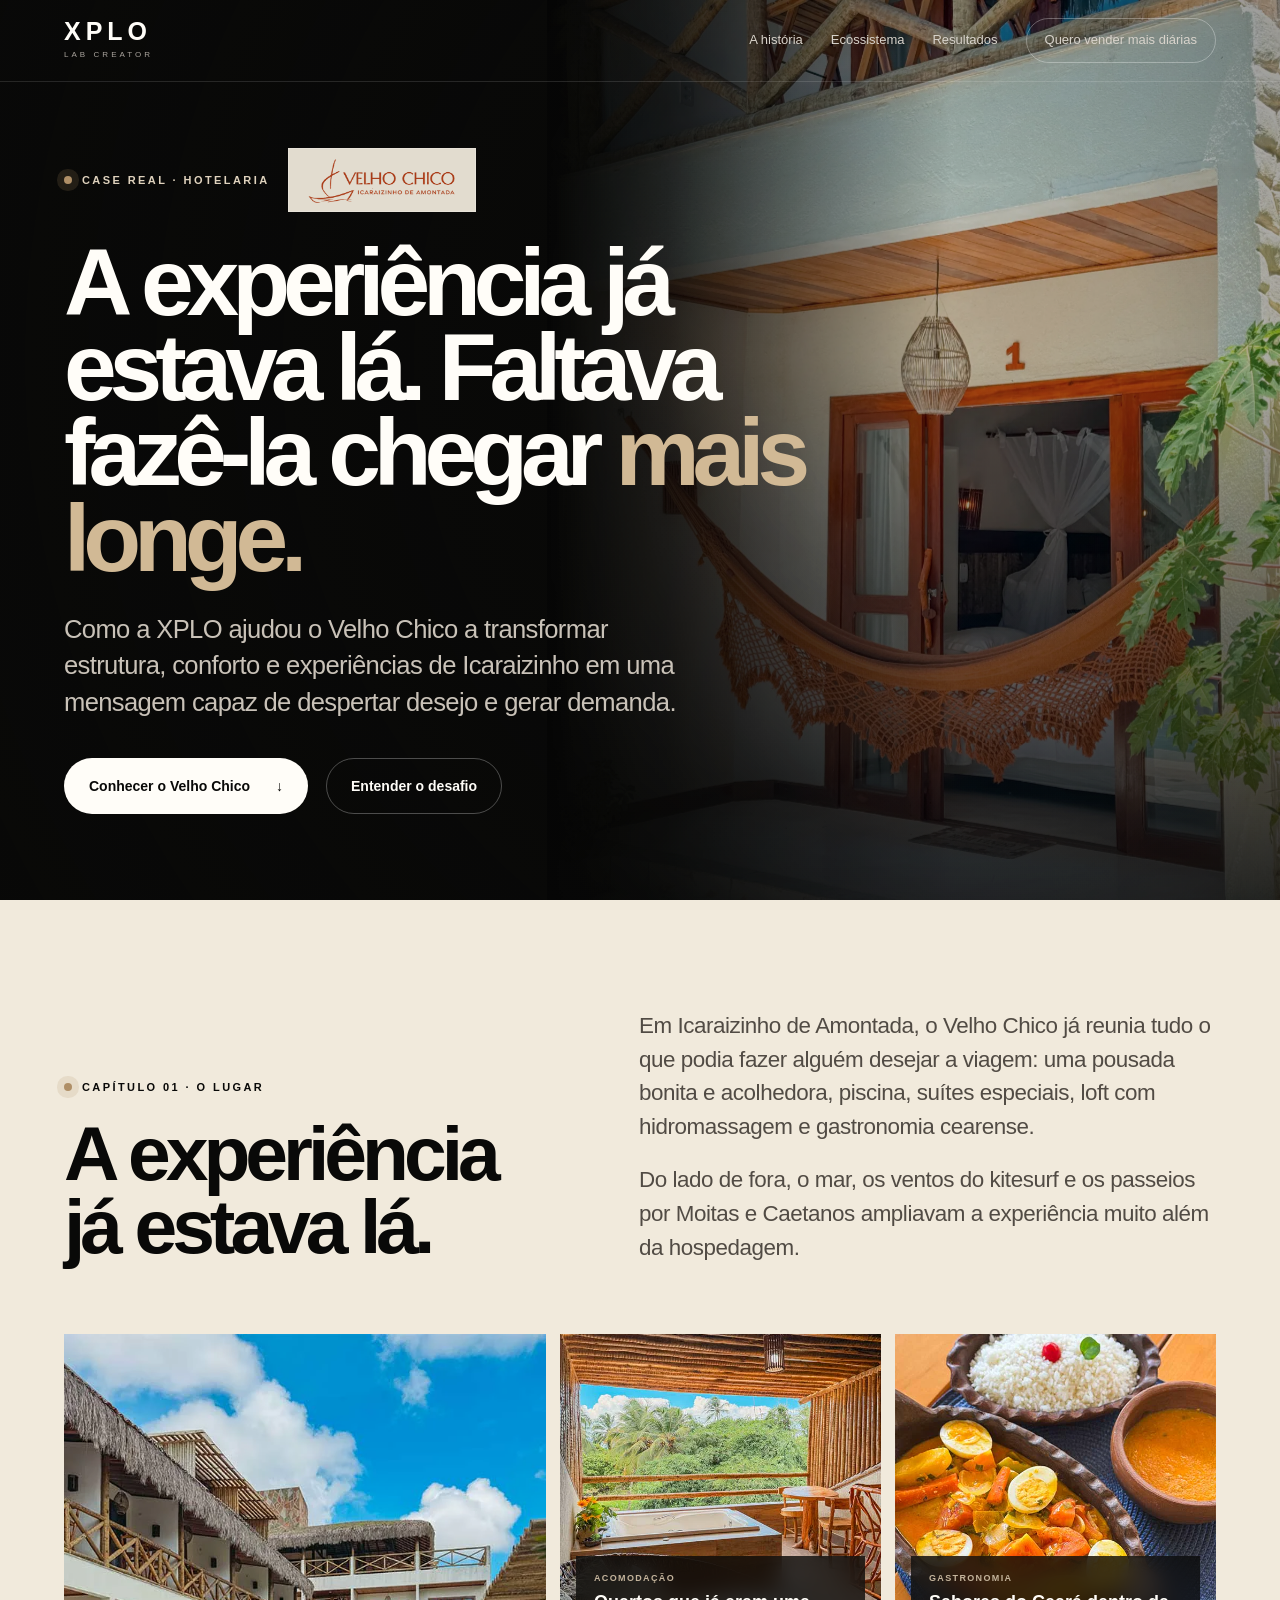
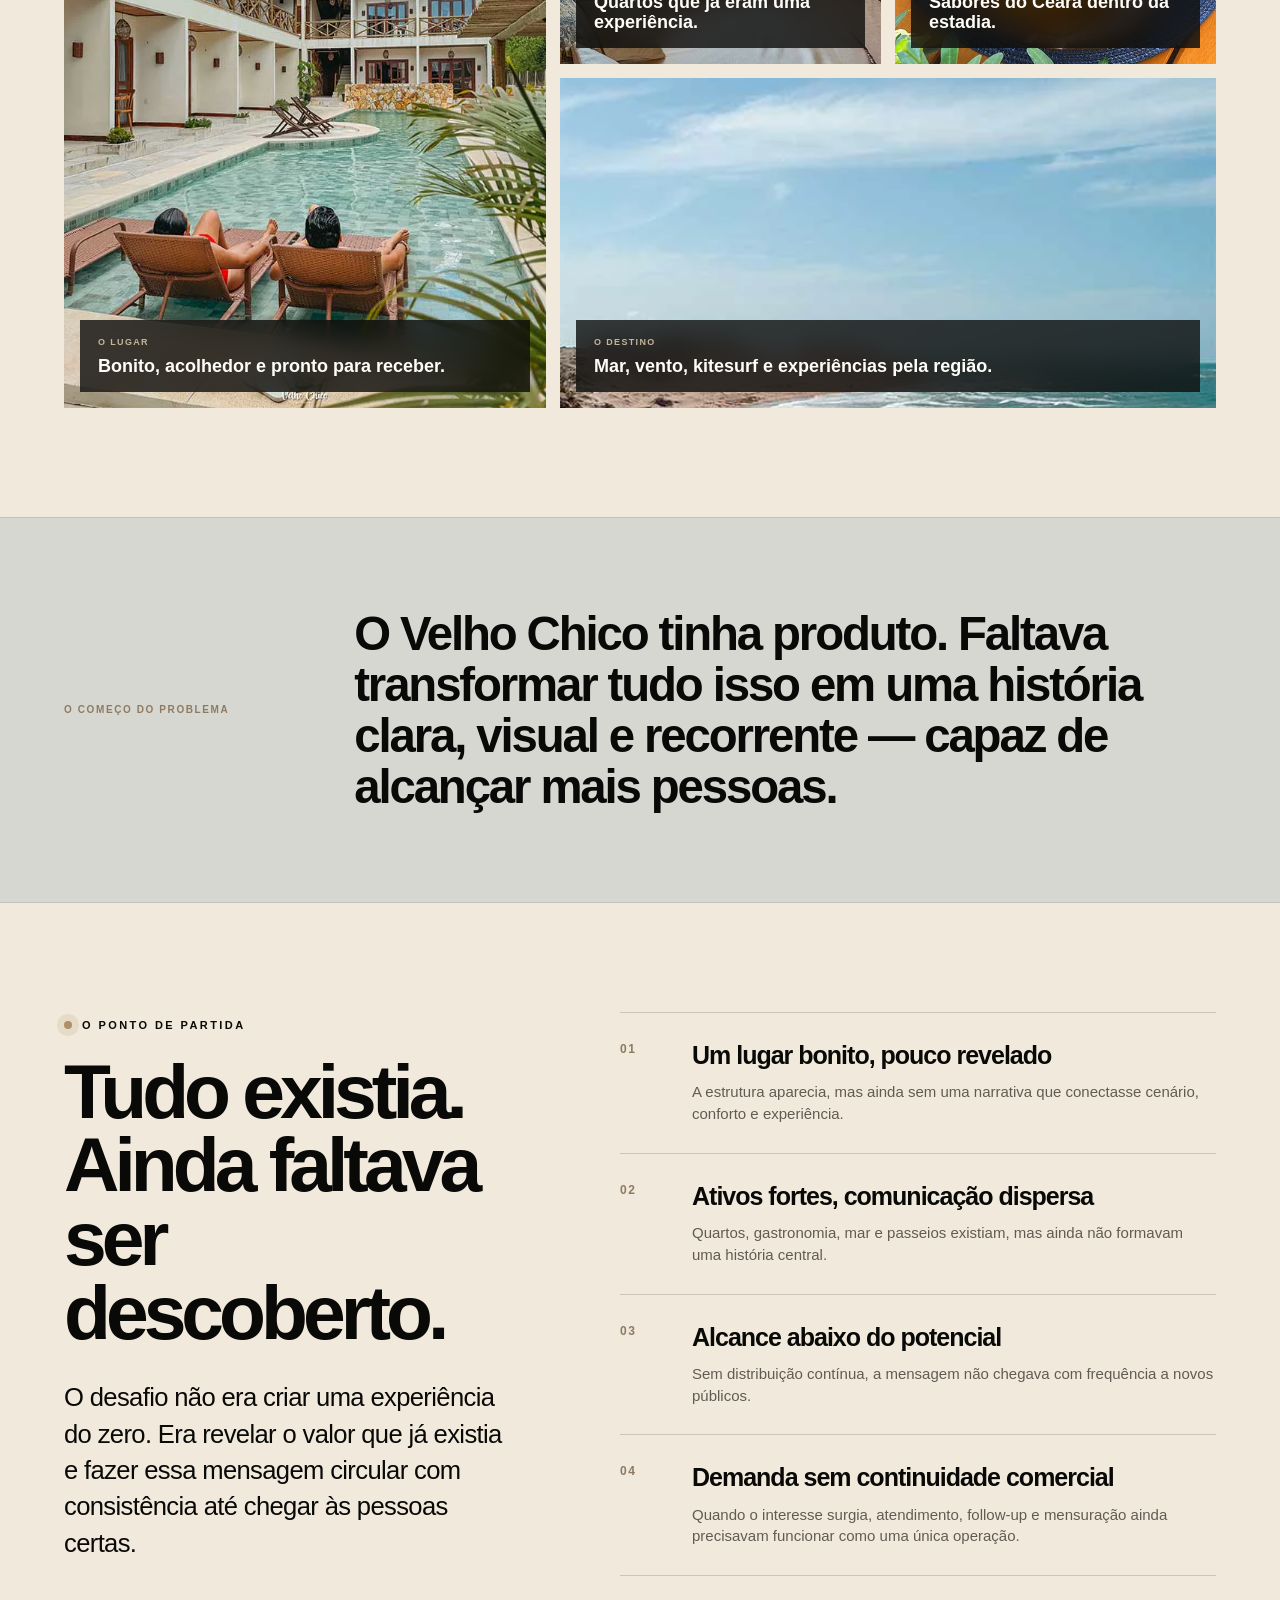
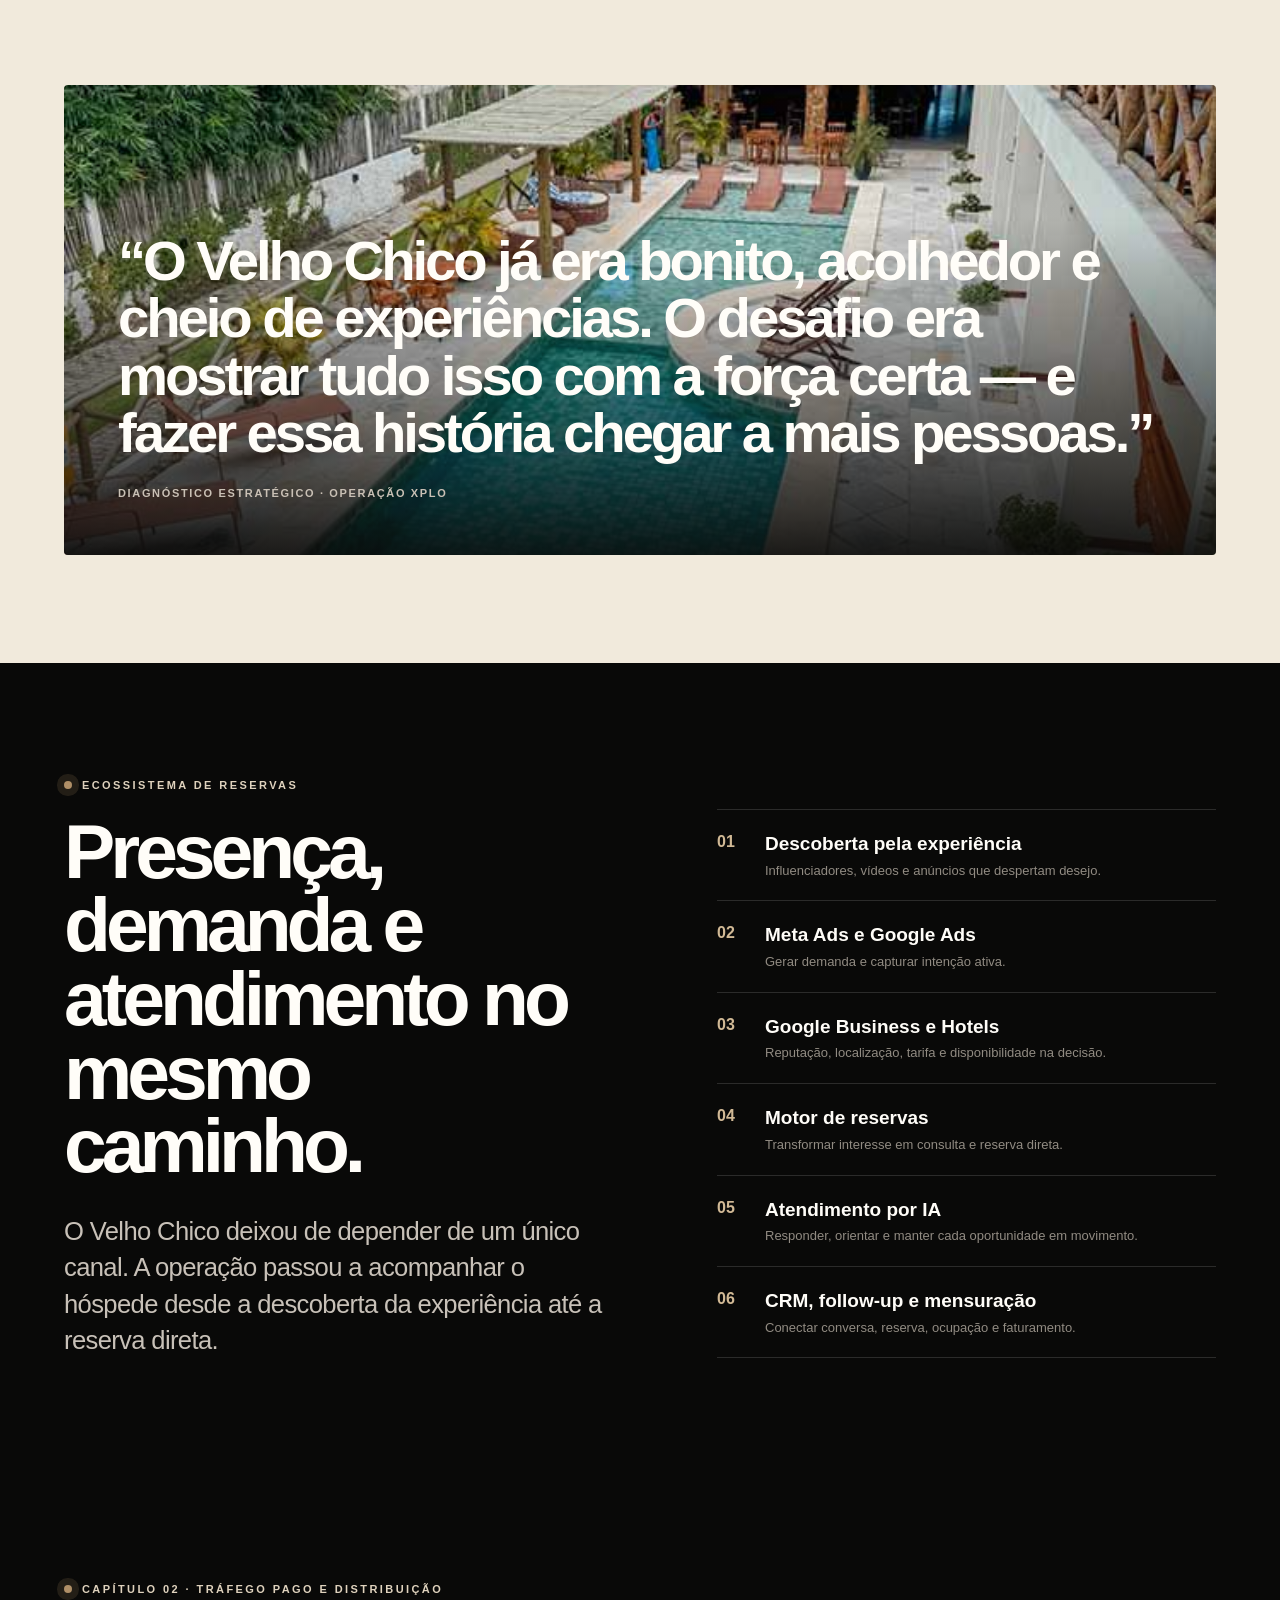
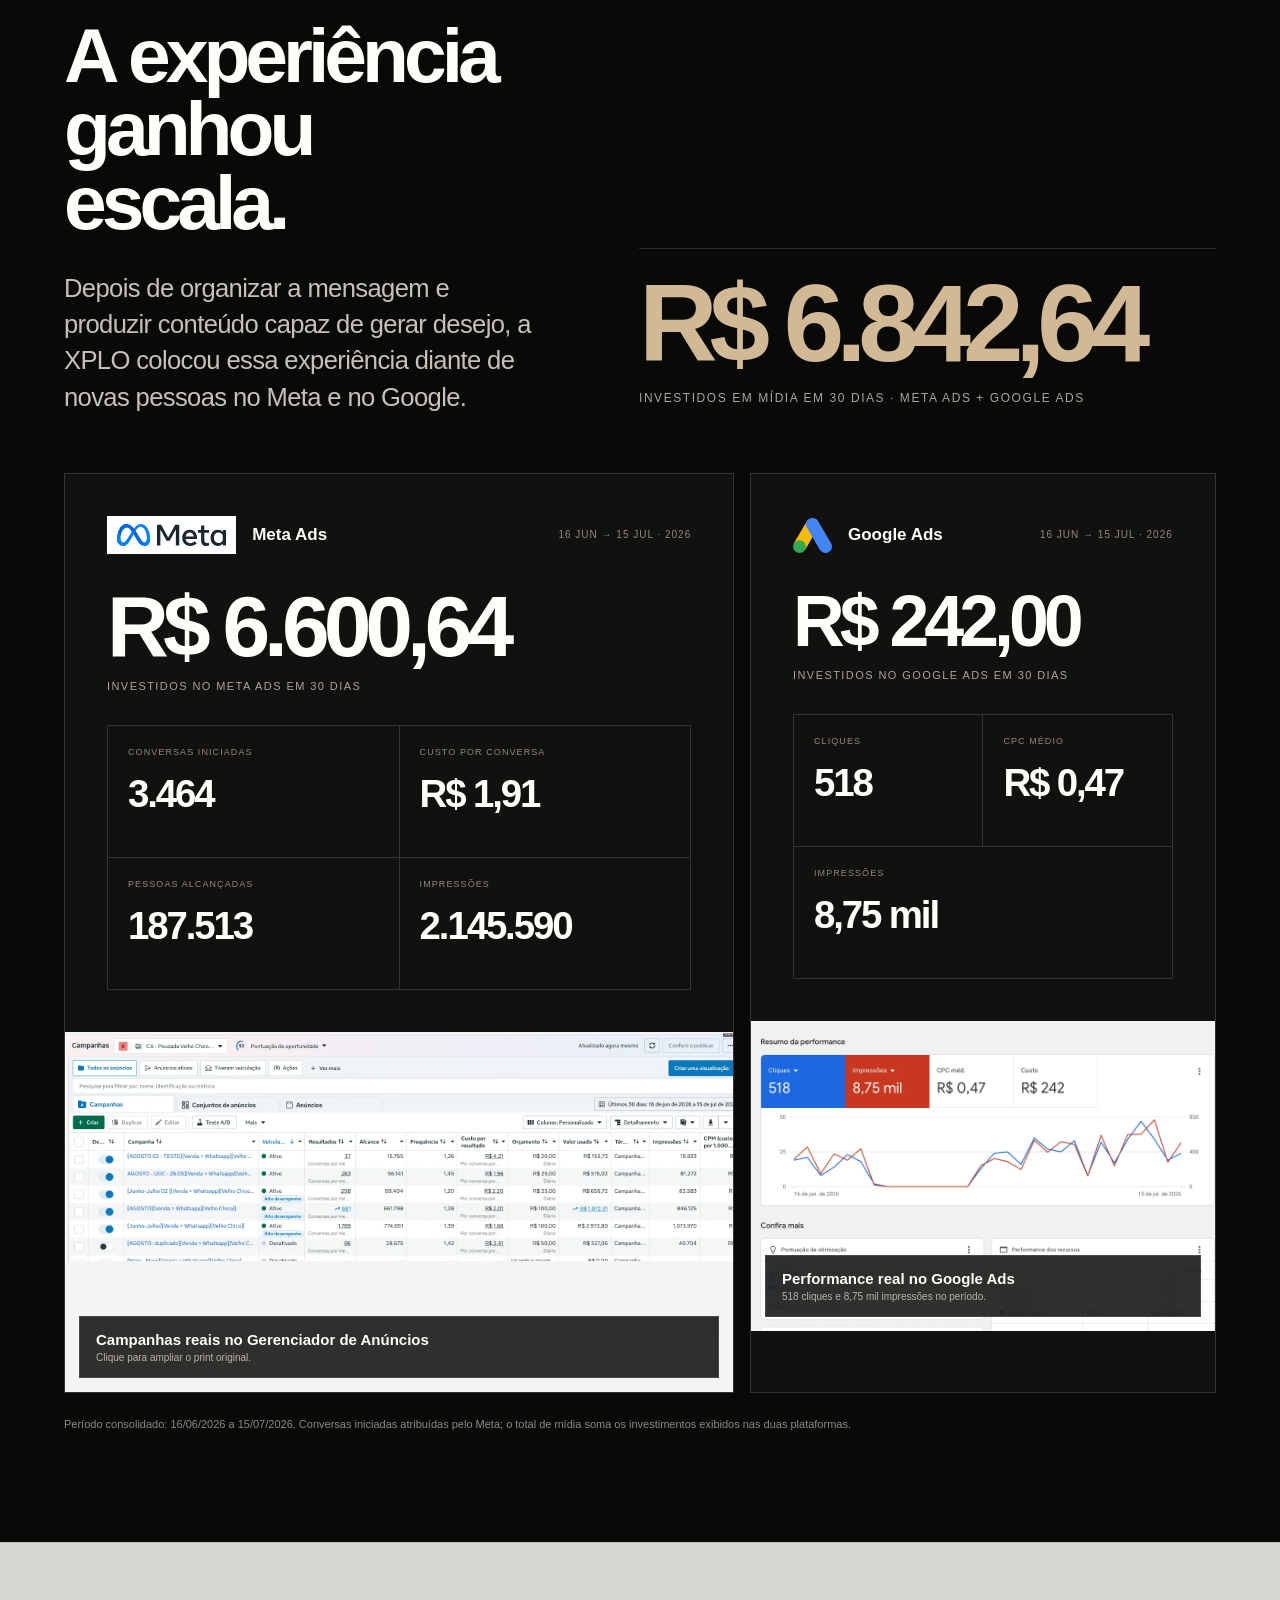
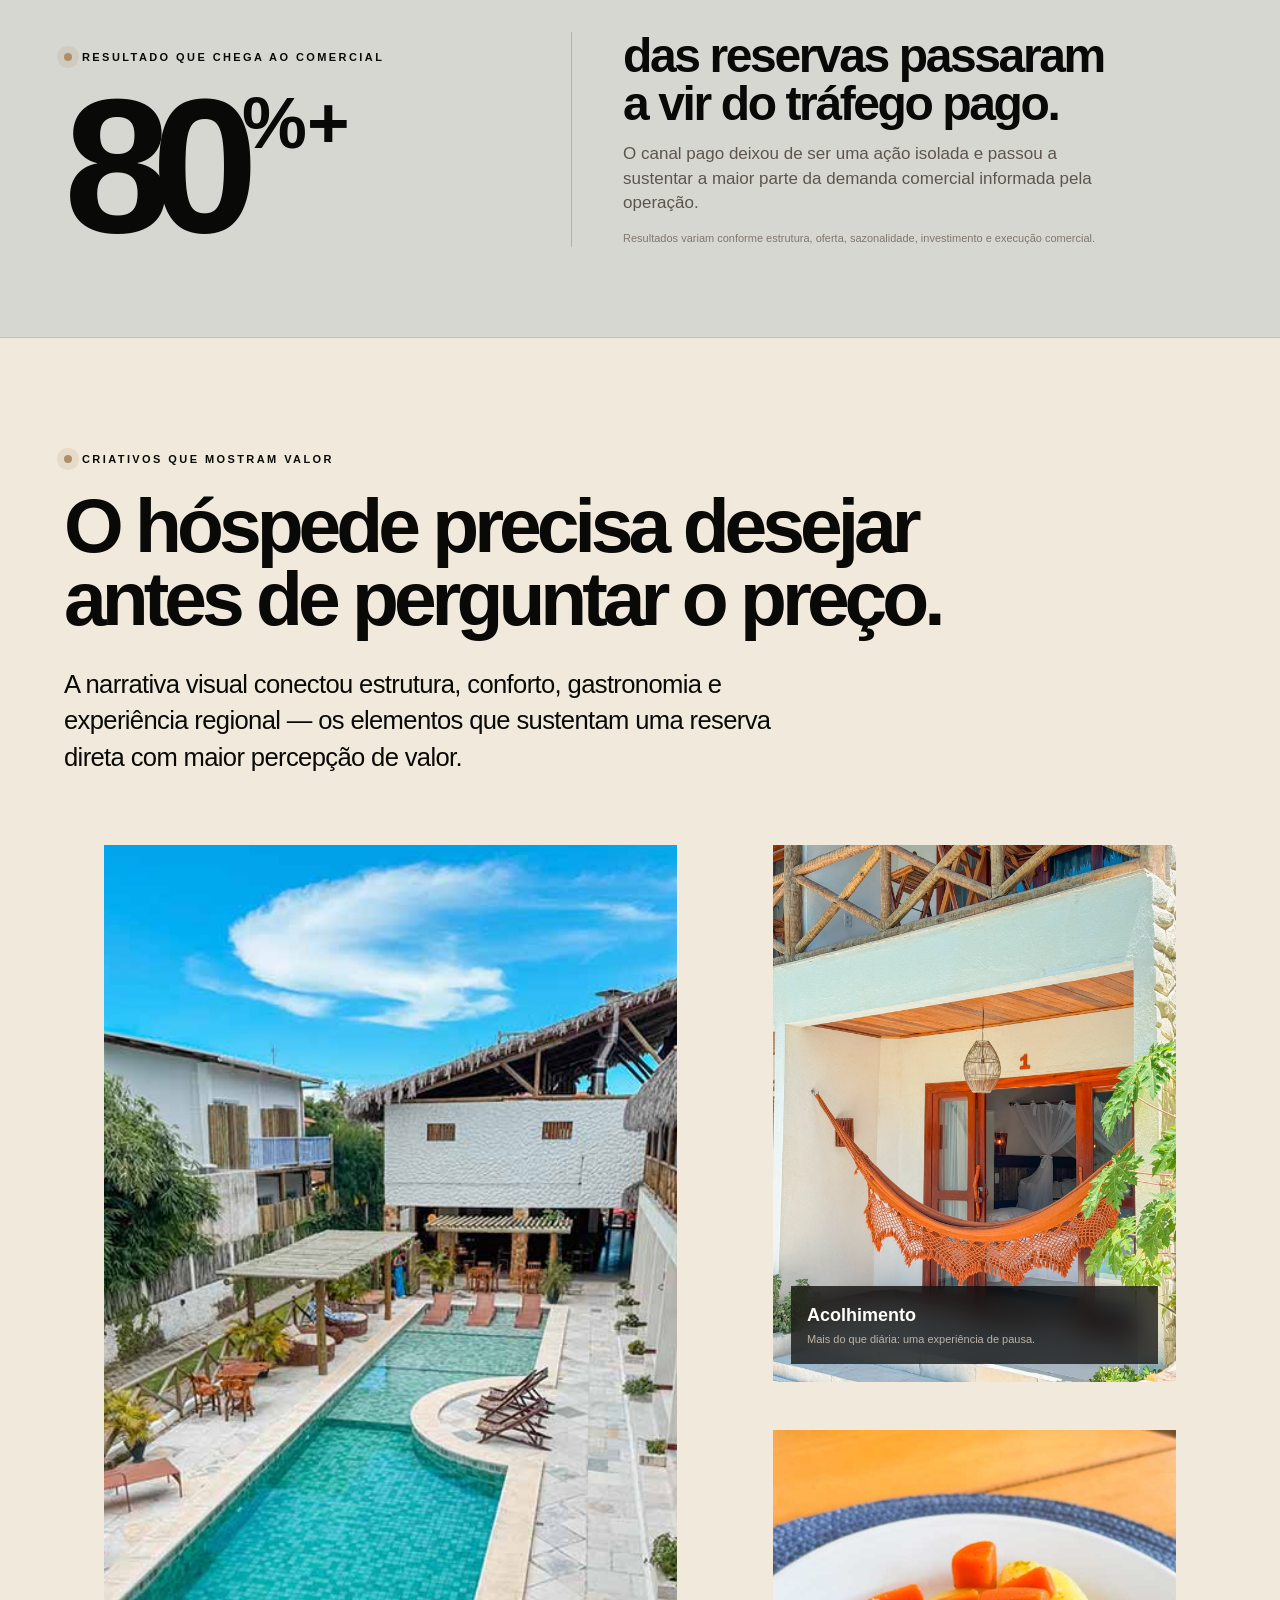
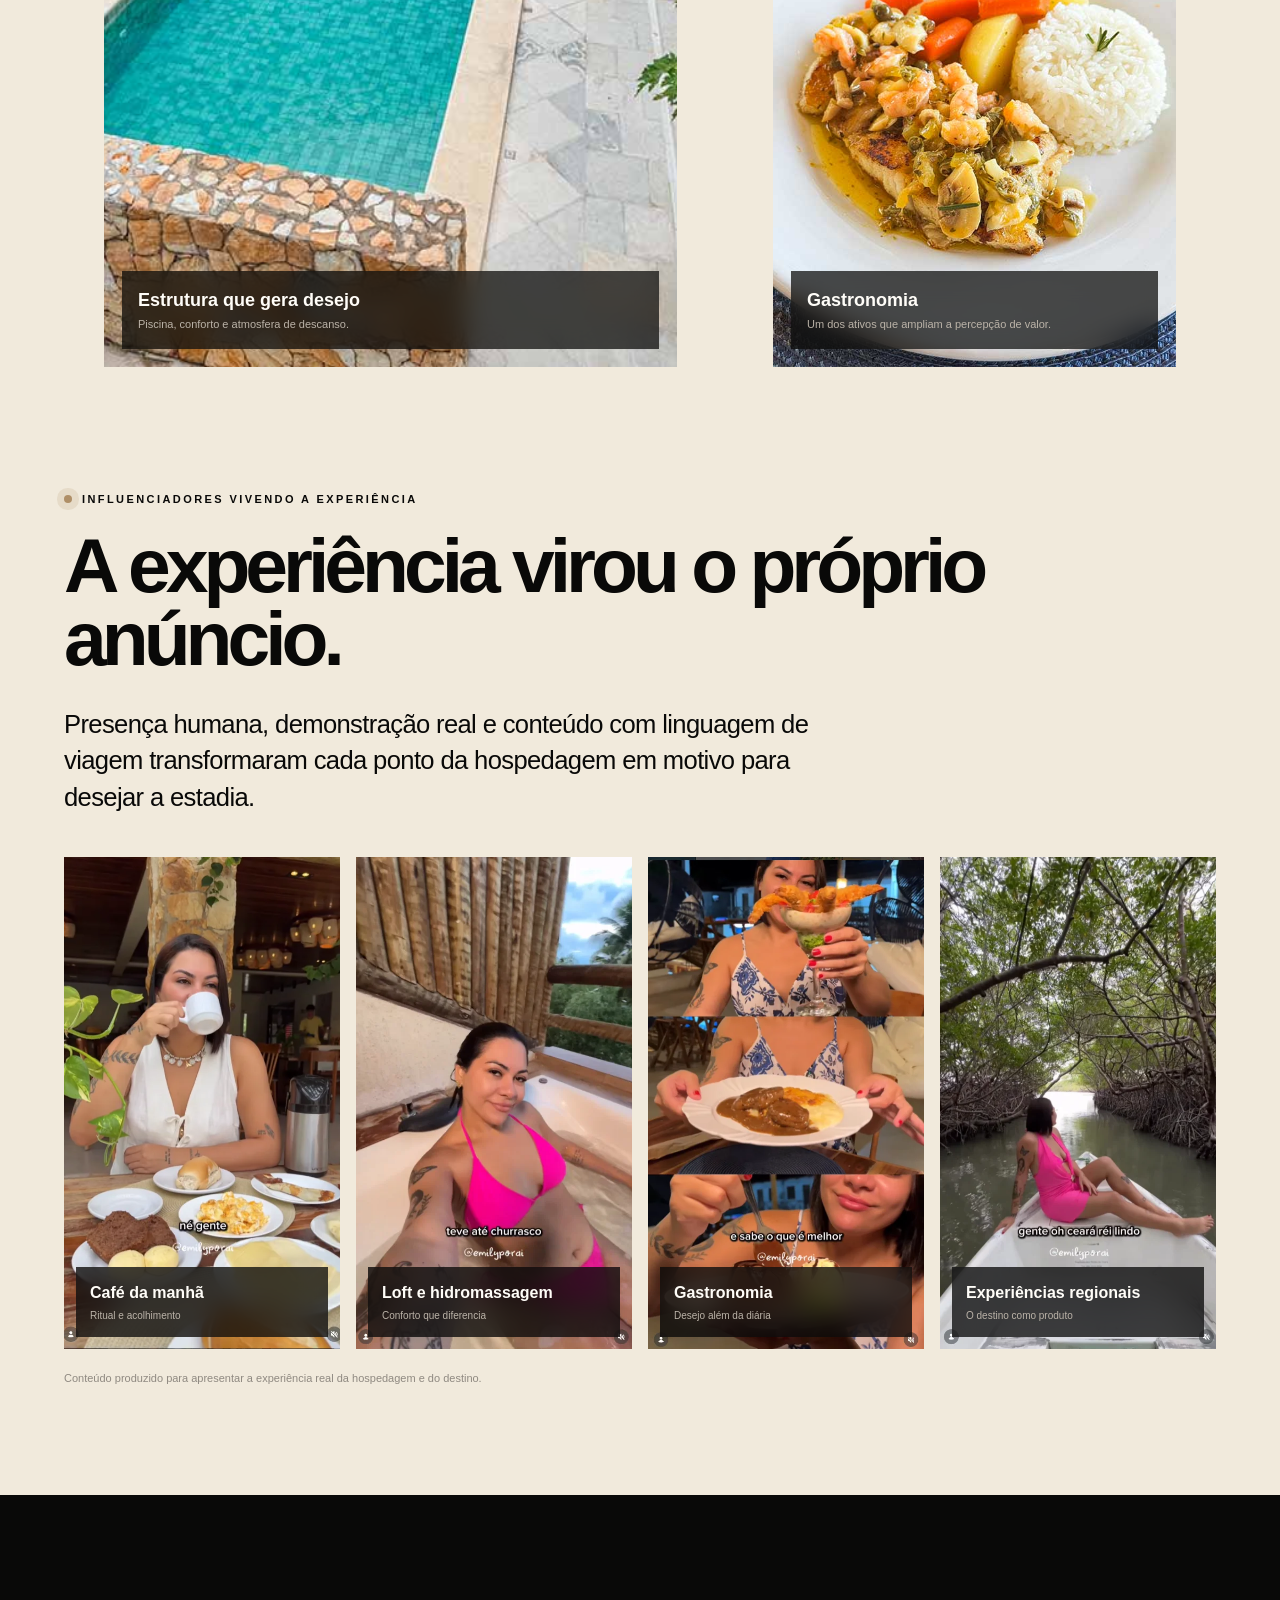
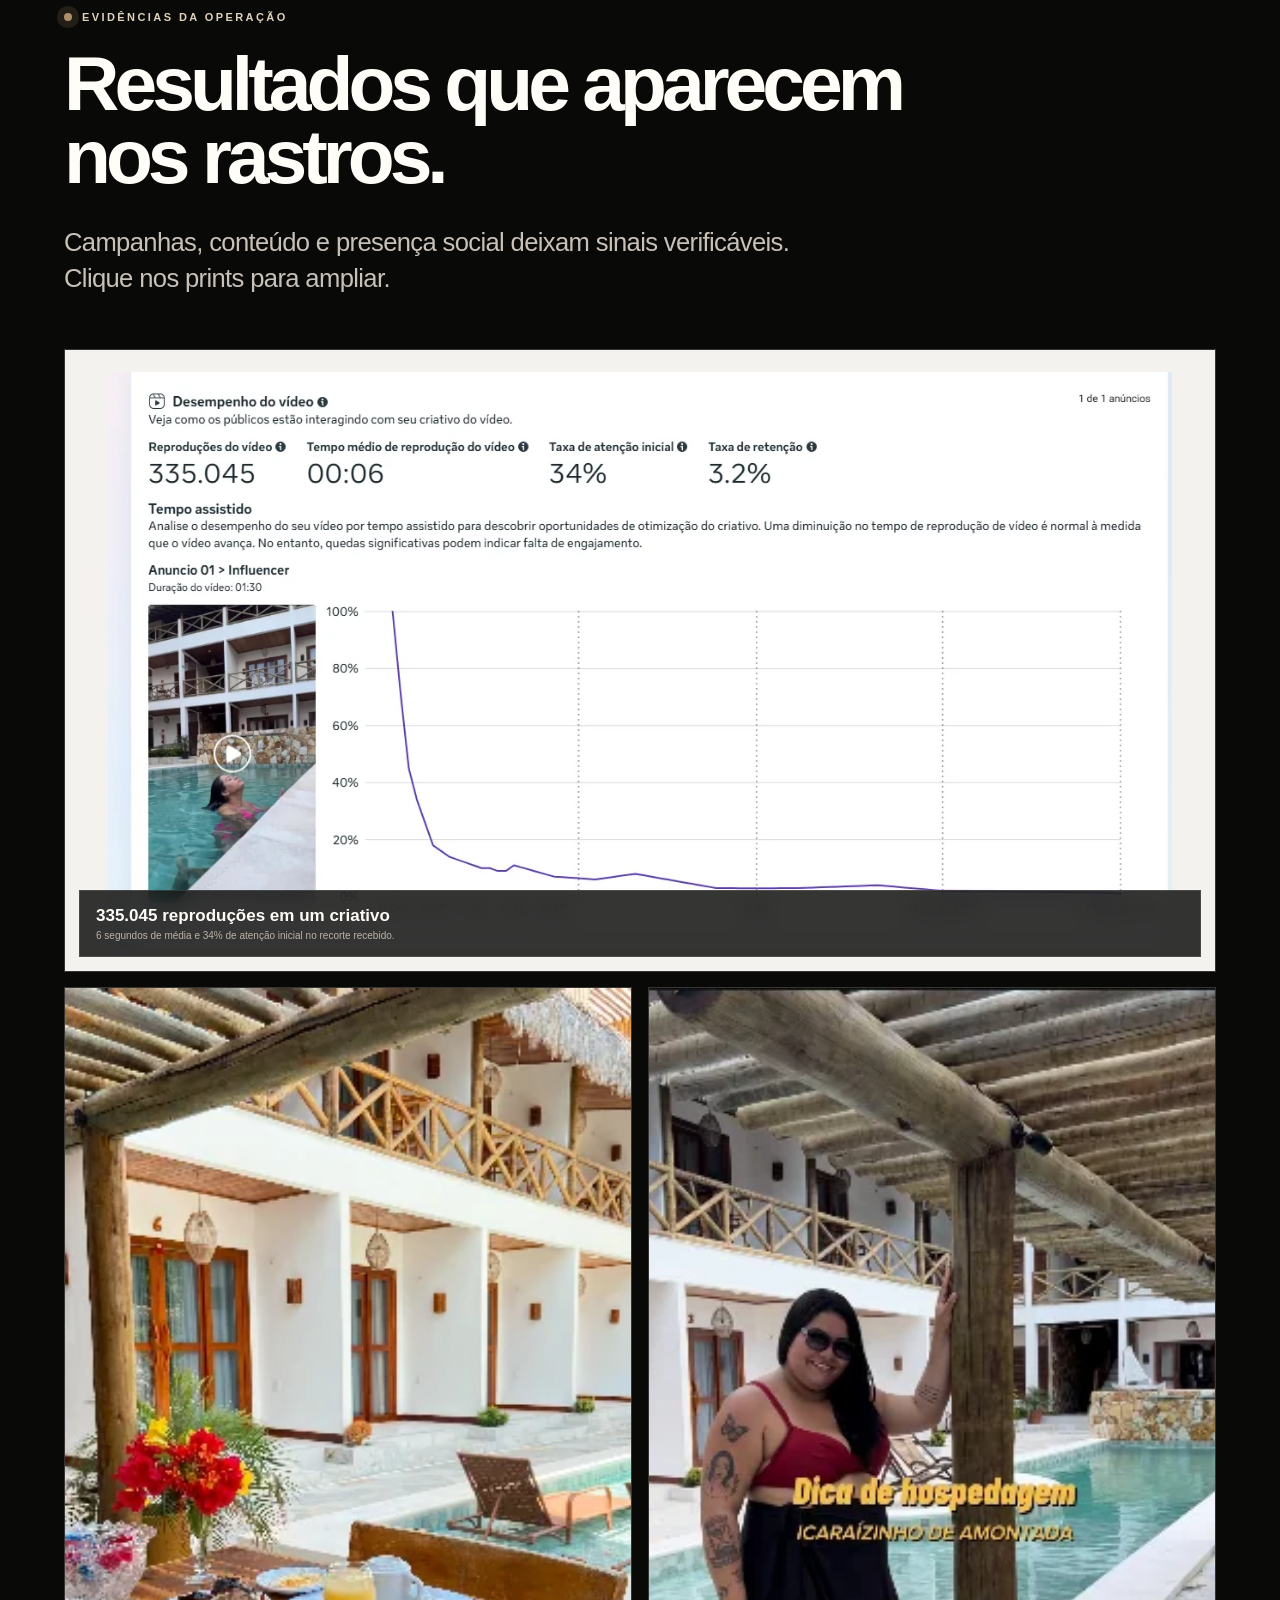
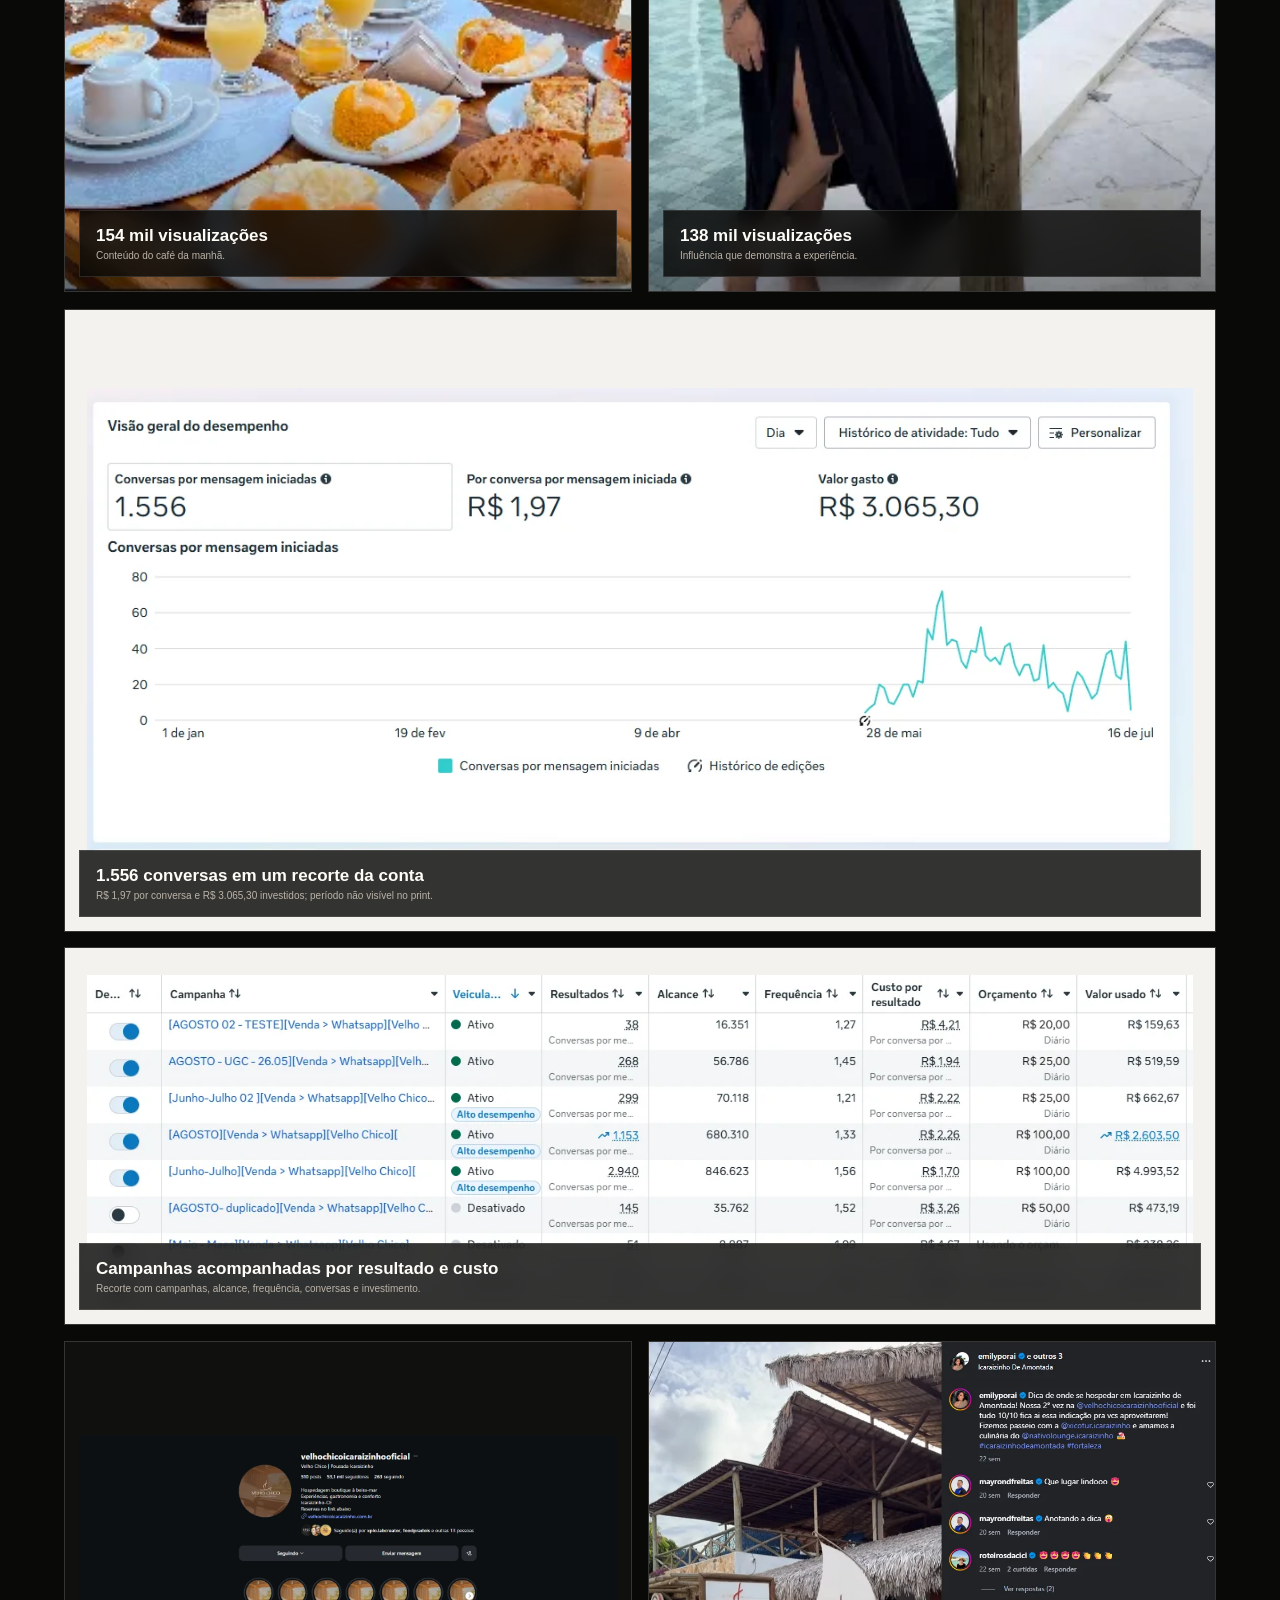
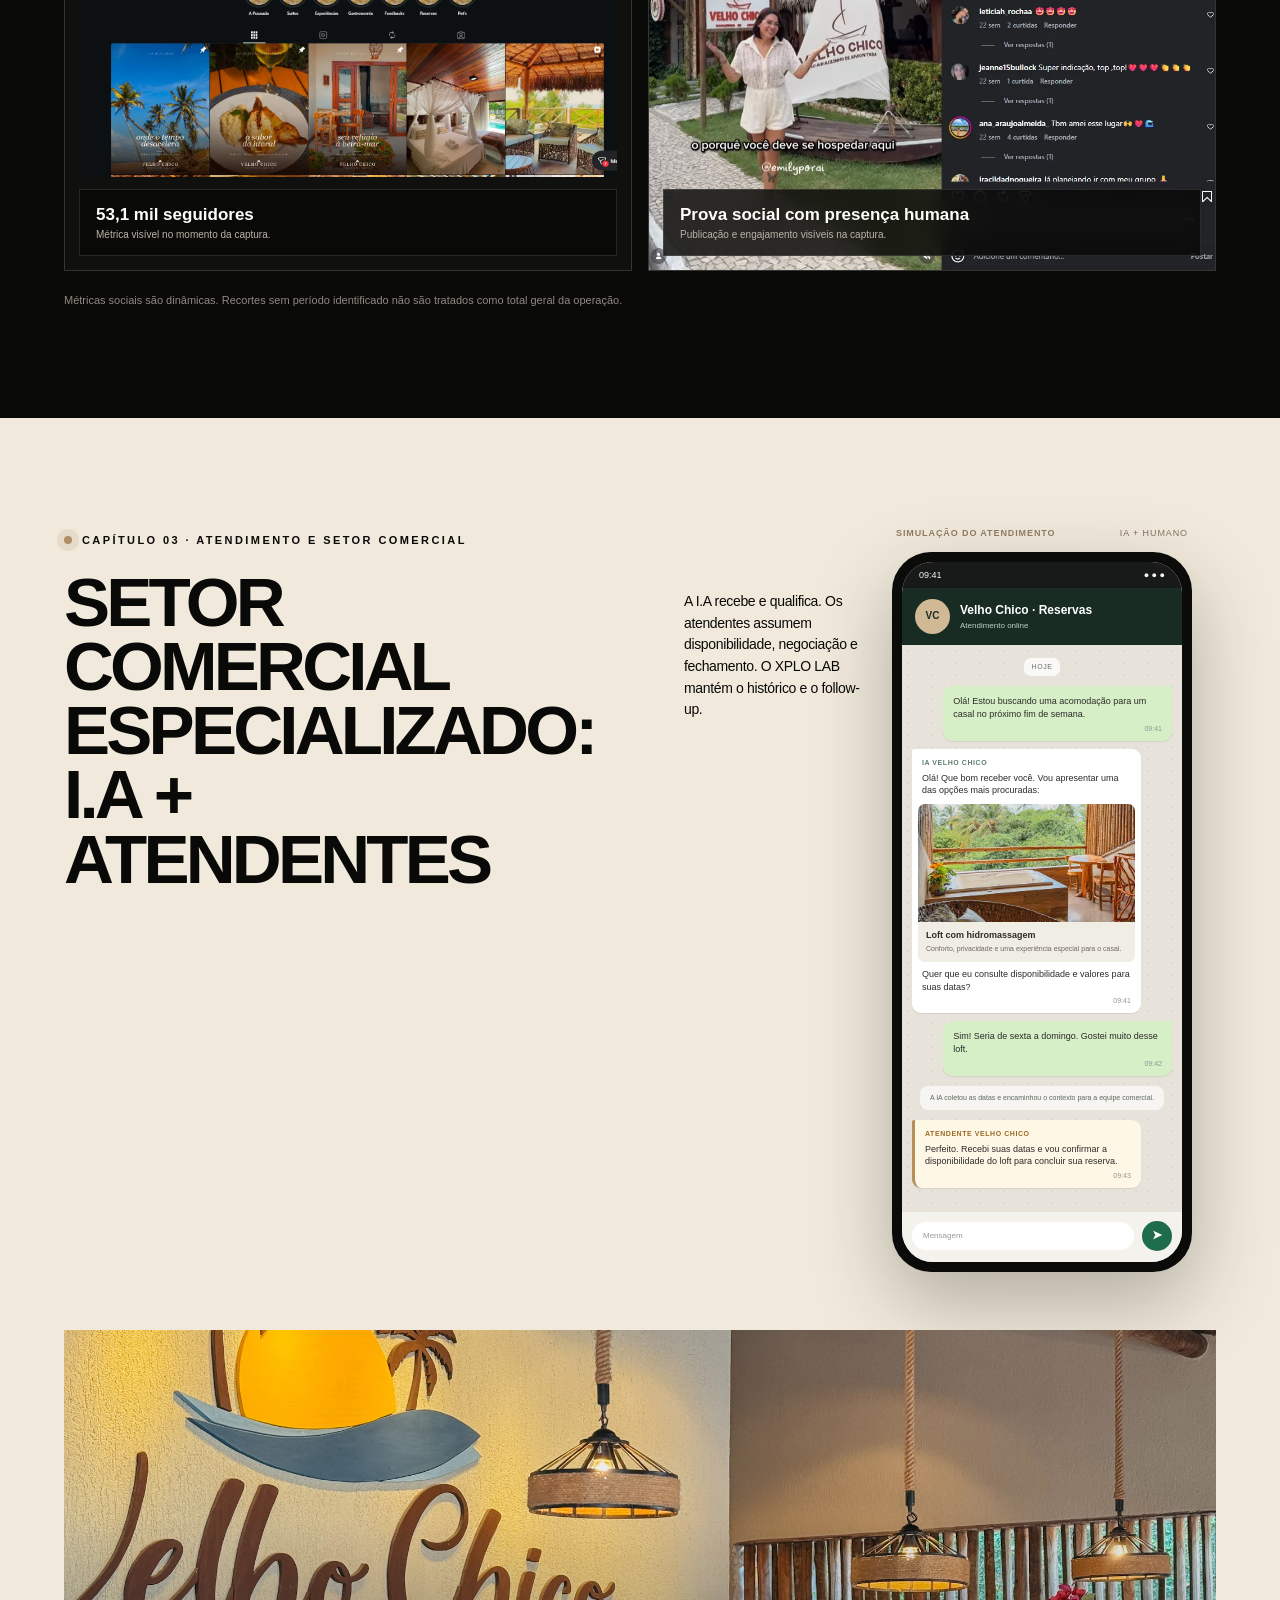
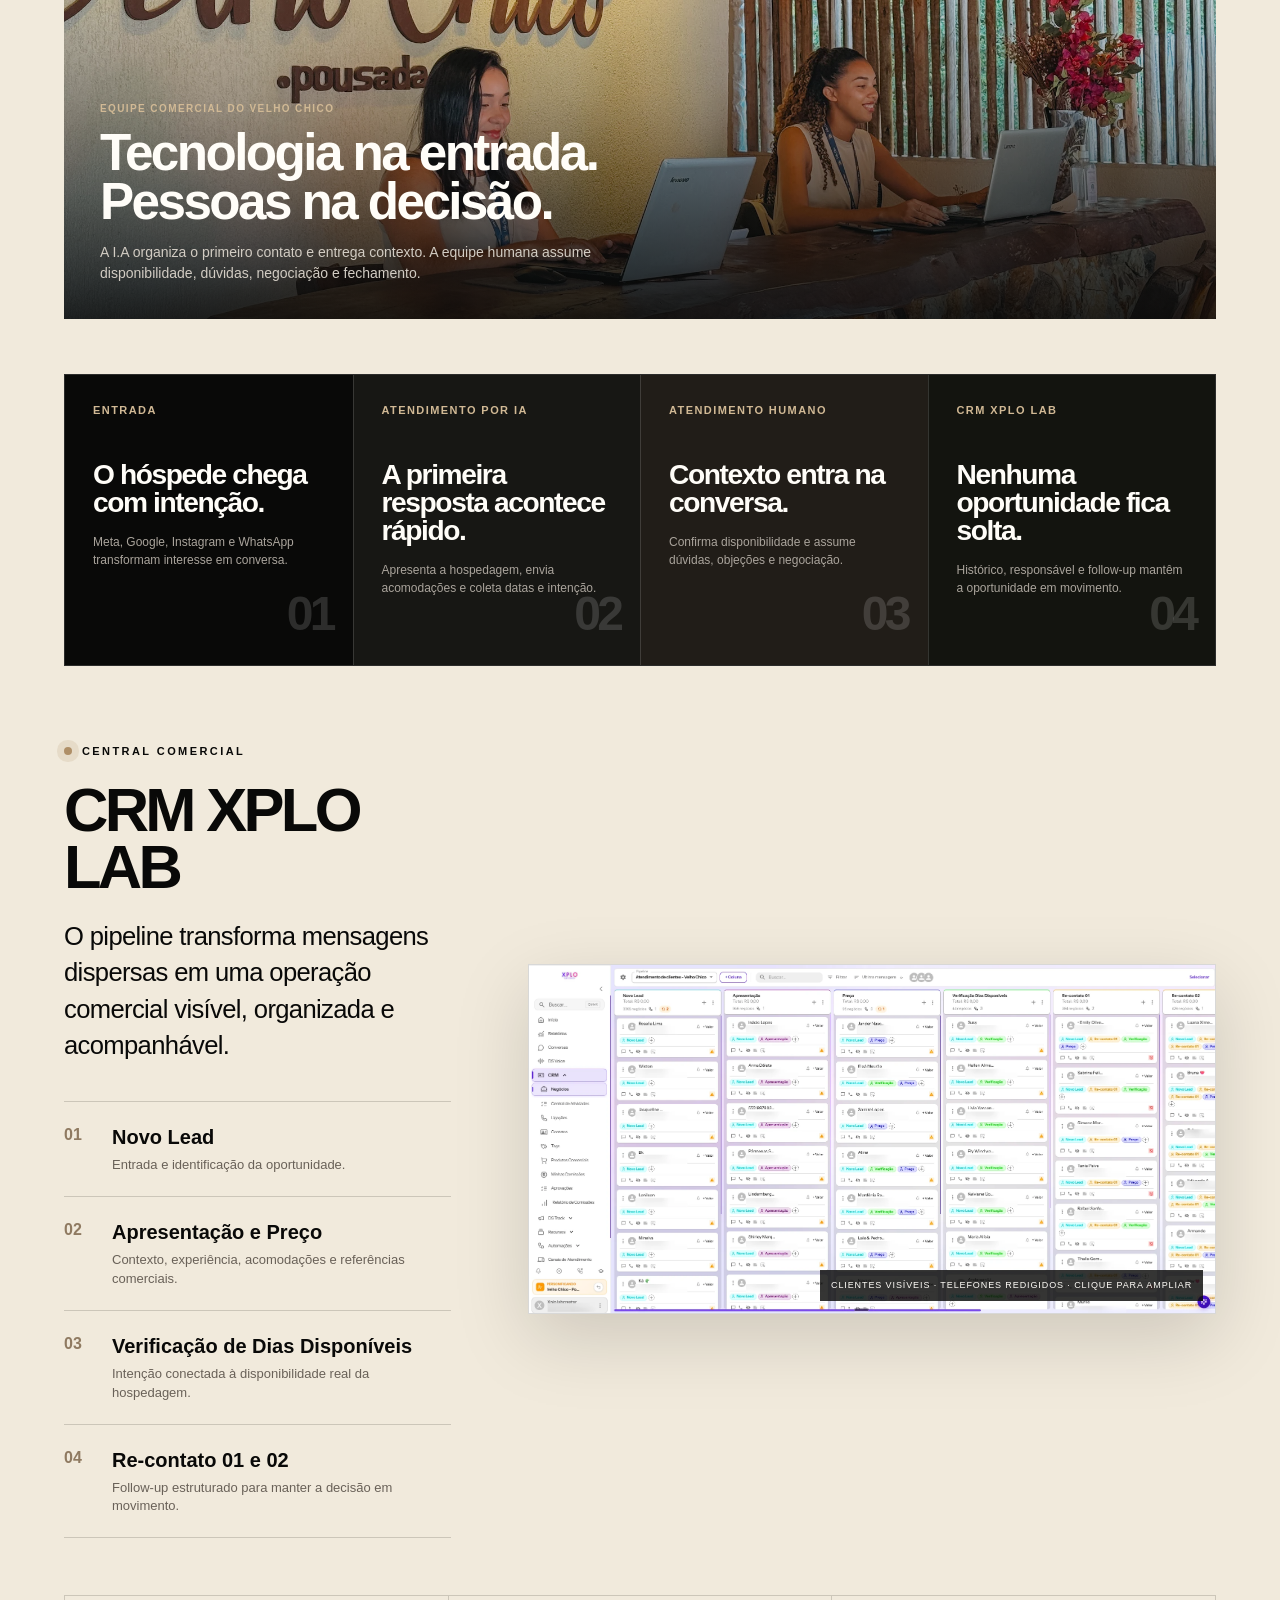
==== cases/velho-chico/index.html @ fc4ff834 "refine Velho Chico problem transition" ====
<!doctype html>
<html lang="pt-BR">
<head>
  <meta charset="utf-8" />
  <meta name="viewport" content="width=device-width, initial-scale=1" />
  <meta name="description" content="Case XPLO e Pousada Velho Chico: como uma experiência que já existia ganhou narrativa, alcance e uma operação de reservas diretas." />
  <link rel="canonical" href="https://www.xplo.com.br/cases/velho-chico/" />
  <meta property="og:type" content="website" />
  <meta property="og:title" content="Case Pousada Velho Chico — XPLO" />
  <meta property="og:description" content="O Velho Chico já tinha estrutura, conforto e experiências. A XPLO ajudou essa história a alcançar mais pessoas e gerar demanda." />
  <meta property="og:url" content="https://www.xplo.com.br/cases/velho-chico/" />
  <meta property="og:image" content="https://www.xplo.com.br/cases/velho-chico/assets/velho-chico-case.webp" />
  <meta name="xplo-release" content="velho-chico-case-2026-07-16-v4" />
  <title>Case Pousada Velho Chico — XPLO</title>
  <script>document.documentElement.classList.add('motion-ready')</script>
  <style>
    :root {
      --ink: #090908;
      --ink-2: #14120f;
      --cream: #f1eadc;
      --sand: #d1b995;
      --sand-2: #af8f67;
      --white: #fffdf8;
      --muted: #9d968b;
      --line-dark: rgba(255,255,255,.14);
      --line-light: rgba(18,15,11,.16);
      --success: #b8d7a6;
      --max: 1220px;
      --pad: clamp(22px, 5vw, 70px);
    }

    * { box-sizing: border-box; }
    html { scroll-behavior: smooth; }
    body {
      margin: 0;
      color: var(--ink);
      background: var(--cream);
      font-family: Inter, ui-sans-serif, -apple-system, BlinkMacSystemFont, "Segoe UI", sans-serif;
      line-height: 1.45;
      text-rendering: optimizeLegibility;
    }
    img { display: block; max-width: 100%; }
    a { color: inherit; }
    button, a { -webkit-tap-highlight-color: transparent; }
    ::selection { color: var(--ink); background: var(--sand); }

    .shell { width: min(var(--max), calc(100% - (var(--pad) * 2))); margin: 0 auto; }
    .dark { color: var(--white); background: var(--ink); }
    .cream { color: var(--ink); background: var(--cream); }
    .sand { color: var(--ink); background: var(--sand); }
    .section { padding: clamp(74px, 8.5vw, 122px) 0; }
    .eyebrow {
      display: inline-flex;
      align-items: center;
      gap: 10px;
      margin: 0 0 24px;
      font-size: 11px;
      line-height: 1;
      font-weight: 760;
      letter-spacing: .22em;
      text-transform: uppercase;
    }
    .eyebrow::before {
      content: "";
      width: 8px;
      height: 8px;
      border-radius: 50%;
      background: var(--sand-2);
      box-shadow: 0 0 0 7px rgba(175,143,103,.16);
    }
    .dark .eyebrow { color: #dfd2bd; }
    .muted { color: var(--muted); }
    .display {
      margin: 0;
      font-size: clamp(49px, 7.4vw, 106px);
      line-height: .9;
      letter-spacing: -.075em;
      font-weight: 760;
    }
    .section-title {
      margin: 0;
      max-width: 960px;
      font-size: clamp(40px, 6vw, 82px);
      line-height: .96;
      letter-spacing: -.065em;
      font-weight: 740;
    }
    .lead {
      margin: 30px 0 0;
      max-width: 760px;
      font-size: clamp(19px, 2vw, 26px);
      line-height: 1.42;
      letter-spacing: -.025em;
    }
    .dark .lead { color: #c8c1b8; }


    header {
      position: absolute;
      inset: 0 0 auto;
      z-index: 20;
      height: 82px;
      color: var(--white);
      border-bottom: 1px solid rgba(255,255,255,.12);
    }
    .nav { height: 100%; display: flex; align-items: center; justify-content: space-between; gap: 22px; }
    .brand { text-decoration: none; }
    .brand strong { display: block; font-size: 25px; line-height: .9; letter-spacing: .2em; }
    .brand span { display: block; margin-top: 6px; font-size: 8px; letter-spacing: .38em; color: #aaa49d; }
    .nav-links { display: flex; align-items: center; gap: 28px; font-size: 13px; }
    .nav-links a { text-decoration: none; color: #d8d3cb; }
    .nav-links a:hover { color: #fff; }
    .nav-cta {
      padding: 12px 18px;
      border: 1px solid rgba(255,255,255,.3);
      border-radius: 999px;
    }

    .hero {
      position: relative;
      min-height: 100svh;
      overflow: hidden;
      color: var(--white);
      background: var(--ink);
    }
    .hero-photo {
      position: absolute;
      inset: 0 0 0 44%;
      background:
        linear-gradient(90deg, var(--ink) 0%, rgba(9,9,8,.85) 16%, rgba(9,9,8,.23) 54%, rgba(9,9,8,.28) 100%),
        linear-gradient(0deg, rgba(9,9,8,.75), transparent 60%),
        url("assets/velho-chico-case.webp") center 46% / cover no-repeat;
      filter: saturate(.82) contrast(1.03);
    }
    .hero::after {
      content: "";
      position: absolute;
      inset: 0;
      pointer-events: none;
      background: radial-gradient(circle at 76% 40%, transparent 0 16%, rgba(9,9,8,.2) 48%, rgba(9,9,8,.7) 100%);
    }
    .hero-inner {
      position: relative;
      z-index: 2;
      display: grid;
      align-content: center;
      min-height: 100svh;
      padding: 140px 0 78px;
    }
    .hero-copy { width: min(790px, 70%); }
    .hero .display em { color: var(--sand); font-style: normal; }
    .hero .lead { max-width: 650px; color: #c9c2b8; }
    .hero-client {
      display: flex;
      align-items: center;
      gap: 18px;
      margin-bottom: 28px;
    }
    .hero-client-label {
      display: inline-flex;
      align-items: center;
      gap: 10px;
      color: #dfd2bd;
      font-size: 11px;
      line-height: 1;
      font-weight: 760;
      letter-spacing: .22em;
      text-transform: uppercase;
    }
    .hero-client-label::before {
      content: "";
      width: 8px;
      height: 8px;
      border-radius: 50%;
      background: var(--sand-2);
      box-shadow: 0 0 0 7px rgba(175,143,103,.16);
    }
    .hero-client-logo {
      display: grid;
      place-items: center;
      width: 188px;
      height: 64px;
      padding: 8px 16px;
      border: 1px solid rgba(255,255,255,.18);
      background: rgba(241,234,220,.94);
    }
    .hero-client-logo img { width: 154px; height: 48px; object-fit: contain; }
    .hero-actions { display: flex; align-items: center; flex-wrap: wrap; gap: 18px; margin-top: 38px; }
    .button {
      display: inline-flex;
      align-items: center;
      justify-content: center;
      gap: 26px;
      min-height: 56px;
      padding: 0 24px;
      border: 1px solid transparent;
      border-radius: 999px;
      text-decoration: none;
      font-size: 14px;
      font-weight: 760;
      transition: transform .2s ease, background .2s ease, color .2s ease;
    }
    .button:hover { transform: translateY(-2px); }
    .button-light { color: var(--ink); background: var(--white); }
    .button-ghost { color: var(--white); border-color: rgba(255,255,255,.28); }
    .button-dark { color: var(--white); background: var(--ink); }
    .story-opening { padding: clamp(80px, 8.5vw, 124px) 0; }
    .story-opening-head {
      display: grid;
      grid-template-columns: .9fr 1.1fr;
      gap: clamp(44px, 8vw, 120px);
      align-items: end;
    }
    .story-opening-copy { max-width: 650px; }
    .story-opening-copy p { margin: 0; color: #514b44; font-size: clamp(18px, 1.75vw, 23px); line-height: 1.5; letter-spacing: -.02em; }
    .story-opening-copy p + p { margin-top: 20px; }
    .story-showcase {
      display: grid;
      grid-template-columns: 1.2fr .8fr .8fr;
      grid-template-rows: 330px 330px;
      gap: 14px;
      margin-top: clamp(48px, 5.5vw, 72px);
    }
    .story-feature { position: relative; overflow: hidden; margin: 0; background: #2b241c; }
    .story-feature.main { grid-row: 1 / -1; }
    .story-feature.wide { grid-column: 2 / -1; }
    .story-feature img { width: 100%; height: 100%; object-fit: cover; transition: transform .7s cubic-bezier(.2,.7,.2,1); }
    .story-feature:hover img { transform: scale(1.035); }
    .story-feature figcaption {
      position: absolute;
      inset: auto 16px 16px;
      padding: 16px 18px;
      color: var(--white);
      background: rgba(9,9,8,.78);
      backdrop-filter: blur(12px);
    }
    .story-feature figcaption span { display: block; color: #c4b49c; font-size: 9px; font-weight: 760; letter-spacing: .15em; text-transform: uppercase; }
    .story-feature figcaption strong { display: block; margin-top: 7px; font-size: 18px; line-height: 1.12; }
    .story-turn {
      display: grid;
      grid-template-columns: .45fr 1.55fr;
      gap: 40px;
      align-items: start;
      margin-top: 42px;
      padding-top: 30px;
      border-top: 1px solid var(--line-light);
    }
    .story-turn span { color: #8f7a61; font-size: 10px; font-weight: 760; letter-spacing: .16em; text-transform: uppercase; }
    .story-turn p { margin: -7px 0 0; max-width: 840px; font-size: clamp(25px, 3.1vw, 42px); line-height: 1.08; letter-spacing: -.045em; font-weight: 680; }
    .problem-transition { padding: clamp(62px, 7vw, 96px) 0; background: #d7d7d2; border-top: 1px solid rgba(9,9,8,.1); border-bottom: 1px solid rgba(9,9,8,.1); }
    .problem-transition .story-turn { align-items: center; margin-top: 0; padding-top: 0; border-top: 0; }
    .problem-transition .story-turn p { margin: 0; max-width: 900px; font-size: clamp(30px, 3.7vw, 52px); }

    .split-intro { display: grid; grid-template-columns: .85fr 1.15fr; gap: clamp(50px, 9vw, 140px); align-items: start; }
    .problem-list { border-top: 1px solid var(--line-light); }
    .problem-item {
      display: grid;
      grid-template-columns: 56px 1fr;
      gap: 16px;
      padding: 28px 0;
      border-bottom: 1px solid var(--line-light);
    }
    .problem-item .num { color: #8f7a61; font-size: 12px; font-weight: 760; letter-spacing: .14em; }
    .problem-item h3 { margin: -4px 0 8px; font-size: 25px; letter-spacing: -.04em; }
    .problem-item p { margin: 0; color: #615b53; font-size: 15px; }

    .quote-block {
      position: relative;
      overflow: hidden;
      min-height: 470px;
      display: grid;
      align-items: end;
      border-radius: 4px;
      background: #272019 url("assets/pousada-01.jpg") center / cover no-repeat;
    }
    .quote-block::before { content: ""; position: absolute; inset: 0; background: linear-gradient(0deg, rgba(9,9,8,.92), rgba(9,9,8,.02) 72%); }
    .quote { position: relative; z-index: 1; margin: 0; padding: clamp(28px, 5vw, 54px); color: var(--white); font-size: clamp(30px, 4.4vw, 58px); line-height: 1.02; letter-spacing: -.055em; font-weight: 680; }
    .quote small { display: block; margin-top: 24px; color: #c9c0b5; font-size: 11px; line-height: 1.4; letter-spacing: .15em; text-transform: uppercase; }

    .steps { margin-top: 58px; border-top: 1px solid var(--line-dark); }
    .step {
      display: grid;
      grid-template-columns: 90px minmax(180px, .75fr) minmax(280px, 1.25fr);
      gap: 30px;
      padding: 28px 0;
      border-bottom: 1px solid var(--line-dark);
    }
    .step-num { color: var(--sand); font-size: 12px; font-weight: 760; letter-spacing: .18em; }
    .step h3 { margin: -6px 0 0; font-size: clamp(25px, 3vw, 40px); line-height: 1; letter-spacing: -.045em; }
    .step p { margin: 0; color: #aaa49c; font-size: 16px; }
    .tags { display: flex; flex-wrap: wrap; gap: 8px; margin-top: 16px; }
    .tag { padding: 7px 10px; border: 1px solid rgba(255,255,255,.17); border-radius: 999px; color: #cfc8be; font-size: 10px; letter-spacing: .07em; text-transform: uppercase; }

    .distribution-head { display: grid; grid-template-columns: .9fr 1.1fr; gap: clamp(50px, 8vw, 120px); align-items: end; }
    .distribution-total { padding: 30px 0 8px; border-top: 1px solid var(--line-dark); }
    .distribution-total strong { display: block; color: var(--sand); font-size: clamp(65px, 8.5vw, 126px); line-height: .82; letter-spacing: -.075em; }
    [data-count] { font-variant-numeric: tabular-nums; }
    .distribution-total span { display: block; margin-top: 22px; color: #aaa49c; font-size: 12px; letter-spacing: .13em; text-transform: uppercase; }
    .channel-grid { display: grid; grid-template-columns: 1.18fr .82fr; gap: 16px; margin-top: 58px; }
    .channel-card { min-width: 0; overflow: hidden; border: 1px solid var(--line-dark); background: #12110f; }
    .channel-card-head { padding: clamp(26px, 4vw, 42px); }
    .channel-brand { display: flex; align-items: center; justify-content: space-between; gap: 24px; }
    .channel-brand-label { display: flex; align-items: center; gap: 16px; }
    .channel-brand img { width: auto; height: 34px; max-width: 150px; object-fit: contain; }
    .channel-card.meta .channel-brand img { height: 38px; padding: 8px 10px; background: #fff; }
    .channel-card.google .channel-brand img { height: 39px; width: 39px; }
    .channel-brand b { font-size: 17px; }
    .channel-period { color: #8f8981; font-size: 10px; letter-spacing: .1em; text-align: right; text-transform: uppercase; }
    .channel-spend { margin-top: 36px; }
    .channel-spend strong { display: block; color: var(--white); font-size: clamp(54px, 6.7vw, 96px); line-height: .86; letter-spacing: -.07em; }
    .channel-card.google .channel-spend strong { font-size: clamp(54px, 5.6vw, 80px); }
    .channel-spend span { display: block; margin-top: 15px; color: #aaa49c; font-size: 11px; letter-spacing: .13em; text-transform: uppercase; }
    .channel-metrics { display: grid; grid-template-columns: repeat(2, minmax(0, 1fr)); margin-top: 30px; border-top: 1px solid var(--line-dark); border-left: 1px solid var(--line-dark); }
    .channel-metric { min-height: 132px; padding: 20px; border-right: 1px solid var(--line-dark); border-bottom: 1px solid var(--line-dark); }
    .channel-metric:last-child:nth-child(odd) { grid-column: 1 / -1; }
    .channel-metric span { display: block; color: #8f8981; font-size: 9px; letter-spacing: .12em; text-transform: uppercase; }
    .channel-metric strong { display: block; margin-top: 18px; color: var(--white); font-size: clamp(27px, 3vw, 42px); line-height: .9; letter-spacing: -.055em; }
    .channel-proof { position: relative; min-height: 310px; overflow: hidden; margin: 0; border-top: 1px solid var(--line-dark); background: #eceff2; }
    .channel-card.meta .channel-proof { min-height: 360px; }
    .channel-proof .evidence-trigger { position: absolute; inset: 0; }
    .channel-proof img { width: 100%; height: 100%; object-fit: cover; object-position: top left; }
    .channel-card.meta .channel-proof img { object-fit: contain; background: #f4f4f4; }
    .channel-proof figcaption { position: absolute; inset: auto 14px 14px; max-width: calc(100% - 28px); padding: 14px 16px; color: var(--white); background: rgba(9,9,8,.84); border: 1px solid rgba(255,255,255,.12); backdrop-filter: blur(12px); }
    .channel-proof figcaption strong { display: block; font-size: 15px; }
    .channel-proof figcaption span { display: block; margin-top: 4px; color: #bbb3a8; font-size: 10px; }
    .distribution-note { margin: 24px 0 0; color: #8f8981; font-size: 11px; }

    .transition-band { padding: clamp(62px, 7vw, 96px) 0; background: #d7d7d2; border-top: 1px solid rgba(9,9,8,.1); border-bottom: 1px solid rgba(9,9,8,.1); }
    .transition-band .shell { max-width: 1160px; }
    .result-hero { display: grid; grid-template-columns: .8fr 1.2fr; gap: clamp(36px, 6vw, 84px); align-items: center; }
    .result-stat .eyebrow { margin-bottom: 34px; }
    .big-result { margin: 0; font-size: clamp(100px, 15vw, 205px); line-height: .72; letter-spacing: -.1em; font-weight: 780; }
    .big-result span { display: inline-block; margin-left: .04em; font-size: .38em; vertical-align: top; letter-spacing: 0; }
    .result-caption { max-width: 540px; padding-left: clamp(28px, 4vw, 56px); border-left: 1px solid rgba(9,9,8,.18); }
    .result-caption h3 { margin: 0 0 14px; font-size: clamp(28px, 4vw, 48px); line-height: 1; letter-spacing: -.05em; }
    .result-caption p { margin: 0; color: #5c554d; font-size: 17px; }
    .result-caption small { display: block; margin-top: 15px; color: #80776d; font-size: 11px; }


    .visual-grid { display: grid; grid-template-columns: 1.15fr .85fr; gap: 16px; margin-top: 54px; }
    .visual-card { position: relative; min-height: 520px; overflow: hidden; background: #bba17f; }
    .visual-card img { width: 100%; height: 100%; object-fit: cover; transition: transform .7s cubic-bezier(.2,.7,.2,1); }
    .visual-card:hover img { transform: scale(1.035); }
    .visual-card.small { min-height: 360px; }
    .visual-card .caption { position: absolute; inset: auto 18px 18px; padding: 16px; color: var(--white); background: rgba(9,9,8,.72); backdrop-filter: blur(12px); }
    .visual-card .caption strong { display: block; font-size: 18px; }
    .visual-card .caption span { display: block; margin-top: 4px; color: #bbb3a8; font-size: 11px; }
    .visual-stack { display: grid; gap: 16px; }

    .story-intro { margin-top: clamp(72px, 8vw, 104px); }
    .story-grid { display: grid; grid-template-columns: repeat(4, minmax(0, 1fr)); gap: 16px; margin-top: 42px; }
    .story-card { position: relative; min-width: 0; min-height: 470px; overflow: hidden; margin: 0; background: #2b241c; }
    .story-card img { width: 100%; height: 100%; object-fit: cover; }
    .story-card figcaption { position: absolute; inset: auto 12px 12px; padding: 14px; color: var(--white); background: rgba(9,9,8,.76); backdrop-filter: blur(12px); }
    .story-card figcaption strong { display: block; font-size: 16px; }
    .story-card figcaption span { display: block; margin-top: 4px; color: #bbb3a8; font-size: 10px; }

    .evidence-grid { display: grid; grid-template-columns: repeat(12, minmax(0, 1fr)); gap: 16px; margin-top: 52px; }
    .evidence-card { position: relative; min-width: 0; min-height: 360px; overflow: hidden; margin: 0; border: 1px solid var(--line-dark); background: #151411; }
    .evidence-card.full { grid-column: 1 / -1; }
    .evidence-card.half { grid-column: span 6; min-height: 530px; }
    .evidence-card.landscape { min-height: 0; aspect-ratio: 1.85 / 1; }
    .evidence-card.table { min-height: 0; aspect-ratio: 3.05 / 1; }
    .evidence-card img { width: 100%; height: 100%; object-fit: cover; }
    .evidence-card.screen img { object-fit: contain; padding: 22px; background: #f3f2ee; }
    .evidence-card.dark-screen img { object-fit: contain; padding: 14px; background: #10100f; }
    .evidence-card figcaption { position: absolute; inset: auto 14px 14px; max-width: calc(100% - 28px); padding: 15px 16px; color: var(--white); background: rgba(9,9,8,.82); border: 1px solid rgba(255,255,255,.12); backdrop-filter: blur(12px); }
    .evidence-card figcaption strong { display: block; font-size: 17px; }
    .evidence-card figcaption span { display: block; margin-top: 4px; color: #bbb3a8; font-size: 10px; }
    .evidence-trigger { width: 100%; min-width: 0; height: 100%; padding: 0; border: 0; color: inherit; background: transparent; cursor: zoom-in; text-align: left; }
    .evidence-trigger:focus-visible { outline: 2px solid var(--sand); outline-offset: -3px; }
    .evidence-note { margin: 22px 0 0; color: #8f8981; font-size: 11px; }

    .commercial-chapter-head { display: grid; grid-template-columns: .82fr 1.18fr; gap: clamp(50px, 7vw, 100px); align-items: start; }
    .commercial-chapter-head .section-title { max-width: 620px; font-size: clamp(46px, 5.4vw, 78px); line-height: .93; letter-spacing: -.055em; }
    .commercial-intro-side { display: grid; grid-template-columns: minmax(180px, .72fr) minmax(300px, 1fr); gap: 28px; align-items: end; }
    .commercial-intro-side .lead { align-self: start; margin-top: 64px; font-size: 14px; line-height: 1.55; }
    .ai-phone-wrap { width: 100%; max-width: 355px; justify-self: end; }
    .ai-phone-label { display: flex; align-items: center; justify-content: space-between; gap: 12px; margin: 0 4px 12px; color: #7b6f61; font-size: 9px; letter-spacing: .1em; text-transform: uppercase; }
    .ai-phone-label b { color: #8f7a61; }
    .ai-phone { padding: 9px; border: 1px solid rgba(9,9,8,.24); border-radius: 39px; background: #0b0b0a; box-shadow: 0 30px 80px rgba(9,9,8,.28); }
    .ai-phone-screen { overflow: hidden; border-radius: 31px; background: #e7e3da; }
    .phone-status { display: flex; align-items: center; justify-content: space-between; height: 26px; padding: 0 17px; color: #f8f6ef; background: #171a18; font-size: 9px; }
    .phone-header { display: flex; align-items: center; gap: 10px; padding: 11px 13px; color: #fff; background: #182c24; }
    .phone-avatar { display: grid; width: 35px; height: 35px; border-radius: 50%; place-items: center; color: #182c24; background: var(--sand); font-size: 10px; font-weight: 800; }
    .phone-header strong { display: block; font-size: 12px; }
    .phone-header span { display: block; margin-top: 1px; color: #bad0c5; font-size: 8px; }
    .phone-chat { min-height: 500px; padding: 13px 10px 16px; background-color: #e7e3da; background-image: radial-gradient(rgba(24,44,36,.055) .8px, transparent .8px); background-size: 12px 12px; }
    .chat-day { width: max-content; margin: 0 auto 10px; padding: 4px 8px; border-radius: 7px; color: #657168; background: rgba(255,255,255,.78); font-size: 7px; letter-spacing: .08em; text-transform: uppercase; }
    .chat-message { position: relative; max-width: 88%; margin-bottom: 8px; padding: 9px 10px 7px; border-radius: 9px; color: #2b2b28; background: #fff; box-shadow: 0 1px 1px rgba(0,0,0,.08); font-size: 9px; line-height: 1.42; }
    .chat-message.ai { margin-right: auto; border-top-left-radius: 2px; }
    .chat-message.guest { margin-left: auto; border-top-right-radius: 2px; background: #d6efc7; }
    .chat-message.agent { margin-right: auto; border-left: 3px solid #b58f58; border-top-left-radius: 2px; background: #fff7e6; }
    .chat-role { display: block; margin-bottom: 4px; color: #5c806d; font-size: 7px; font-weight: 800; letter-spacing: .08em; text-transform: uppercase; }
    .chat-message.agent .chat-role { color: #9b6a27; }
    .chat-time { display: block; margin-top: 3px; color: #91968f; font-size: 7px; text-align: right; }
    .chat-room { overflow: hidden; margin: 7px -4px 6px; border-radius: 7px; background: #f0ede4; }
    .chat-room img { width: 100%; height: 118px; object-fit: cover; }
    .chat-room strong { display: block; padding: 7px 8px 0; font-size: 9px; }
    .chat-room span { display: block; padding: 2px 8px 8px; color: #706b63; font-size: 7px; }
    .chat-handoff { margin: 10px 8px; padding: 7px 9px; border-radius: 8px; color: #5f685f; background: rgba(255,255,255,.64); font-size: 7px; line-height: 1.4; text-align: center; }
    .phone-compose { display: flex; align-items: center; gap: 8px; padding: 9px 10px 11px; background: #f4f2ed; }
    .phone-compose span { flex: 1; padding: 8px 11px; border-radius: 18px; color: #9a9892; background: #fff; font-size: 8px; }
    .phone-compose b { display: grid; width: 30px; height: 30px; border-radius: 50%; place-items: center; color: #fff; background: #1f6c4c; font-size: 12px; }
    .commercial-team { position: relative; min-height: clamp(460px, 46vw, 620px); margin: 58px 0 0; overflow: hidden; color: var(--white); background: var(--ink); }
    .commercial-team::after { content: ""; position: absolute; inset: 0; background: linear-gradient(to top, rgba(9,9,8,.88) 0, rgba(9,9,8,.28) 38%, transparent 68%); pointer-events: none; }
    .commercial-team img { position: absolute; inset: 0; width: 100%; height: 100%; object-fit: cover; object-position: center 54%; }
    .commercial-team figcaption { position: absolute; z-index: 1; inset: auto 36px 36px; max-width: 590px; }
    .commercial-team figcaption span { display: block; color: var(--sand); font-size: 10px; font-weight: 760; letter-spacing: .14em; text-transform: uppercase; }
    .commercial-team figcaption strong { display: block; margin-top: 12px; font-size: clamp(30px, 4vw, 54px); line-height: .95; letter-spacing: -.05em; }
    .commercial-team figcaption p { max-width: 520px; margin: 16px 0 0; color: #d2ccc3; font-size: 14px; }
    .commercial-flow { display: grid; grid-template-columns: repeat(4, minmax(0, 1fr)); margin-top: 56px; border: 1px solid var(--line-dark); color: var(--white); background: var(--ink); }
    .commercial-stage { position: relative; min-height: 290px; padding: 28px; }
    .commercial-stage + .commercial-stage { border-left: 1px solid var(--line-dark); }
    .commercial-stage b { display: block; color: var(--sand); font-size: 11px; letter-spacing: .13em; text-transform: uppercase; }
    .commercial-stage strong { display: block; margin-top: 42px; font-size: clamp(23px, 2.2vw, 32px); line-height: 1; letter-spacing: -.05em; }
    .commercial-stage p { margin: 16px 0 0; color: #aaa49c; font-size: 12px; line-height: 1.5; }
    .commercial-stage em { position: absolute; right: 20px; bottom: 16px; color: rgba(255,255,255,.15); font-size: 48px; font-style: normal; font-weight: 760; letter-spacing: -.08em; }
    .commercial-stage.entry { background: var(--ink); }
    .commercial-stage.ai { background: #171714; }
    .commercial-stage.human { background: #211d18; }
    .commercial-stage.crm { background: #13140f; }

    .commercial-proof { display: grid; grid-template-columns: .72fr 1.28fr; gap: clamp(44px, 6vw, 82px); align-items: center; margin-top: 72px; }
    .commercial-proof h3 { margin: 0; font-size: clamp(42px, 4.8vw, 66px); line-height: .94; letter-spacing: -.06em; }
    .commercial-proof .lead { margin-top: 22px; }
    .commercial-list { margin-top: 38px; border-top: 1px solid var(--line-light); }
    .commercial-item { display: grid; grid-template-columns: 34px 1fr; gap: 14px; padding: 21px 0; border-bottom: 1px solid var(--line-light); }
    .commercial-item b { color: #8f7a61; }
    .commercial-item strong { display: block; font-size: 20px; }
    .commercial-item span { display: block; margin-top: 4px; color: #696158; font-size: 13px; }
    .crm-shot { position: relative; overflow: hidden; margin: 0; border: 1px solid var(--line-light); background: #fff; box-shadow: 0 24px 70px rgba(9,9,8,.15); }
    .crm-shot img { width: 100%; height: auto; object-fit: contain; object-position: top; }
    .crm-shot .evidence-trigger { display: block; }
    .crm-shot .evidence-trigger img { transition: transform .35s ease; }
    .crm-shot .evidence-trigger:hover img { transform: scale(1.015); }
    .privacy-note { position: absolute; right: 12px; bottom: 12px; padding: 9px 11px; color: var(--white); background: rgba(9,9,8,.82); font-size: 9px; letter-spacing: .1em; text-transform: uppercase; }
    .commercial-roles { display: grid; grid-template-columns: repeat(3, minmax(0, 1fr)); margin-top: 56px; border-top: 1px solid var(--line-light); border-left: 1px solid var(--line-light); }
    .commercial-role { min-height: 230px; padding: 30px; border-right: 1px solid var(--line-light); border-bottom: 1px solid var(--line-light); }
    .commercial-role span { color: #8f7a61; font-size: 10px; letter-spacing: .12em; text-transform: uppercase; }
    .commercial-role h4 { margin: 38px 0 12px; font-size: 25px; letter-spacing: -.045em; }
    .commercial-role p { margin: 0; color: #696158; font-size: 13px; }
    .role-list { display: grid; gap: 9px; margin: 18px 0 0; padding: 0; list-style: none; }
    .role-list li { position: relative; padding-left: 17px; color: #696158; font-size: 11.5px; }
    .role-list li::before { content: "✓"; position: absolute; left: 0; color: #8f7a61; font-weight: 800; }

    .slot-wrap { border: 1px solid var(--line-dark); }
    .slot-head { display: grid; grid-template-columns: 1.15fr .85fr; gap: 50px; padding: clamp(30px, 5vw, 58px); border-bottom: 1px solid var(--line-dark); }
    .slot-head p { align-self: end; margin: 0; color: #918b82; font-size: 13px; }
    .slot-grid { display: grid; grid-template-columns: repeat(3, minmax(0, 1fr)); }
    .slot-card { min-height: 245px; padding: 28px; border-right: 1px solid var(--line-dark); border-bottom: 1px solid var(--line-dark); }
    .slot-card:nth-child(3n) { border-right: 0; }
    .slot-card:nth-last-child(-n+3) { border-bottom: 0; }
    .slot-label { color: var(--sand); font-size: 9px; font-weight: 760; letter-spacing: .13em; text-transform: uppercase; }
    .slot-card h3 { margin: 62px 0 10px; font-size: 27px; line-height: 1; letter-spacing: -.045em; }
    .slot-card p { margin: 0; color: #918b82; font-size: 13px; }

    dialog { width: min(1160px, calc(100vw - 32px)); max-height: calc(100vh - 32px); padding: 0; overflow: hidden; color: var(--white); background: var(--ink); border: 1px solid rgba(255,255,255,.2); box-shadow: 0 35px 110px rgba(0,0,0,.65); }
    dialog::backdrop { background: rgba(0,0,0,.84); backdrop-filter: blur(8px); }
    .modal-bar { min-height: 54px; display: flex; align-items: center; justify-content: space-between; gap: 18px; padding: 10px 14px 10px 20px; border-bottom: 1px solid var(--line-dark); }
    .modal-bar span { color: #c6c0b7; font-size: 11px; }
    .modal-close { width: 34px; height: 34px; color: var(--white); background: transparent; border: 1px solid var(--line-dark); border-radius: 50%; cursor: pointer; }
    .modal-media { max-height: calc(100vh - 104px); overflow: auto; padding: 16px; }
    .modal-media img { width: 100%; max-height: calc(100vh - 138px); object-fit: contain; }

    .principles { display: grid; grid-template-columns: repeat(3, 1fr); gap: 1px; margin-top: 48px; background: var(--line-light); border: 1px solid var(--line-light); }
    .principle { min-height: 260px; padding: 30px; background: var(--cream); }
    .principle span { color: #8f7a61; font-size: 11px; font-weight: 760; letter-spacing: .15em; }
    .principle h3 { margin: 50px 0 12px; font-size: 28px; line-height: 1; letter-spacing: -.05em; }
    .principle p { margin: 0; color: #696158; font-size: 14px; }

    .next-stage { display: grid; grid-template-columns: 1.05fr .95fr; gap: clamp(50px, 8vw, 120px); align-items: end; }
    .route { border-top: 1px solid var(--line-dark); }
    .route-item { display: grid; grid-template-columns: 34px 1fr; gap: 14px; padding: 20px 0; border-bottom: 1px solid var(--line-dark); }
    .route-item b { color: var(--sand); }
    .route-item strong { display: block; font-size: 19px; }
    .route-item span { display: block; margin-top: 4px; color: #918b82; font-size: 13px; }

    .revenue-head { display: grid; grid-template-columns: .9fr 1.1fr; gap: clamp(50px, 8vw, 120px); align-items: end; }
    .revenue-head .section-title { max-width: 690px; }
    .revenue-copy { max-width: 560px; justify-self: end; }
    .revenue-copy .lead { margin-top: 0; }
    .revenue-highlight { margin-top: 38px; padding-top: 28px; border-top: 1px solid var(--line-light); }
    .revenue-highlight strong { display: block; font-size: clamp(70px, 10vw, 138px); line-height: .78; letter-spacing: -.08em; }
    .revenue-highlight span { display: block; margin-top: 22px; color: #746b61; font-size: 10px; letter-spacing: .12em; text-transform: uppercase; }
    .revenue-chart { margin-top: 64px; padding: clamp(28px, 4.5vw, 50px); border: 1px solid var(--line-light); }
    .revenue-chart-title { display: flex; align-items: end; justify-content: space-between; gap: 30px; margin-bottom: 42px; }
    .revenue-chart-title h3 { margin: 0; font-size: clamp(27px, 4vw, 48px); line-height: 1; letter-spacing: -.05em; }
    .revenue-chart-title p { max-width: 430px; margin: 0; color: #6f675e; font-size: 12px; text-align: right; }
    .revenue-bars { position: relative; display: grid; grid-template-columns: repeat(6, minmax(0, 1fr)); gap: 16px; align-items: end; height: 390px; padding-top: 42px; border-bottom: 1px solid var(--line-light); background: repeating-linear-gradient(to bottom, transparent 0, transparent calc(25% - 1px), rgba(18,15,11,.08) 25%); }
    .revenue-trend { position: absolute; inset: 0; z-index: 3; width: 100%; height: 100%; overflow: visible; pointer-events: none; }
    .revenue-trend-line { fill: none; stroke: #6f8f5c; stroke-width: 4; stroke-linecap: round; stroke-linejoin: round; vector-effect: non-scaling-stroke; }
    .revenue-trend-dot { fill: var(--cream); stroke: #6f8f5c; stroke-width: 3; vector-effect: non-scaling-stroke; }
    .revenue-column { display: grid; grid-template-rows: 24px 1fr 38px; height: 100%; align-items: end; }
    .revenue-value { align-self: start; color: #5f574e; font-size: 12px; font-weight: 760; text-align: center; }
    .revenue-bar-wrap { display: flex; align-items: end; justify-content: center; height: 100%; }
    .revenue-bar { width: min(74%, 104px); height: var(--h); min-height: 10px; background: var(--sand); }
    .revenue-column.final .revenue-bar { background: var(--success); }
    .revenue-column.final .revenue-value { color: #517043; }
    .revenue-month { align-self: center; color: #81786e; font-size: 9px; letter-spacing: .11em; text-align: center; text-transform: uppercase; }
    .revenue-summary { display: grid; grid-template-columns: repeat(3, 1fr); margin-top: 36px; border-top: 1px solid var(--line-light); border-left: 1px solid var(--line-light); }
    .revenue-stat { min-height: 155px; padding: 24px; border-right: 1px solid var(--line-light); border-bottom: 1px solid var(--line-light); }
    .revenue-stat span { color: #8f7a61; font-size: 9px; letter-spacing: .12em; text-transform: uppercase; }
    .revenue-stat strong { display: block; margin-top: 30px; font-size: clamp(34px, 4vw, 54px); line-height: .9; letter-spacing: -.06em; }
    .revenue-note { margin: 20px 0 0; color: #81786e; font-size: 10px; }

    .cta { position: relative; overflow: hidden; color: var(--ink); background: var(--sand); }
    .cta::before { content: "XPLO"; position: absolute; right: -3vw; bottom: -12vw; color: rgba(255,255,255,.16); font-size: 33vw; line-height: 1; letter-spacing: -.11em; font-weight: 800; }
    .cta-inner { position: relative; z-index: 1; min-height: 570px; display: grid; align-content: center; }
    .cta .section-title { max-width: 1000px; }
    .cta .lead { max-width: 650px; color: #544737; }
    .cta .button { margin-top: 38px; width: fit-content; }

    footer { color: #9d968d; background: var(--ink); }
    .footer-inner { min-height: 170px; display: flex; align-items: center; justify-content: space-between; gap: 30px; }
    footer p { margin: 0; font-size: 11px; }
    footer a { text-decoration: none; }
    .footer-links { display: flex; gap: 26px; }

    @keyframes hero-drift {
      from { transform: scale(1); }
      to { transform: scale(1.045); }
    }

    .motion-ready [data-reveal] {
      opacity: 0;
      transform: translate3d(0, 24px, 0);
      transition: opacity .72s ease, transform .78s cubic-bezier(.2,.7,.2,1);
      will-change: opacity, transform;
    }
    .motion-ready [data-reveal].visible { opacity: 1; transform: translate3d(0, 0, 0); }
    .motion-ready [data-reveal] .section-title,
    .motion-ready [data-reveal] .display {
      opacity: 0;
      transform: translate3d(0, 20px, 0);
      transition: opacity .68s ease .08s, transform .78s cubic-bezier(.2,.7,.2,1) .08s;
    }
    .motion-ready [data-reveal].visible .section-title,
    .motion-ready [data-reveal].visible .display { opacity: 1; transform: translate3d(0, 0, 0); }
    .motion-ready .hero-photo { animation: hero-drift 14s ease-out both; }
    .motion-ready .commercial-flow .commercial-stage,
    .motion-ready .route .route-item,
    .motion-ready .revenue-chart .revenue-stat {
      opacity: 0;
      transform: translate3d(0, 18px, 0);
      transition: opacity .55s ease, transform .65s cubic-bezier(.2,.7,.2,1);
    }
    .motion-ready .commercial-flow.visible .commercial-stage,
    .motion-ready .route.visible .route-item,
    .motion-ready .revenue-chart.visible .revenue-stat { opacity: 1; transform: translate3d(0, 0, 0); }
    .motion-ready .commercial-flow.visible .commercial-stage:nth-child(2),
    .motion-ready .route.visible .route-item:nth-child(2),
    .motion-ready .revenue-chart.visible .revenue-stat:nth-child(2) { transition-delay: .1s; }
    .motion-ready .commercial-flow.visible .commercial-stage:nth-child(3),
    .motion-ready .route.visible .route-item:nth-child(3),
    .motion-ready .revenue-chart.visible .revenue-stat:nth-child(3) { transition-delay: .2s; }
    .motion-ready .commercial-flow.visible .commercial-stage:nth-child(4),
    .motion-ready .route.visible .route-item:nth-child(4) { transition-delay: .3s; }
    .motion-ready .route.visible .route-item:nth-child(5) { transition-delay: .4s; }
    .motion-ready .route.visible .route-item:nth-child(6) { transition-delay: .5s; }
    .revenue-bar { transform-origin: center bottom; }
    .motion-ready .revenue-chart .revenue-bar { transform: scaleY(0); }
    .motion-ready .revenue-chart.visible .revenue-bar {
      transform: scaleY(1);
      transition: transform 1s cubic-bezier(.18,.75,.22,1);
    }
    .motion-ready .revenue-chart.visible .revenue-column:nth-of-type(2) .revenue-bar { transition-delay: .08s; }
    .motion-ready .revenue-chart.visible .revenue-column:nth-of-type(3) .revenue-bar { transition-delay: .16s; }
    .motion-ready .revenue-chart.visible .revenue-column:nth-of-type(4) .revenue-bar { transition-delay: .24s; }
    .motion-ready .revenue-chart.visible .revenue-column:nth-of-type(5) .revenue-bar { transition-delay: .32s; }
    .motion-ready .revenue-chart.visible .revenue-column:nth-of-type(6) .revenue-bar { transition-delay: .4s; }
    .motion-ready .revenue-chart .revenue-trend-line { stroke-dasharray: 1; stroke-dashoffset: 1; }
    .motion-ready .revenue-chart.visible .revenue-trend-line { stroke-dashoffset: 0; transition: stroke-dashoffset 1.25s ease .56s; }
    .motion-ready .revenue-chart .revenue-trend-dot { opacity: 0; transform: scale(0); transform-box: fill-box; transform-origin: center; }
    .motion-ready .revenue-chart.visible .revenue-trend-dot { opacity: 1; transform: scale(1); transition: opacity .3s ease .75s, transform .35s ease .75s; }

    @media (max-width: 920px) {
      .nav-links a:not(.nav-cta) { display: none; }
      .hero-photo { inset-left: 28%; opacity: .56; }
      .hero-copy { width: 100%; }
      .hero-copy { max-width: 720px; }
      .story-opening-head, .story-turn, .split-intro, .distribution-head, .channel-grid, .commercial-chapter-head, .next-stage, .result-hero, .revenue-head { grid-template-columns: 1fr; }
      .distribution-total { margin-top: 8px; }
      .story-showcase { grid-template-columns: 1fr 1fr; grid-template-rows: 500px 330px; grid-auto-rows: 330px; }
      .story-feature.main { grid-column: 1 / -1; grid-row: auto; }
      .story-feature.wide { grid-column: 1 / -1; }
      .step { grid-template-columns: 52px 1fr; }
      .step > div { grid-column: 2; }

      .visual-grid { grid-template-columns: 1fr; }
      .story-grid { grid-template-columns: 1fr 1fr; }
      .evidence-card.half { grid-column: 1 / -1; }
      .commercial-proof, .slot-head { grid-template-columns: 1fr; }
      .commercial-flow { grid-template-columns: 1fr 1fr; }
      .commercial-intro-side { grid-template-columns: minmax(180px, .72fr) minmax(300px, 1fr); }
      .commercial-intro-side .lead { margin-top: 28px; }
      .commercial-stage:nth-child(3) { border-left: 0; }
      .commercial-stage:nth-child(n+3) { border-top: 1px solid var(--line-dark); }
      .slot-grid { grid-template-columns: 1fr 1fr; }
      .slot-card:nth-child(3n) { border-right: 1px solid var(--line-dark); }
      .slot-card:nth-child(2n) { border-right: 0; }
      .slot-card:nth-last-child(-n+3) { border-bottom: 1px solid var(--line-dark); }
      .slot-card:nth-last-child(-n+2) { border-bottom: 0; }
      .principles { grid-template-columns: 1fr; }
      .revenue-copy { max-width: none; justify-self: stretch; }

    }

    @media (max-width: 620px) {
      :root { --pad: 20px; }
      .display { font-size: clamp(47px, 15vw, 69px); }
      .section-title { font-size: clamp(39px, 12vw, 58px); }
      .nav-cta { padding: 10px 13px; font-size: 11px; }
      .hero-photo { inset: 0; opacity: .42; background-position: 58% center; }
      .hero::after { background: linear-gradient(90deg, rgba(9,9,8,.96), rgba(9,9,8,.55)); }
      .hero-inner { padding: 116px 0 54px; }
      .hero-client { align-items: flex-start; flex-direction: column; gap: 14px; margin-bottom: 24px; }
      .hero-client-logo { width: 168px; height: 56px; }
      .hero-client-logo img { width: 138px; height: 42px; }
      .story-opening { padding-top: 86px; }
      .story-showcase { grid-template-columns: 1fr 1fr; grid-template-rows: 430px 300px; grid-auto-rows: 300px; gap: 8px; }
      .story-feature.main { grid-column: 1 / -1; }
      .story-feature figcaption { inset: auto 8px 8px; padding: 12px; }
      .story-feature figcaption strong { font-size: 15px; }
      .story-turn { gap: 20px; margin-top: 38px; }
      .problem-transition { padding: 64px 0; }
      .problem-transition .story-turn { gap: 24px; margin-top: 0; }
      .problem-transition .story-turn p { font-size: clamp(30px, 9.2vw, 42px); }
      .distribution-total strong { font-size: clamp(58px, 18vw, 76px); }
      .transition-band { padding: 64px 0; }
      .result-hero { grid-template-columns: 1fr; gap: 30px; }
      .result-stat .eyebrow { margin-bottom: 26px; }
      .result-caption { max-width: none; padding: 28px 0 0; border-left: 0; border-top: 1px solid rgba(9,9,8,.18); }
      .channel-grid { margin-top: 52px; }
      .channel-card-head { padding: 24px 20px; }
      .channel-brand { align-items: flex-start; flex-direction: column; gap: 14px; }
      .channel-period { text-align: left; }
      .channel-spend { margin-top: 34px; }
      .channel-spend strong, .channel-card.google .channel-spend strong { font-size: clamp(48px, 14vw, 64px); }
      .channel-metric { min-height: 118px; padding: 16px; }
      .channel-metric strong { font-size: clamp(25px, 8vw, 34px); }
      .channel-proof, .channel-card.meta .channel-proof { min-height: 290px; }


      .visual-card { min-height: 430px; }
      .story-grid { grid-template-columns: 1fr 1fr; gap: 8px; }
      .story-card { min-height: 360px; }
      .story-card figcaption { inset: auto 6px 6px; padding: 10px; }
      .evidence-card, .evidence-card.full { min-height: 300px; }
      .evidence-card.half { min-height: 440px; }
      .evidence-card.landscape, .evidence-card.table { width: 100%; aspect-ratio: auto; }
      .evidence-card.screen img { padding: 8px; }
      .commercial-intro-side { grid-template-columns: 1fr; }
      .commercial-intro-side .lead { margin-top: 0; }
      .ai-phone-wrap { max-width: 350px; justify-self: center; margin-top: 24px; }
      .commercial-team { min-height: 0; }
      .commercial-team::after { display: none; }
      .commercial-team img { position: relative; display: block; aspect-ratio: 4 / 3; object-position: center; }
      .commercial-team figcaption { position: relative; inset: auto; max-width: none; padding: 24px 20px 28px; }
      .commercial-team figcaption strong { font-size: clamp(30px, 10vw, 42px); }
      .commercial-flow, .commercial-roles { grid-template-columns: 1fr; }
      .commercial-stage + .commercial-stage { border-left: 0; border-top: 1px solid var(--line-dark); }
      .commercial-stage { min-height: 250px; }
      .commercial-role { min-height: 200px; }
      .revenue-chart { padding: 24px 16px; }
      .revenue-chart-title { align-items: flex-start; flex-direction: column; margin-bottom: 34px; }
      .revenue-chart-title p { text-align: left; }
      .revenue-bars { gap: 7px; height: 330px; }
      .revenue-bar { width: 76%; }
      .revenue-value { font-size: 9px; }
      .revenue-month { font-size: 7px; }
      .revenue-summary { grid-template-columns: 1fr; }
      .revenue-stat { min-height: 150px; }
      .slot-grid { grid-template-columns: 1fr; }
      .slot-card, .slot-card:nth-child(3n), .slot-card:nth-child(2n) { border-right: 0; }
      .slot-card, .slot-card:nth-last-child(-n+2) { border-bottom: 1px solid var(--line-dark); }
      .slot-card:last-child { border-bottom: 0; }
      .footer-inner { align-items: flex-start; flex-direction: column; justify-content: center; }
      .footer-links { flex-wrap: wrap; }

    }

    @media (prefers-reduced-motion: reduce) {
      html { scroll-behavior: auto; }
      *, *::before, *::after { animation-duration: .01ms !important; transition-duration: .01ms !important; }
      .motion-ready [data-reveal] { opacity: 1 !important; transform: none !important; }
      .motion-ready .commercial-flow .commercial-stage,
      .motion-ready .route .route-item,
      .motion-ready .revenue-chart .revenue-stat,
      .motion-ready .revenue-chart .revenue-trend-dot { opacity: 1 !important; transform: none !important; }
      .motion-ready .revenue-chart .revenue-bar { transform: scaleY(1) !important; }
      .motion-ready .revenue-chart .revenue-trend-line { stroke-dashoffset: 0 !important; }
      .motion-ready .hero-photo { animation: none; }
    }
  </style>
</head>
<body>
  <header>
    <div class="shell nav">
      <a class="brand" href="#top" aria-label="XPLO — início">
        <strong>XPLO</strong>
        <span>LAB CREATOR</span>
      </a>
      <nav class="nav-links" aria-label="Navegação da página">
        <a href="#historia">A história</a>
        <a href="#ecossistema">Ecossistema</a>
        <a href="#resultados">Resultados</a>
        <a class="nav-cta" href="#diagnostico">Quero vender mais diárias</a>
      </nav>
    </div>
  </header>

  <main id="top">
    <section class="hero">
      <div class="hero-photo" aria-hidden="true"></div>
      <div class="shell hero-inner">
        <div class="hero-copy" data-reveal>
          <div class="hero-client">
            <span class="hero-client-label">Case real · Hotelaria</span>
            <span class="hero-client-logo"><img src="assets/velho-chico-logo-horizontal.png" alt="Pousada Velho Chico · Icaraizinho de Amontada" /></span>
          </div>
          <h1 class="display">A experiência já estava lá. Faltava fazê-la chegar <em>mais longe.</em></h1>
          <p class="lead">Como a XPLO ajudou o Velho Chico a transformar estrutura, conforto e experiências de Icaraizinho em uma mensagem capaz de despertar desejo e gerar demanda.</p>
          <div class="hero-actions">
            <a class="button button-light" href="#historia">Conhecer o Velho Chico <span>↓</span></a>
            <a class="button button-ghost" href="#desafio">Entender o desafio</a>
          </div>
        </div>
      </div>
    </section>

    <section class="story-opening cream" id="historia" aria-labelledby="story-title">
      <div class="shell">
        <div class="story-opening-head">
          <div data-reveal>
            <p class="eyebrow">Capítulo 01 · O lugar</p>
            <h2 class="section-title" id="story-title">A experiência já estava lá.</h2>
          </div>
          <div class="story-opening-copy" data-reveal>
            <p>Em Icaraizinho de Amontada, o Velho Chico já reunia tudo o que podia fazer alguém desejar a viagem: uma pousada bonita e acolhedora, piscina, suítes especiais, loft com hidromassagem e gastronomia cearense.</p>
            <p>Do lado de fora, o mar, os ventos do kitesurf e os passeios por Moitas e Caetanos ampliavam a experiência muito além da hospedagem.</p>
          </div>
        </div>

        <div class="story-showcase" aria-label="Estrutura e experiências do Velho Chico">
          <figure class="story-feature main" data-reveal>
            <img src="assets/story/estrutura-piscina.webp" alt="Piscina e estrutura interna da Pousada Velho Chico" />
            <figcaption><span>O lugar</span><strong>Bonito, acolhedor e pronto para receber.</strong></figcaption>
          </figure>
          <figure class="story-feature" data-reveal>
            <img loading="lazy" src="assets/story/loft-hidromassagem.webp" alt="Loft com hidromassagem e vista para a vegetação" />
            <figcaption><span>Acomodação</span><strong>Quartos que já eram uma experiência.</strong></figcaption>
          </figure>
          <figure class="story-feature" data-reveal>
            <img loading="lazy" src="assets/story/gastronomia-nativo.webp" alt="Prato de gastronomia cearense servido no Nativo Lounge" />
            <figcaption><span>Gastronomia</span><strong>Sabores do Ceará dentro da estadia.</strong></figcaption>
          </figure>
          <figure class="story-feature wide" data-reveal>
            <img loading="lazy" src="assets/story/litoral-kitesurf.webp" alt="Praia e mar na região de Icaraizinho de Amontada" />
            <figcaption><span>O destino</span><strong>Mar, vento, kitesurf e experiências pela região.</strong></figcaption>
          </figure>
        </div>

      </div>
    </section>

    <section class="section problem-transition" aria-label="Transição para o desafio">
      <div class="shell story-turn" data-reveal>
        <span>O começo do problema</span>
        <p>O Velho Chico tinha produto. Faltava transformar tudo isso em uma história clara, visual e recorrente — capaz de alcançar mais pessoas.</p>
      </div>
    </section>

    <section class="section cream" id="desafio">
      <div class="shell split-intro">
        <div data-reveal>
          <p class="eyebrow">O ponto de partida</p>
          <h2 class="section-title">Tudo existia. Ainda faltava ser descoberto.</h2>
          <p class="lead">O desafio não era criar uma experiência do zero. Era revelar o valor que já existia e fazer essa mensagem circular com consistência até chegar às pessoas certas.</p>
        </div>
        <div class="problem-list" data-reveal>
          <article class="problem-item">
            <span class="num">01</span>
            <div><h3>Um lugar bonito, pouco revelado</h3><p>A estrutura aparecia, mas ainda sem uma narrativa que conectasse cenário, conforto e experiência.</p></div>
          </article>
          <article class="problem-item">
            <span class="num">02</span>
            <div><h3>Ativos fortes, comunicação dispersa</h3><p>Quartos, gastronomia, mar e passeios existiam, mas ainda não formavam uma história central.</p></div>
          </article>
          <article class="problem-item">
            <span class="num">03</span>
            <div><h3>Alcance abaixo do potencial</h3><p>Sem distribuição contínua, a mensagem não chegava com frequência a novos públicos.</p></div>
          </article>
          <article class="problem-item">
            <span class="num">04</span>
            <div><h3>Demanda sem continuidade comercial</h3><p>Quando o interesse surgia, atendimento, follow-up e mensuração ainda precisavam funcionar como uma única operação.</p></div>
          </article>
        </div>
      </div>
    </section>

    <section class="section cream" style="padding-top:0">
      <div class="shell quote-block" data-reveal>
        <blockquote class="quote">“O Velho Chico já era bonito, acolhedor e cheio de experiências. O desafio era mostrar tudo isso com a força certa — e fazer essa história chegar a mais pessoas.”<small>Diagnóstico estratégico · Operação XPLO</small></blockquote>
      </div>
    </section>

    <section class="section dark" id="ecossistema">
      <div class="shell next-stage">
        <div data-reveal>
          <p class="eyebrow">Ecossistema de reservas</p>
          <h2 class="section-title">Presença, demanda e atendimento no mesmo caminho.</h2>
          <p class="lead">O Velho Chico deixou de depender de um único canal. A operação passou a acompanhar o hóspede desde a descoberta da experiência até a reserva direta.</p>
        </div>
        <div class="route" data-reveal>
          <div class="route-item"><b>01</b><div><strong>Descoberta pela experiência</strong><span>Influenciadores, vídeos e anúncios que despertam desejo.</span></div></div>
          <div class="route-item"><b>02</b><div><strong>Meta Ads e Google Ads</strong><span>Gerar demanda e capturar intenção ativa.</span></div></div>
          <div class="route-item"><b>03</b><div><strong>Google Business e Hotels</strong><span>Reputação, localização, tarifa e disponibilidade na decisão.</span></div></div>
          <div class="route-item"><b>04</b><div><strong>Motor de reservas</strong><span>Transformar interesse em consulta e reserva direta.</span></div></div>
          <div class="route-item"><b>05</b><div><strong>Atendimento por IA</strong><span>Responder, orientar e manter cada oportunidade em movimento.</span></div></div>
          <div class="route-item"><b>06</b><div><strong>CRM, follow-up e mensuração</strong><span>Conectar conversa, reserva, ocupação e faturamento.</span></div></div>
        </div>
      </div>
    </section>

    <section class="section dark" id="distribuicao">
      <div class="shell">
        <div class="distribution-head">
          <div data-reveal>
            <p class="eyebrow">Capítulo 02 · Tráfego pago e distribuição</p>
            <h2 class="section-title">A experiência ganhou escala.</h2>
            <p class="lead">Depois de organizar a mensagem e produzir conteúdo capaz de gerar desejo, a XPLO colocou essa experiência diante de novas pessoas no Meta e no Google.</p>
          </div>
          <div class="distribution-total" data-reveal>
            <strong data-count="6842.64" data-prefix="R$ " data-decimals="2">R$ 6.842,64</strong>
            <span>investidos em mídia em 30 dias · Meta Ads + Google Ads</span>
          </div>
        </div>

        <div class="channel-grid">
          <article class="channel-card meta" data-reveal>
            <div class="channel-card-head">
              <div class="channel-brand">
                <div class="channel-brand-label"><img src="assets/brands/meta.svg" alt="Meta" /><b>Meta Ads</b></div>
                <span class="channel-period">16 jun → 15 jul · 2026</span>
              </div>
              <div class="channel-spend"><strong data-count="6600.64" data-prefix="R$ " data-decimals="2">R$ 6.600,64</strong><span>investidos no Meta Ads em 30 dias</span></div>
              <div class="channel-metrics">
                <div class="channel-metric"><span>Conversas iniciadas</span><strong data-count="3464">3.464</strong></div>
                <div class="channel-metric"><span>Custo por conversa</span><strong data-count="1.91" data-prefix="R$ " data-decimals="2">R$ 1,91</strong></div>
                <div class="channel-metric"><span>Pessoas alcançadas</span><strong data-count="187513">187.513</strong></div>
                <div class="channel-metric"><span>Impressões</span><strong data-count="2145590">2.145.590</strong></div>
              </div>
            </div>
            <figure class="channel-proof">
              <button class="evidence-trigger" type="button" data-image="assets/media/meta-ads-30-dias-redigido.webp" data-title="Campanhas Meta Ads · últimos 30 dias">
                <img loading="lazy" src="assets/media/meta-ads-30-dias-redigido.webp" alt="Print original das campanhas Meta Ads da Pousada Velho Chico nos últimos 30 dias" />
                <figcaption><strong>Campanhas reais no Gerenciador de Anúncios</strong><span>Clique para ampliar o print original.</span></figcaption>
              </button>
            </figure>
          </article>

          <article class="channel-card google" data-reveal>
            <div class="channel-card-head">
              <div class="channel-brand">
                <div class="channel-brand-label"><img src="assets/brands/google-ads.svg" alt="Google Ads" /><b>Google Ads</b></div>
                <span class="channel-period">16 jun → 15 jul · 2026</span>
              </div>
              <div class="channel-spend"><strong data-count="242" data-prefix="R$ " data-decimals="2">R$ 242,00</strong><span>investidos no Google Ads em 30 dias</span></div>
              <div class="channel-metrics">
                <div class="channel-metric"><span>Cliques</span><strong data-count="518">518</strong></div>
                <div class="channel-metric"><span>CPC médio</span><strong data-count="0.47" data-prefix="R$ " data-decimals="2">R$ 0,47</strong></div>
                <div class="channel-metric"><span>Impressões</span><strong data-count="8.75" data-decimals="2" data-suffix=" mil">8,75 mil</strong></div>
              </div>
            </div>
            <figure class="channel-proof">
              <button class="evidence-trigger" type="button" data-image="assets/media/google-ads-30-dias.webp" data-title="Resumo de performance Google Ads · últimos 30 dias">
                <img loading="lazy" src="assets/media/google-ads-30-dias.webp" alt="Print original do resumo de performance da campanha Google Ads da Pousada Velho Chico" />
                <figcaption><strong>Performance real no Google Ads</strong><span>518 cliques e 8,75 mil impressões no período.</span></figcaption>
              </button>
            </figure>
          </article>
        </div>
        <p class="distribution-note">Período consolidado: 16/06/2026 a 15/07/2026. Conversas iniciadas atribuídas pelo Meta; o total de mídia soma os investimentos exibidos nas duas plataformas.</p>
      </div>
    </section>

    <section class="section transition-band" id="resultados">
      <div class="shell">
        <div class="result-hero" data-reveal>
          <div class="result-stat">
            <p class="eyebrow">Resultado que chega ao comercial</p>
            <p class="big-result">80<span>%+</span></p>
          </div>
          <div class="result-caption">
            <h3>das reservas passaram a vir do tráfego pago.</h3>
            <p>O canal pago deixou de ser uma ação isolada e passou a sustentar a maior parte da demanda comercial informada pela operação.</p>
            <small>Resultados variam conforme estrutura, oferta, sazonalidade, investimento e execução comercial.</small>
          </div>
        </div>

      </div>
    </section>

    <section class="section cream">
      <div class="shell">
        <div data-reveal>
          <p class="eyebrow">Criativos que mostram valor</p>
          <h2 class="section-title">O hóspede precisa desejar antes de perguntar o preço.</h2>
          <p class="lead">A narrativa visual conectou estrutura, conforto, gastronomia e experiência regional — os elementos que sustentam uma reserva direta com maior percepção de valor.</p>
        </div>
        <div class="visual-grid">
          <figure class="visual-card" data-reveal>
            <img src="assets/pousada-01.jpg" alt="Piscina e estrutura da Pousada Velho Chico" />
            <figcaption class="caption"><strong>Estrutura que gera desejo</strong><span>Piscina, conforto e atmosfera de descanso.</span></figcaption>
          </figure>
          <div class="visual-stack">
            <figure class="visual-card small" data-reveal>
              <img src="assets/velho-chico-case.webp" alt="Suíte com varanda e rede na Pousada Velho Chico" />
              <figcaption class="caption"><strong>Acolhimento</strong><span>Mais do que diária: uma experiência de pausa.</span></figcaption>
            </figure>
            <figure class="visual-card small" data-reveal>
              <img src="assets/pousada-02.jpg" alt="Prato servido no restaurante da Pousada Velho Chico" />
              <figcaption class="caption"><strong>Gastronomia</strong><span>Um dos ativos que ampliam a percepção de valor.</span></figcaption>
            </figure>
          </div>
        </div>

        <div class="story-intro" data-reveal>
          <p class="eyebrow">Influenciadores vivendo a experiência</p>
          <h2 class="section-title">A experiência virou o próprio anúncio.</h2>
          <p class="lead">Presença humana, demonstração real e conteúdo com linguagem de viagem transformaram cada ponto da hospedagem em motivo para desejar a estadia.</p>
        </div>
        <div class="story-grid">
          <figure class="story-card" data-reveal>
            <img loading="lazy" src="assets/evidencias/influenciadora-cafe-da-manha.webp" alt="Influenciadora mostrando o café da manhã da pousada" />
            <figcaption><strong>Café da manhã</strong><span>Ritual e acolhimento</span></figcaption>
          </figure>
          <figure class="story-card" data-reveal>
            <img loading="lazy" src="assets/evidencias/influenciadora-loft-hidromassagem.webp" alt="Influenciadora na hidromassagem do loft" />
            <figcaption><strong>Loft e hidromassagem</strong><span>Conforto que diferencia</span></figcaption>
          </figure>
          <figure class="story-card" data-reveal>
            <img loading="lazy" src="assets/evidencias/influenciadora-gastronomia.webp" alt="Influenciadora apresentando a gastronomia" />
            <figcaption><strong>Gastronomia</strong><span>Desejo além da diária</span></figcaption>
          </figure>
          <figure class="story-card" data-reveal>
            <img loading="lazy" src="assets/evidencias/influenciadora-passeio-manguezal.webp" alt="Influenciadora durante passeio de barco no manguezal" />
            <figcaption><strong>Experiências regionais</strong><span>O destino como produto</span></figcaption>
          </figure>
        </div>
        <p class="evidence-note">Conteúdo produzido para apresentar a experiência real da hospedagem e do destino.</p>
      </div>
    </section>

    <section class="section dark" id="evidencias">
      <div class="shell">
        <div data-reveal>
          <p class="eyebrow">Evidências da operação</p>
          <h2 class="section-title">Resultados que aparecem nos rastros.</h2>
          <p class="lead">Campanhas, conteúdo e presença social deixam sinais verificáveis. Clique nos prints para ampliar.</p>
        </div>

        <div class="evidence-grid">
          <figure class="evidence-card full landscape screen" data-reveal>
            <button class="evidence-trigger" type="button" data-image="assets/evidencias/meta-video-influencer-335-mil.webp" data-title="Desempenho do vídeo com influenciador">
              <img loading="lazy" src="assets/evidencias/meta-video-influencer-335-mil.webp" alt="Painel de desempenho de vídeo com 335.045 reproduções" />
              <figcaption><strong>335.045 reproduções em um criativo</strong><span>6 segundos de média e 34% de atenção inicial no recorte recebido.</span></figcaption>
            </button>
          </figure>
          <figure class="evidence-card half" data-reveal>
            <button class="evidence-trigger" type="button" data-image="assets/evidencias/reel-cafe-da-manha-154-mil.webp" data-title="Reel do café da manhã">
              <img loading="lazy" src="assets/evidencias/reel-cafe-da-manha-154-mil.webp" alt="Reel do café da manhã com 154 mil visualizações" />
              <figcaption><strong>154 mil visualizações</strong><span>Conteúdo do café da manhã.</span></figcaption>
            </button>
          </figure>
          <figure class="evidence-card half" data-reveal>
            <button class="evidence-trigger" type="button" data-image="assets/evidencias/reel-influenciadora-piscina-138-mil.webp" data-title="Reel de influenciadora na piscina">
              <img loading="lazy" src="assets/evidencias/reel-influenciadora-piscina-138-mil.webp" alt="Reel de influenciadora na piscina com 138 mil visualizações" />
              <figcaption><strong>138 mil visualizações</strong><span>Influência que demonstra a experiência.</span></figcaption>
            </button>
          </figure>
          <figure class="evidence-card full landscape screen" data-reveal>
            <button class="evidence-trigger" type="button" data-image="assets/evidencias/meta-recorte-1556-conversas.webp" data-title="Recorte de desempenho Meta">
              <img loading="lazy" src="assets/evidencias/meta-recorte-1556-conversas.webp" alt="Painel Meta com 1.556 conversas, R$ 1,97 por conversa e R$ 3.065,30 investidos" />
              <figcaption><strong>1.556 conversas em um recorte da conta</strong><span>R$ 1,97 por conversa e R$ 3.065,30 investidos; período não visível no print.</span></figcaption>
            </button>
          </figure>
          <figure class="evidence-card full table screen" data-reveal>
            <button class="evidence-trigger" type="button" data-image="assets/evidencias/meta-campanhas-conversas-custo.webp" data-title="Campanhas de conversa">
              <img loading="lazy" src="assets/evidencias/meta-campanhas-conversas-custo.webp" alt="Tabela de campanhas com conversas, alcance, custo e investimento" />
              <figcaption><strong>Campanhas acompanhadas por resultado e custo</strong><span>Recorte com campanhas, alcance, frequência, conversas e investimento.</span></figcaption>
            </button>
          </figure>
          <figure class="evidence-card half dark-screen" data-reveal>
            <button class="evidence-trigger" type="button" data-image="assets/evidencias/instagram-perfil-53-mil.webp" data-title="Perfil do Instagram">
              <img loading="lazy" src="assets/evidencias/instagram-perfil-53-mil.webp" alt="Perfil do Instagram do Velho Chico com 53,1 mil seguidores" />
              <figcaption><strong>53,1 mil seguidores</strong><span>Métrica visível no momento da captura.</span></figcaption>
            </button>
          </figure>
          <figure class="evidence-card half" data-reveal>
            <button class="evidence-trigger" type="button" data-image="assets/evidencias/instagram-influenciadora-prova-social.webp" data-title="Publicação de influenciadora">
              <img loading="lazy" src="assets/evidencias/instagram-influenciadora-prova-social.webp" alt="Publicação pública de influenciadora sobre o Velho Chico" />
              <figcaption><strong>Prova social com presença humana</strong><span>Publicação e engajamento visíveis na captura.</span></figcaption>
            </button>
          </figure>
        </div>
        <p class="evidence-note">Métricas sociais são dinâmicas. Recortes sem período identificado não são tratados como total geral da operação.</p>
      </div>
    </section>

    <section class="section cream" id="atendimento">
      <div class="shell">
        <div class="commercial-chapter-head">
          <div data-reveal>
            <p class="eyebrow">Capítulo 03 · Atendimento e setor comercial</p>
            <h2 class="section-title">SETOR COMERCIAL ESPECIALIZADO: I.A + ATENDENTES</h2>
          </div>
          <div class="commercial-intro-side" data-reveal>
            <p class="lead">A I.A recebe e qualifica. Os atendentes assumem disponibilidade, negociação e fechamento. O XPLO LAB mantém o histórico e o follow-up.</p>
            <div class="ai-phone-wrap" aria-label="Simulação ilustrativa de atendimento de hospedagem por IA e atendente humano">
              <div class="ai-phone-label"><b>Simulação do atendimento</b><span>IA + humano</span></div>
              <div class="ai-phone">
                <div class="ai-phone-screen">
                  <div class="phone-status"><span>09:41</span><span>● ● ●</span></div>
                  <div class="phone-header">
                    <div class="phone-avatar">VC</div>
                    <div><strong>Velho Chico · Reservas</strong><span>Atendimento online</span></div>
                  </div>
                  <div class="phone-chat">
                    <div class="chat-day">Hoje</div>
                    <div class="chat-message guest">Olá! Estou buscando uma acomodação para um casal no próximo fim de semana.<span class="chat-time">09:41</span></div>
                    <div class="chat-message ai"><span class="chat-role">IA Velho Chico</span>Olá! Que bom receber você. Vou apresentar uma das opções mais procuradas:
                      <div class="chat-room">
                        <img src="assets/story/loft-hidromassagem.webp" alt="Loft do Velho Chico com hidromassagem" />
                        <strong>Loft com hidromassagem</strong>
                        <span>Conforto, privacidade e uma experiência especial para o casal.</span>
                      </div>
                      Quer que eu consulte disponibilidade e valores para suas datas?<span class="chat-time">09:41</span>
                    </div>
                    <div class="chat-message guest">Sim! Seria de sexta a domingo. Gostei muito desse loft.<span class="chat-time">09:42</span></div>
                    <div class="chat-handoff">A IA coletou as datas e encaminhou o contexto para a equipe comercial.</div>
                    <div class="chat-message agent"><span class="chat-role">Atendente Velho Chico</span>Perfeito. Recebi suas datas e vou confirmar a disponibilidade do loft para concluir sua reserva.<span class="chat-time">09:43</span></div>
                  </div>
                  <div class="phone-compose"><span>Mensagem</span><b>➤</b></div>
                </div>
              </div>
            </div>
          </div>
        </div>

        <figure class="commercial-team" data-reveal>
          <img loading="lazy" src="assets/evidencias/equipe-comercial-velho-chico.webp" alt="Equipe comercial do Velho Chico atendendo na recepção da pousada" />
          <figcaption>
            <span>Equipe comercial do Velho Chico</span>
            <strong>Tecnologia na entrada. Pessoas na decisão.</strong>
            <p>A I.A organiza o primeiro contato e entrega contexto. A equipe humana assume disponibilidade, dúvidas, negociação e fechamento.</p>
          </figcaption>
        </figure>

        <div class="commercial-flow" data-reveal>
          <article class="commercial-stage entry">
            <b>Entrada</b>
            <strong>O hóspede chega com intenção.</strong>
            <p>Meta, Google, Instagram e WhatsApp transformam interesse em conversa.</p>
            <em>01</em>
          </article>
          <article class="commercial-stage ai">
            <b>Atendimento por IA</b>
            <strong>A primeira resposta acontece rápido.</strong>
            <p>Apresenta a hospedagem, envia acomodações e coleta datas e intenção.</p>
            <em>02</em>
          </article>
          <article class="commercial-stage human">
            <b>Atendimento humano</b>
            <strong>Contexto entra na conversa.</strong>
            <p>Confirma disponibilidade e assume dúvidas, objeções e negociação.</p>
            <em>03</em>
          </article>
          <article class="commercial-stage crm">
            <b>CRM XPLO LAB</b>
            <strong>Nenhuma oportunidade fica solta.</strong>
            <p>Histórico, responsável e follow-up mantêm a oportunidade em movimento.</p>
            <em>04</em>
          </article>
        </div>

        <div class="commercial-proof">
          <div data-reveal>
            <p class="eyebrow">Central Comercial</p>
            <h3>CRM XPLO LAB</h3>
            <p class="lead">O pipeline transforma mensagens dispersas em uma operação comercial visível, organizada e acompanhável.</p>
            <div class="commercial-list">
              <div class="commercial-item"><b>01</b><div><strong>Novo Lead</strong><span>Entrada e identificação da oportunidade.</span></div></div>
              <div class="commercial-item"><b>02</b><div><strong>Apresentação e Preço</strong><span>Contexto, experiência, acomodações e referências comerciais.</span></div></div>
              <div class="commercial-item"><b>03</b><div><strong>Verificação de Dias Disponíveis</strong><span>Intenção conectada à disponibilidade real da hospedagem.</span></div></div>
              <div class="commercial-item"><b>04</b><div><strong>Re-contato 01 e 02</strong><span>Follow-up estruturado para manter a decisão em movimento.</span></div></div>
            </div>
          </div>
          <figure class="crm-shot" data-reveal>
            <button class="evidence-trigger" type="button" data-image="assets/evidencias/crm-pipeline-telefones-blur.webp" data-title="Pipeline do atendimento Velho Chico no CRM XPLO LAB">
              <img loading="lazy" src="assets/evidencias/crm-pipeline-telefones-blur.webp" alt="Pipeline do atendimento Velho Chico no CRM XPLO LAB, com clientes visíveis e telefones borrados" />
            </button>
            <figcaption class="privacy-note">Clientes visíveis · telefones redigidos · clique para ampliar</figcaption>
          </figure>
        </div>

        <div class="commercial-roles" data-reveal>
          <article class="commercial-role">
            <span>Função da IA · Velocidade</span>
            <h4>Responder e qualificar.</h4>
            <ul class="role-list">
              <li>Dá boas-vindas e apresenta a hospedagem.</li>
              <li>Envia fotos, vídeos, acomodações e referências de preço.</li>
              <li>Coleta datas, quantidade de hóspedes e intenção antes do repasse.</li>
            </ul>
          </article>
          <article class="commercial-role">
            <span>Função do atendente · Decisão</span>
            <h4>Confirmar e fechar.</h4>
            <ul class="role-list">
              <li>Confirma disponibilidade real para as datas.</li>
              <li>Trata dúvidas específicas, objeções e negociação.</li>
              <li>Personaliza a proposta e conduz a decisão da reserva.</li>
            </ul>
          </article>
          <article class="commercial-role">
            <span>Função do CRM · Continuidade</span>
            <h4>Organizar e acompanhar.</h4>
            <ul class="role-list">
              <li>Preserva cliente, conversa e histórico.</li>
              <li>Define etapa, responsável e próximo passo.</li>
              <li>Sustenta os recontatos, o follow-up e a auditoria comercial.</li>
            </ul>
          </article>
        </div>
      </div>
    </section>

    <section class="section cream" style="padding-top:0">
      <div class="shell">
        <p class="eyebrow" data-reveal>O que o case ensina</p>
        <div class="principles">
          <article class="principle" data-reveal><span>01 · VALOR</span><h3>Preço não corrige posicionamento.</h3><p>Quando a estrutura já existe, o trabalho é traduzir valor e criar desejo antes da conversa comercial.</p></article>
          <article class="principle" data-reveal><span>02 · DEMANDA</span><h3>Campanha precisa de cadência.</h3><p>Datas, públicos, formatos e ofertas mudam. Uma operação viva aprende e distribui orçamento conforme a intenção.</p></article>
          <article class="principle" data-reveal><span>03 · CONVERSÃO</span><h3>Lead não é reserva.</h3><p>O marketing abre a conversa. Atendimento, CRM, follow-up e mensuração transformam intenção em diária vendida.</p></article>
        </div>
      </div>
    </section>


    <section class="section cream" id="faturamento">
      <div class="shell">
        <div class="revenue-head">
          <div data-reveal>
            <p class="eyebrow">Capítulo 04 · Evolução do faturamento</p>
            <h2 class="section-title">De R$ 55 mil para R$ 96 mil em faturamento mensal.</h2>
          </div>
          <div class="revenue-copy" data-reveal>
            <p class="lead">A série informada reúne seis recortes mensais. Mesmo com oscilações naturais, o último mês alcançou o maior patamar do período.</p>
            <div class="revenue-highlight"><strong>+74,5%</strong><span>do primeiro ao último mês da série</span></div>
          </div>
        </div>

        <div class="revenue-chart" data-reveal>
          <div class="revenue-chart-title">
            <h3>Evolução mês a mês</h3>
            <p>O avanço não foi uma linha reta. A série mostra ajustes, estabilidade e um salto final para R$ 96 mil.</p>
          </div>
          <div class="revenue-bars" role="img" aria-label="Faturamento mensal: mês 1, 55 mil reais; mês 2, 53 mil; mês 3, 66 mil; mês 4, 74 mil; mês 5, 72 mil; mês 6, 96 mil reais.">
            <svg class="revenue-trend" viewBox="0 0 1000 430" preserveAspectRatio="none" aria-hidden="true">
              <defs>
                <marker id="revenue-arrow" markerWidth="8" markerHeight="8" refX="6" refY="4" orient="auto" markerUnits="strokeWidth">
                  <path d="M0,0 L7,4 L0,8 Z" fill="#6f8f5c"></path>
                </marker>
              </defs>
              <polyline class="revenue-trend-line" pathLength="1" points="83,205 250,212 417,168 583,141 750,148 917,92" marker-end="url(#revenue-arrow)"></polyline>
              <circle class="revenue-trend-dot" cx="83" cy="205" r="6"></circle>
              <circle class="revenue-trend-dot" cx="250" cy="212" r="6"></circle>
              <circle class="revenue-trend-dot" cx="417" cy="168" r="6"></circle>
              <circle class="revenue-trend-dot" cx="583" cy="141" r="6"></circle>
              <circle class="revenue-trend-dot" cx="750" cy="148" r="6"></circle>
            </svg>
            <div class="revenue-column"><span class="revenue-value">R$ 55 mil</span><div class="revenue-bar-wrap"><div class="revenue-bar" style="--h:57.3%"></div></div><span class="revenue-month">Mês 01</span></div>
            <div class="revenue-column"><span class="revenue-value">R$ 53 mil</span><div class="revenue-bar-wrap"><div class="revenue-bar" style="--h:55.2%"></div></div><span class="revenue-month">Mês 02</span></div>
            <div class="revenue-column"><span class="revenue-value">R$ 66 mil</span><div class="revenue-bar-wrap"><div class="revenue-bar" style="--h:68.8%"></div></div><span class="revenue-month">Mês 03</span></div>
            <div class="revenue-column"><span class="revenue-value">R$ 74 mil</span><div class="revenue-bar-wrap"><div class="revenue-bar" style="--h:77.1%"></div></div><span class="revenue-month">Mês 04</span></div>
            <div class="revenue-column"><span class="revenue-value">R$ 72 mil</span><div class="revenue-bar-wrap"><div class="revenue-bar" style="--h:75%"></div></div><span class="revenue-month">Mês 05</span></div>
            <div class="revenue-column final"><span class="revenue-value">R$ 96 mil</span><div class="revenue-bar-wrap"><div class="revenue-bar" style="--h:100%"></div></div><span class="revenue-month">Mês 06</span></div>
          </div>
          <div class="revenue-summary">
            <article class="revenue-stat"><span>Primeiro mês</span><strong>R$ 55 mil</strong></article>
            <article class="revenue-stat"><span>Último mês</span><strong>R$ 96 mil</strong></article>
            <article class="revenue-stat"><span>Diferença mensal</span><strong>+R$ 41 mil</strong></article>
          </div>
          <p class="revenue-note">Valores aproximados e arredondados, informados pela operação do Velho Chico. Série apresentada em seis recortes mensais.</p>
        </div>
      </div>
    </section>

    <section class="section cta" id="diagnostico">
      <div class="shell cta-inner" data-reveal>
        <p class="eyebrow">Diagnóstico da operação</p>
        <h2 class="section-title">Descubra onde sua hospedagem perde reservas.</h2>
        <p class="lead">A XPLO analisa presença, demanda, atendimento e mensuração para mostrar quais gargalos impedem sua operação de vender mais diárias diretamente.</p>
        <a class="button button-dark" href="https://www.xplo.com.br/#diagnostico">Quero meu diagnóstico <span>→</span></a>
      </div>
    </section>
  </main>

  <footer>
    <div class="shell footer-inner">
      <a class="brand" href="#top" aria-label="Voltar ao topo"><strong>XPLO</strong><span>LAB CREATOR</span></a>
      <p>Case Pousada Velho Chico · XPLO · 2026</p>
      <div class="footer-links"><a href="https://www.xplo.com.br/">Site XPLO ↗</a><a href="#top">Voltar ao topo ↑</a></div>
    </div>
  </footer>

  <dialog id="evidence-modal" aria-labelledby="modal-title">
    <div class="modal-bar"><span id="modal-title">Evidência ampliada</span><button class="modal-close" type="button" aria-label="Fechar">×</button></div>
    <div class="modal-media"><img id="modal-image" alt="Evidência ampliada" /></div>
  </dialog>

  <script>
    const items = document.querySelectorAll('[data-reveal]');
    if ('IntersectionObserver' in window) {
      const observer = new IntersectionObserver((entries) => {
        entries.forEach((entry) => {
          if (entry.isIntersecting) {
            entry.target.classList.add('visible');
            observer.unobserve(entry.target);
          }
        });
      }, { threshold: 0.12, rootMargin: '0px 0px -50px' });
      items.forEach((item) => observer.observe(item));
    } else {
      items.forEach((item) => item.classList.add('visible'));
    }

    const reduceMotion = window.matchMedia('(prefers-reduced-motion: reduce)').matches;
    const counters = document.querySelectorAll('[data-count]');
    const runCounter = (element) => {
      if (element.dataset.counted === 'true') return;
      element.dataset.counted = 'true';
      const target = Number(element.dataset.count);
      const decimals = Number(element.dataset.decimals || 0);
      const prefix = element.dataset.prefix || '';
      const suffix = element.dataset.suffix || '';
      const formatter = new Intl.NumberFormat('pt-BR', {
        minimumFractionDigits: decimals,
        maximumFractionDigits: decimals,
      });
      if (reduceMotion || !Number.isFinite(target)) {
        element.textContent = `${prefix}${formatter.format(target)}${suffix}`;
        return;
      }
      const duration = 1100;
      const start = performance.now();
      const frame = (now) => {
        const progress = Math.min(1, (now - start) / duration);
        const eased = 1 - Math.pow(1 - progress, 3);
        element.textContent = `${prefix}${formatter.format(target * eased)}${suffix}`;
        if (progress < 1) requestAnimationFrame(frame);
      };
      requestAnimationFrame(frame);
    };
    if ('IntersectionObserver' in window && !reduceMotion) {
      const counterObserver = new IntersectionObserver((entries) => {
        entries.forEach((entry) => {
          if (entry.isIntersecting) {
            runCounter(entry.target);
            counterObserver.unobserve(entry.target);
          }
        });
      }, { threshold: .55 });
      counters.forEach((counter) => counterObserver.observe(counter));
    } else {
      counters.forEach(runCounter);
    }

    const modal = document.querySelector('#evidence-modal');
    const modalImage = document.querySelector('#modal-image');
    const modalTitle = document.querySelector('#modal-title');
    const modalClose = document.querySelector('.modal-close');

    document.querySelectorAll('.evidence-trigger').forEach((trigger) => {
      trigger.addEventListener('click', () => {
        modalImage.src = trigger.dataset.image;
        modalImage.alt = trigger.dataset.title;
        modalTitle.textContent = trigger.dataset.title;
        modal.showModal();
      });
    });

    const closeModal = () => {
      modal.close();
      modalImage.removeAttribute('src');
    };
    modalClose.addEventListener('click', closeModal);
    modal.addEventListener('click', (event) => {
      if (event.target === modal) closeModal();
    });
  </script>
</body>
</html>
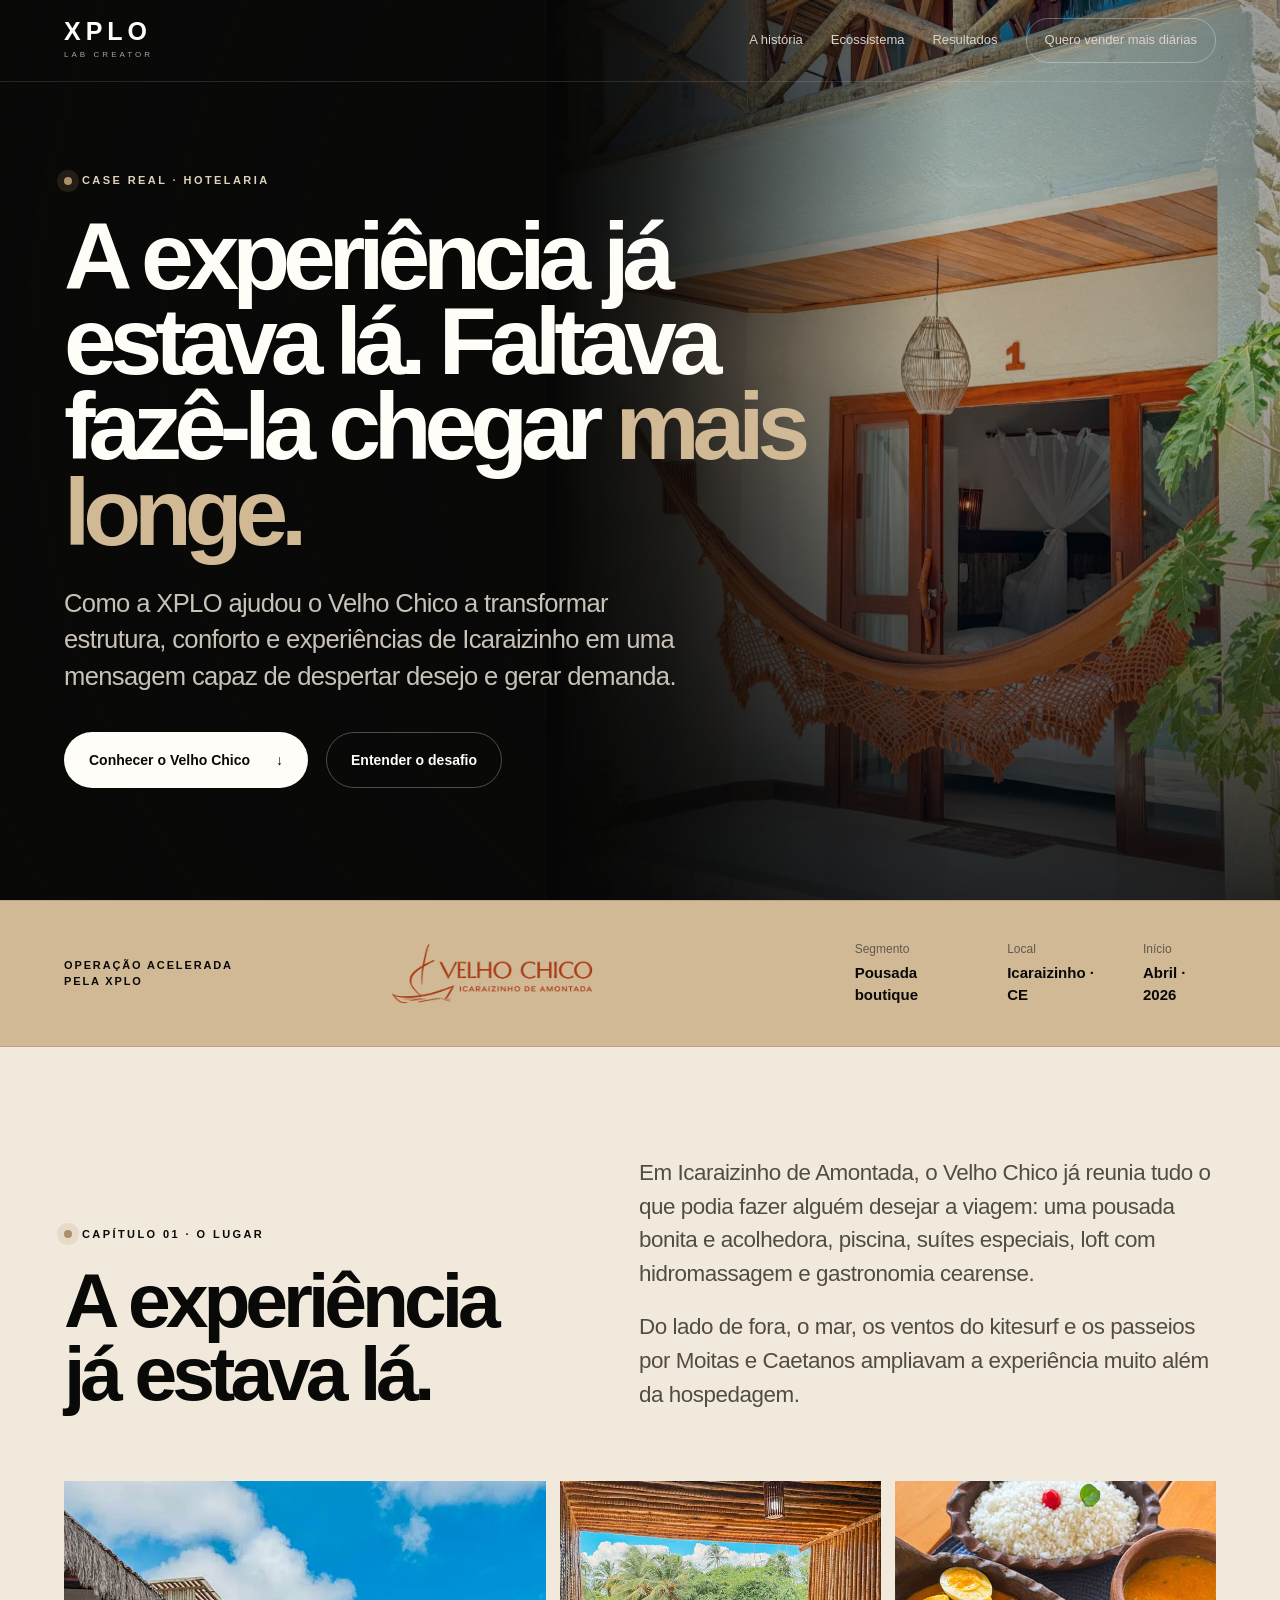
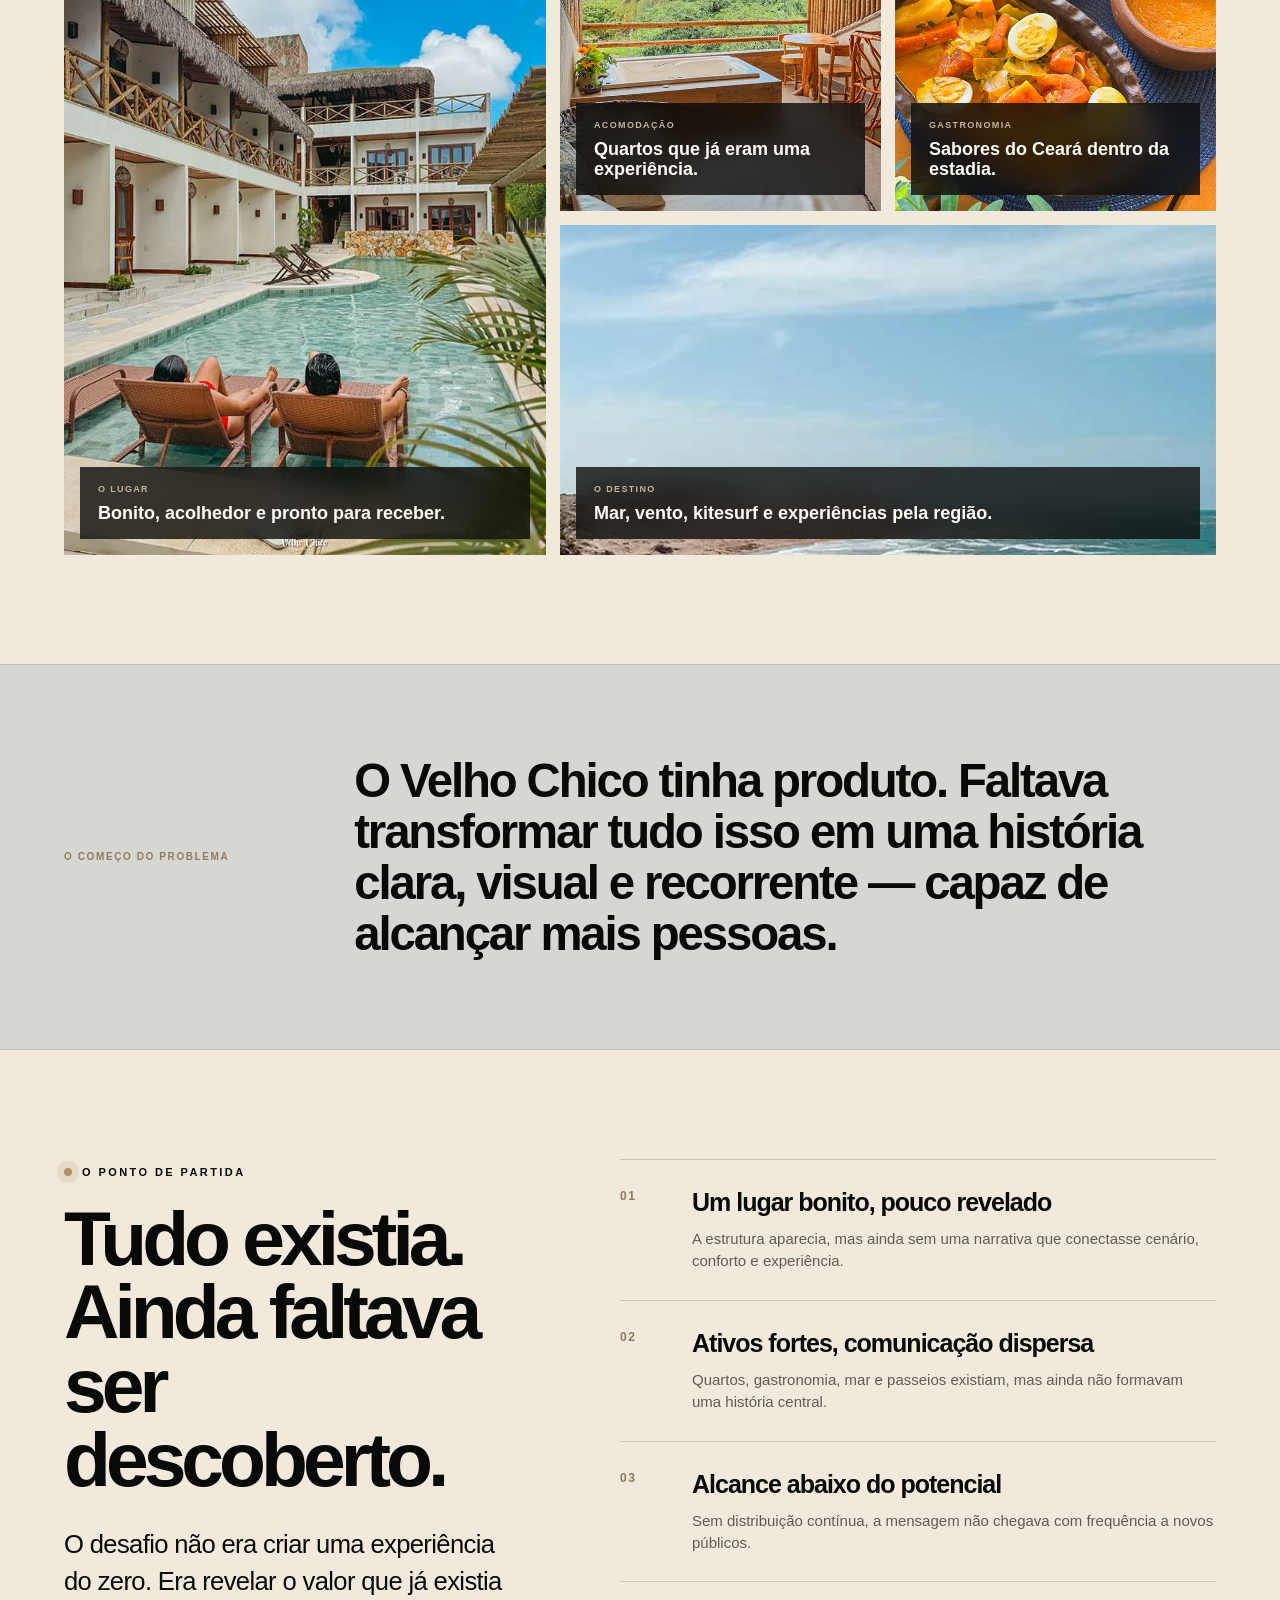
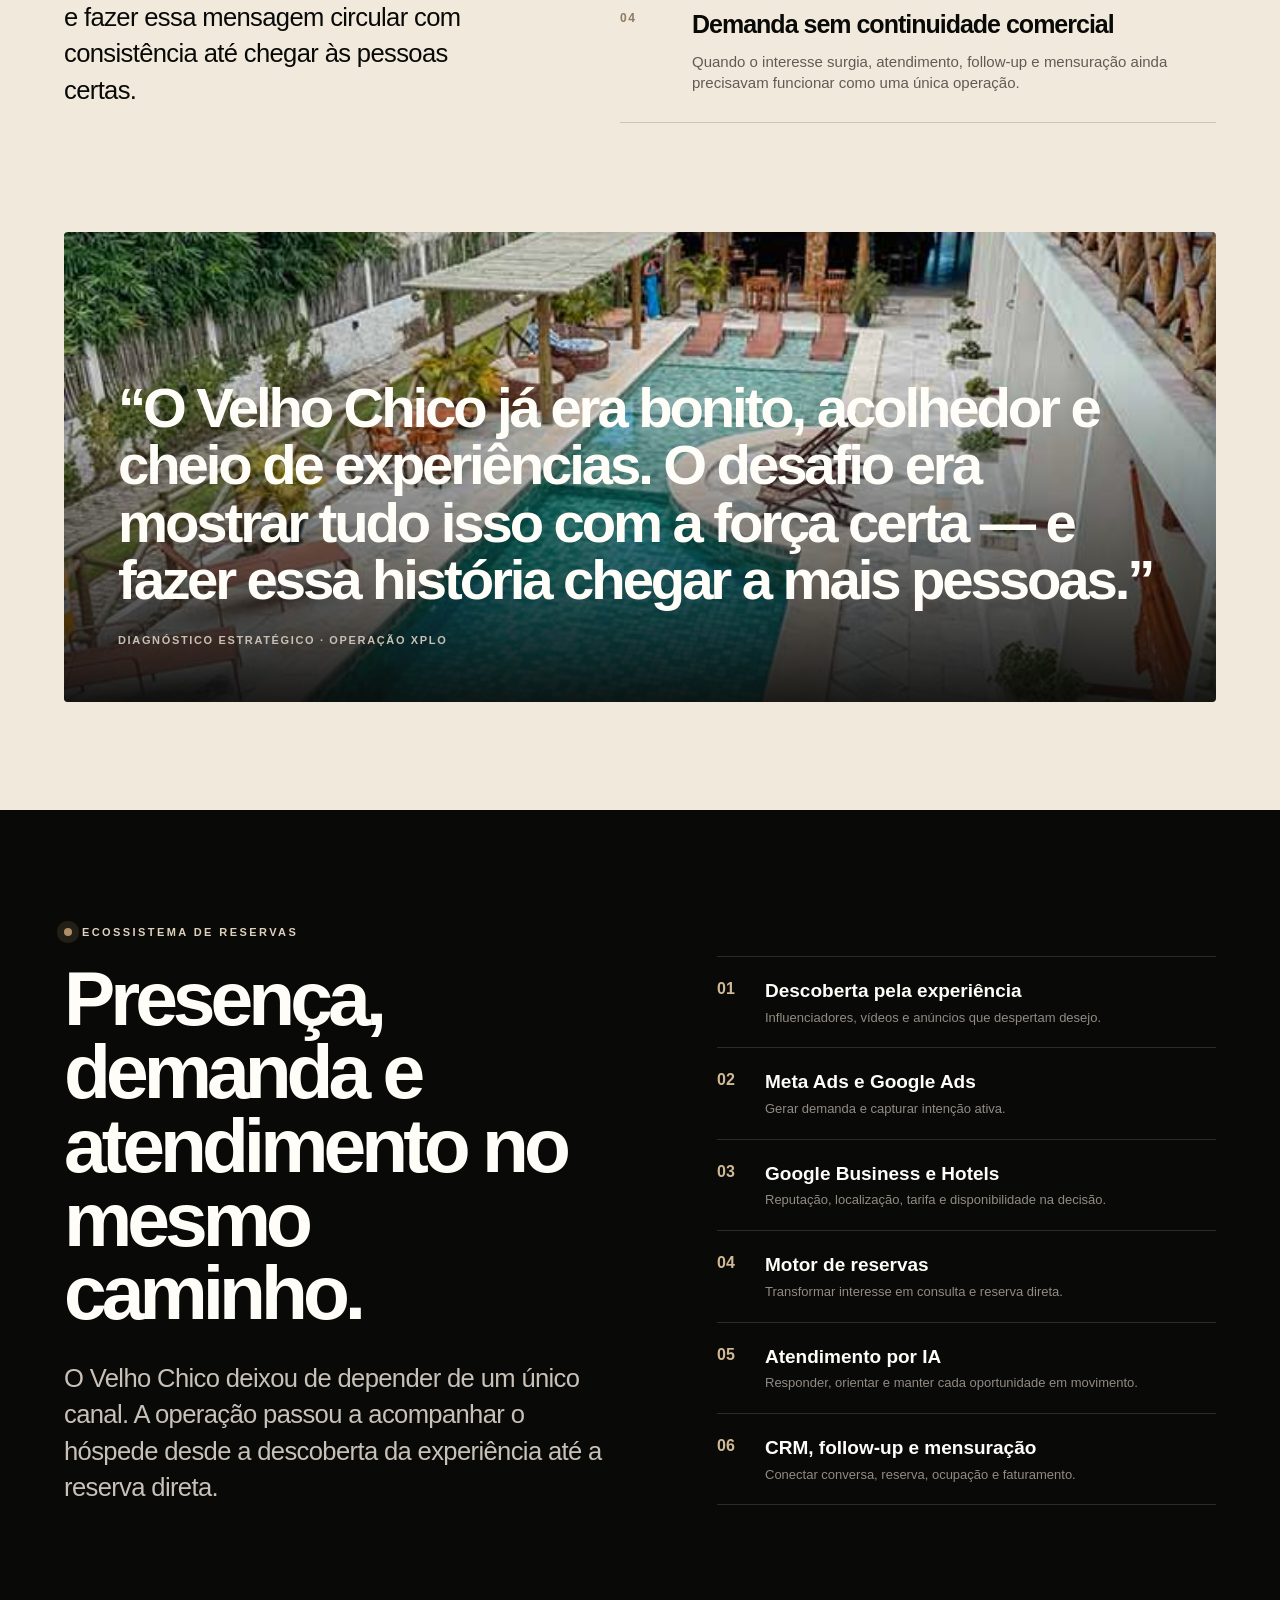
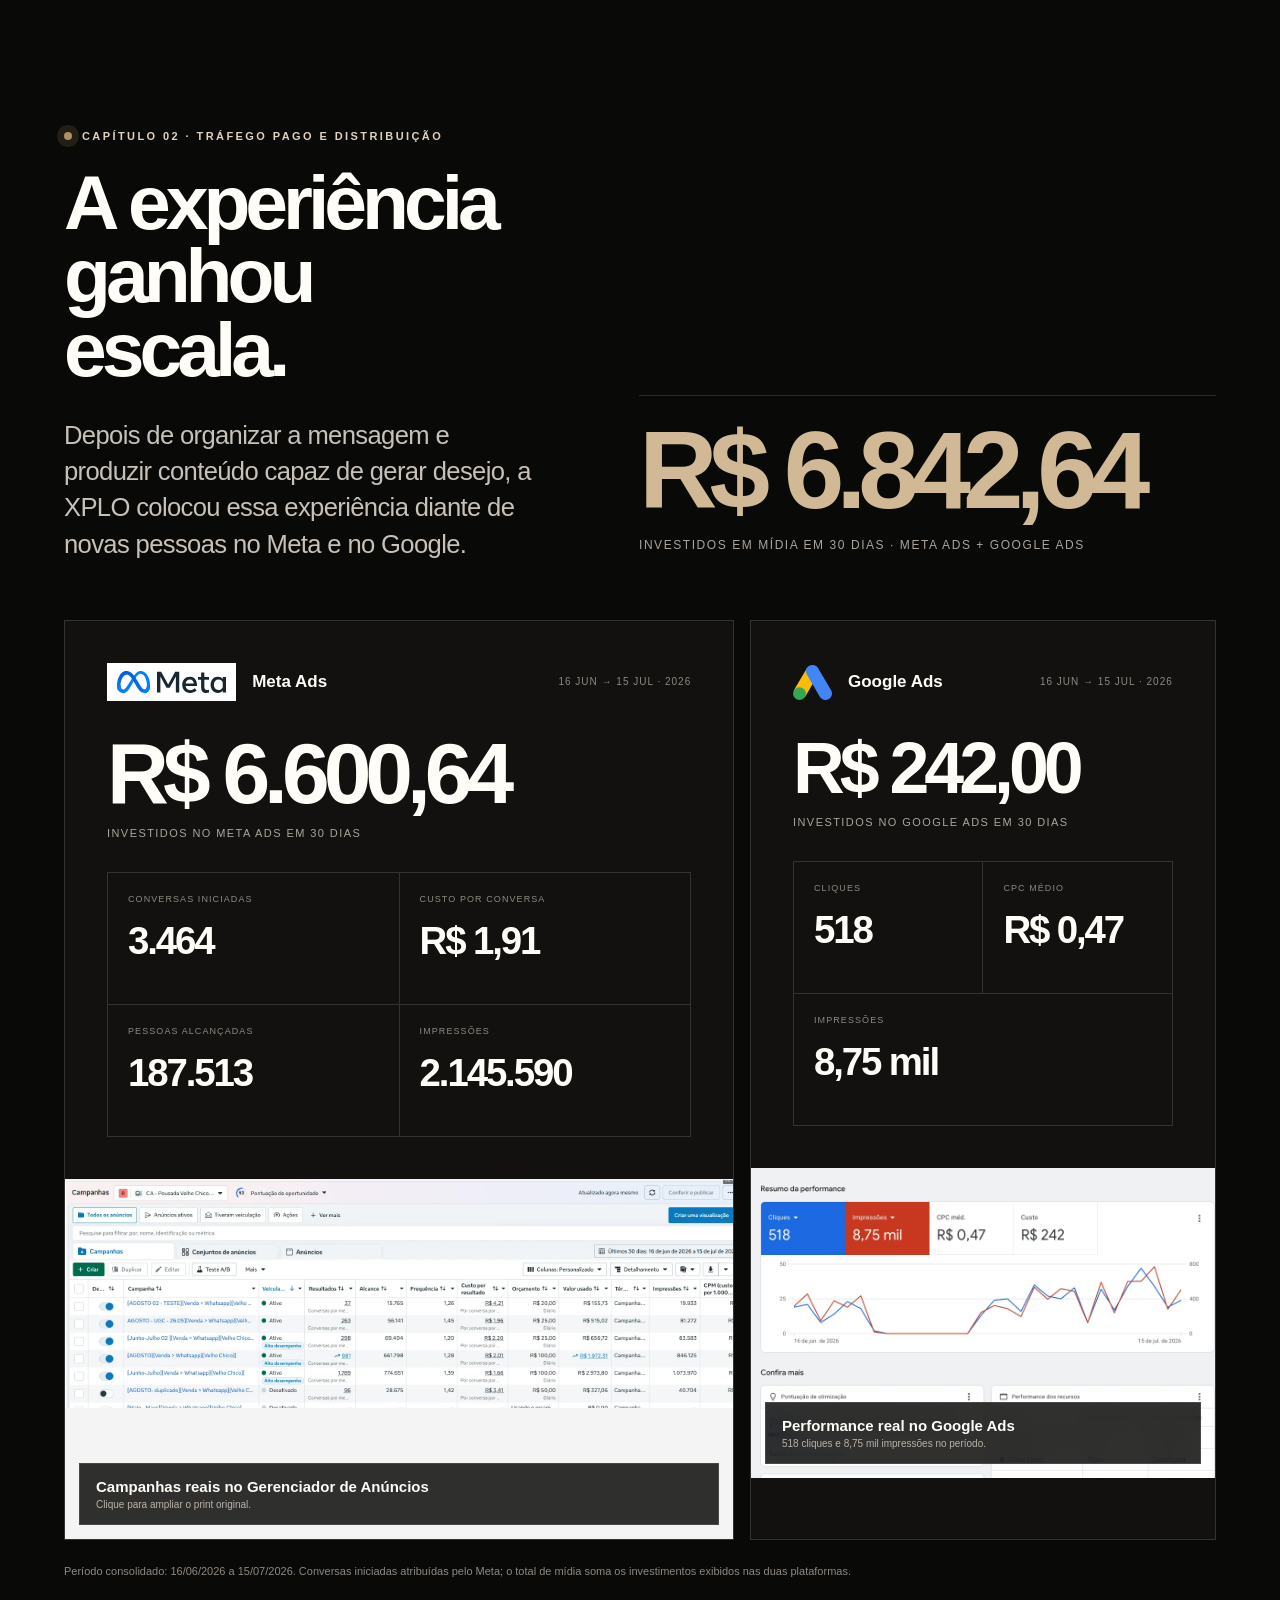
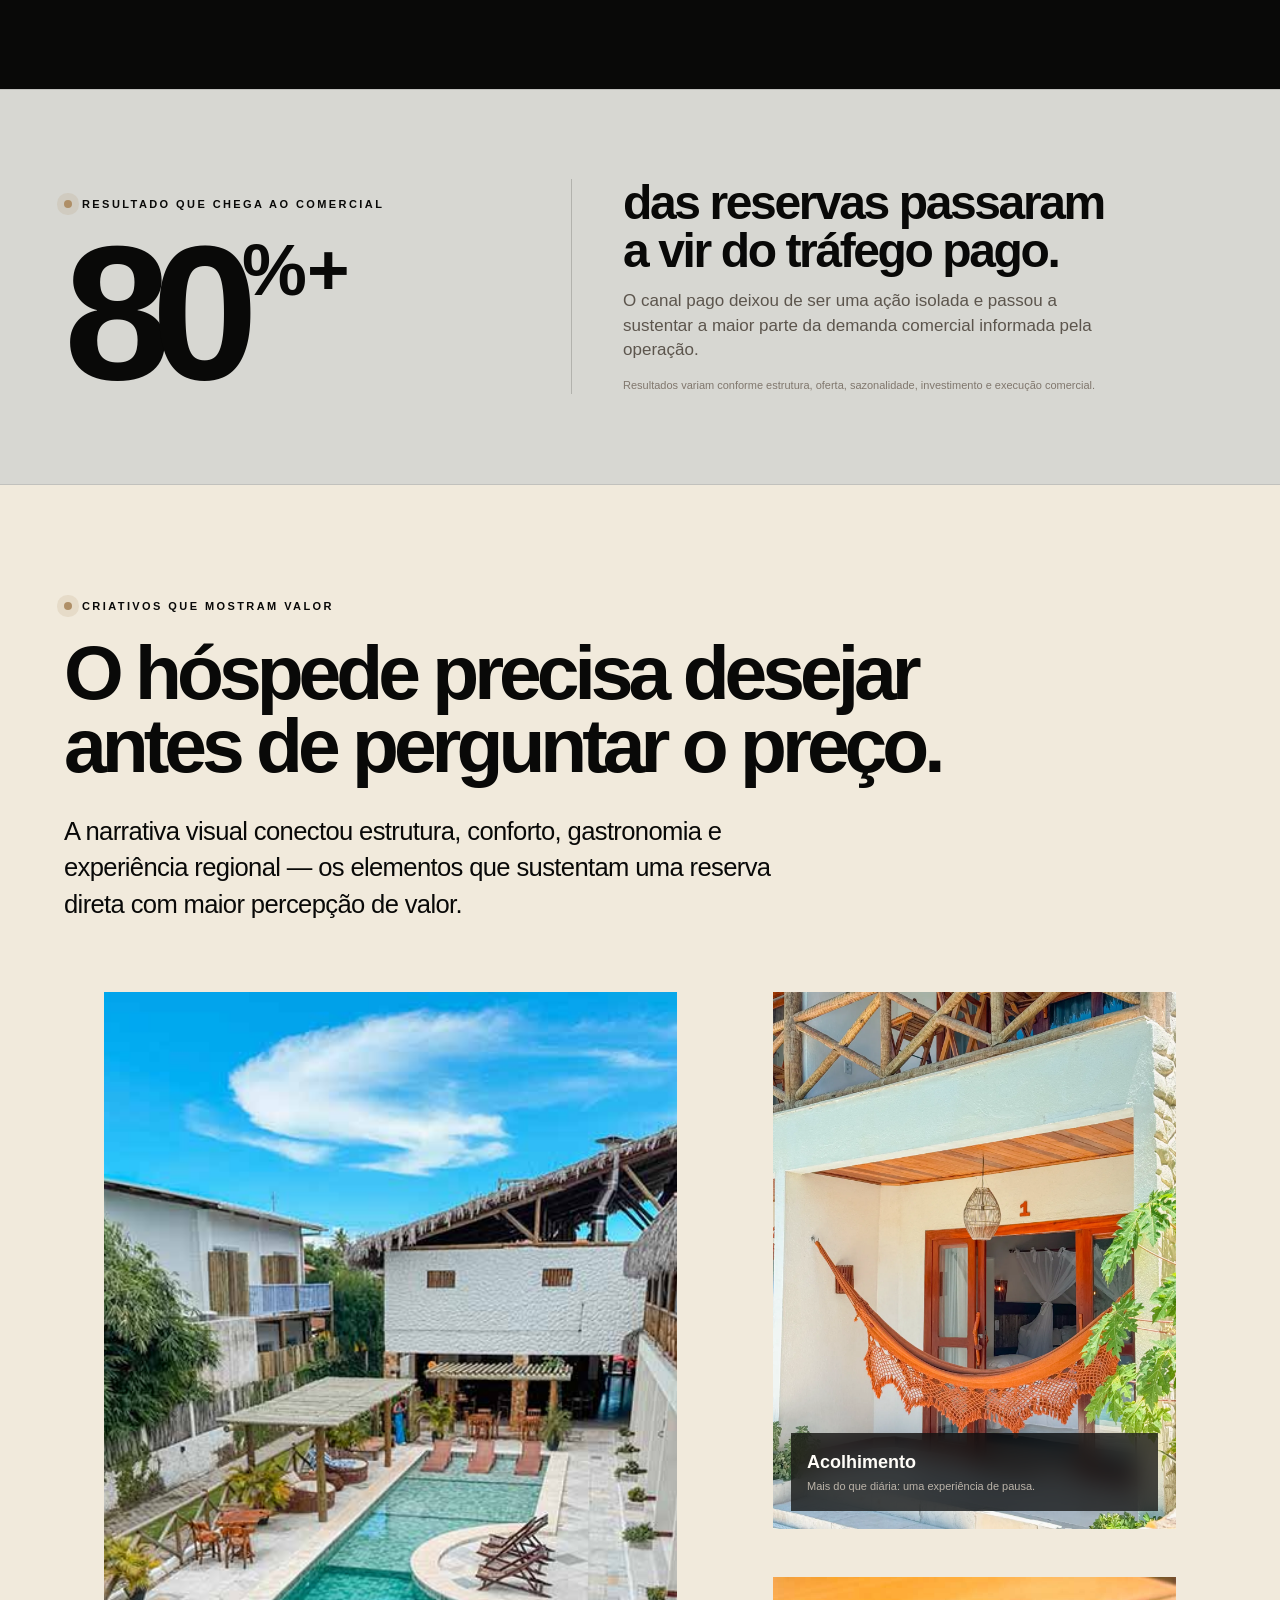
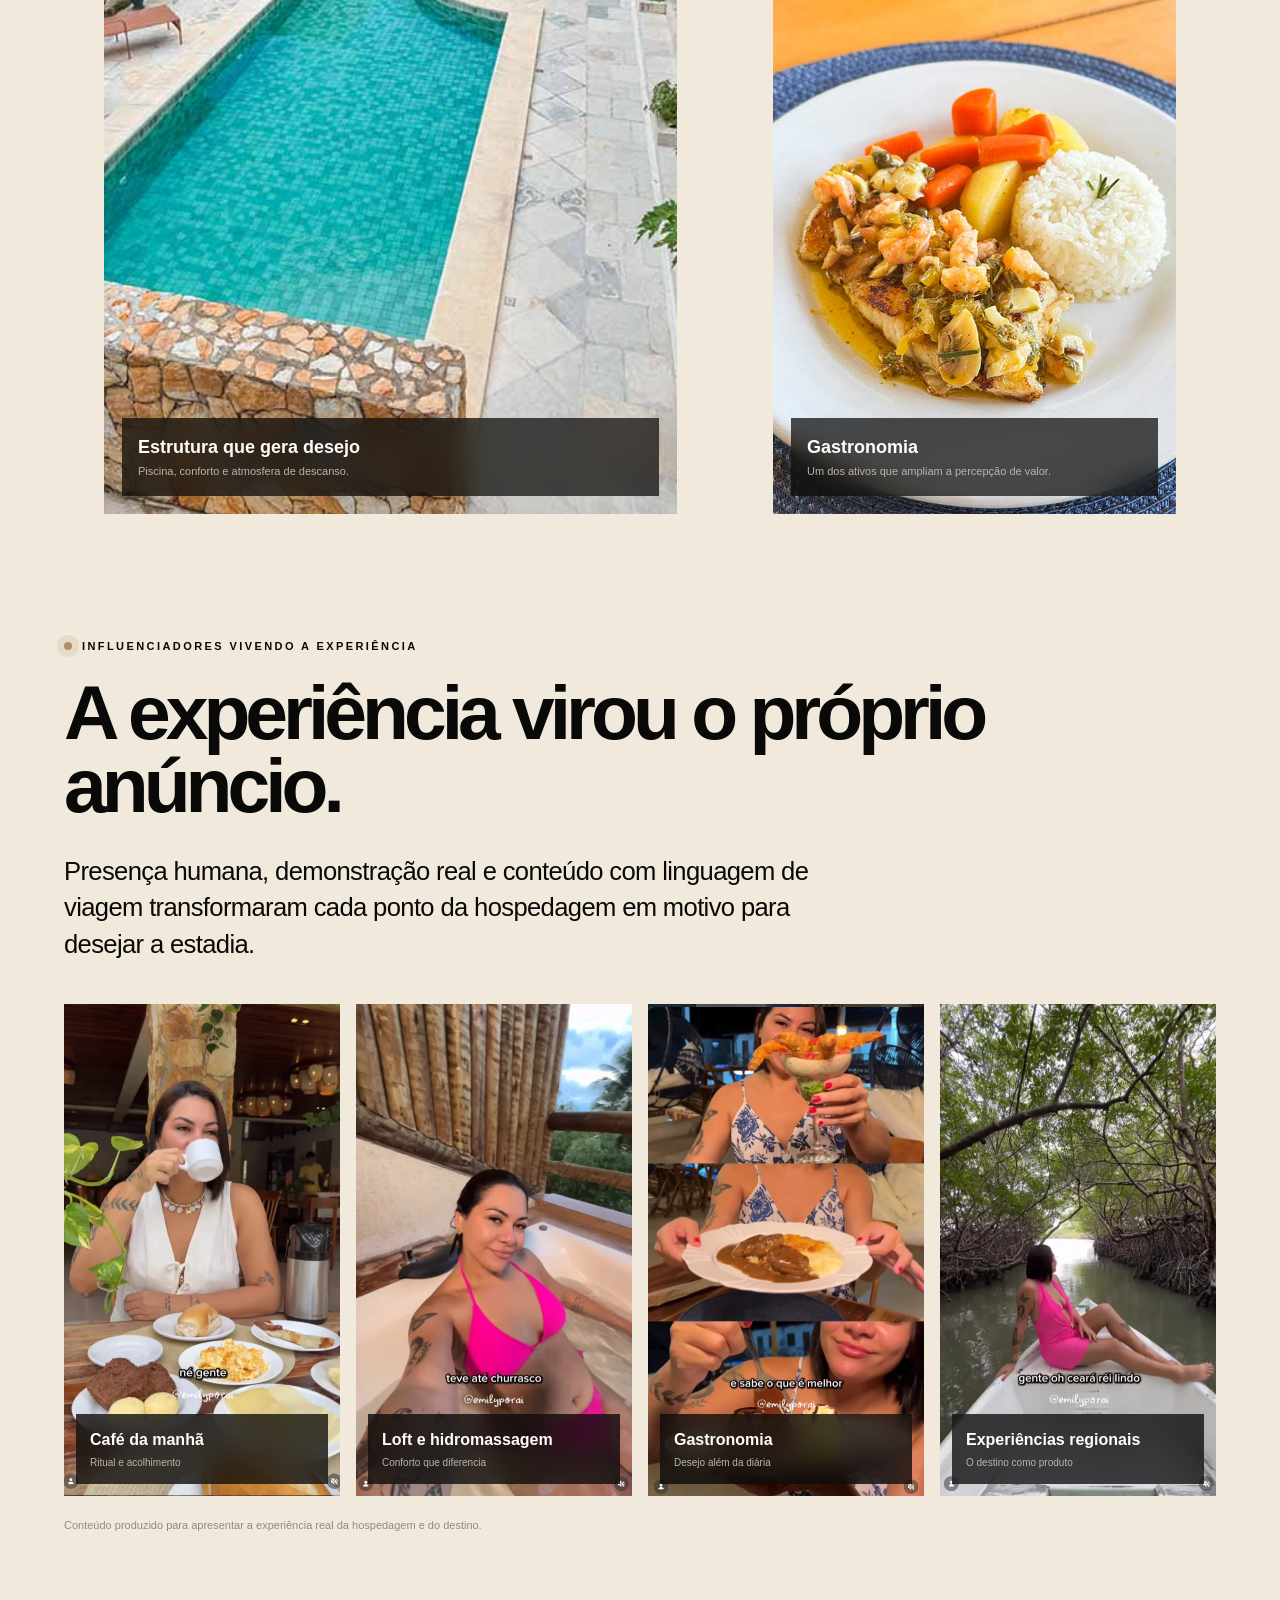
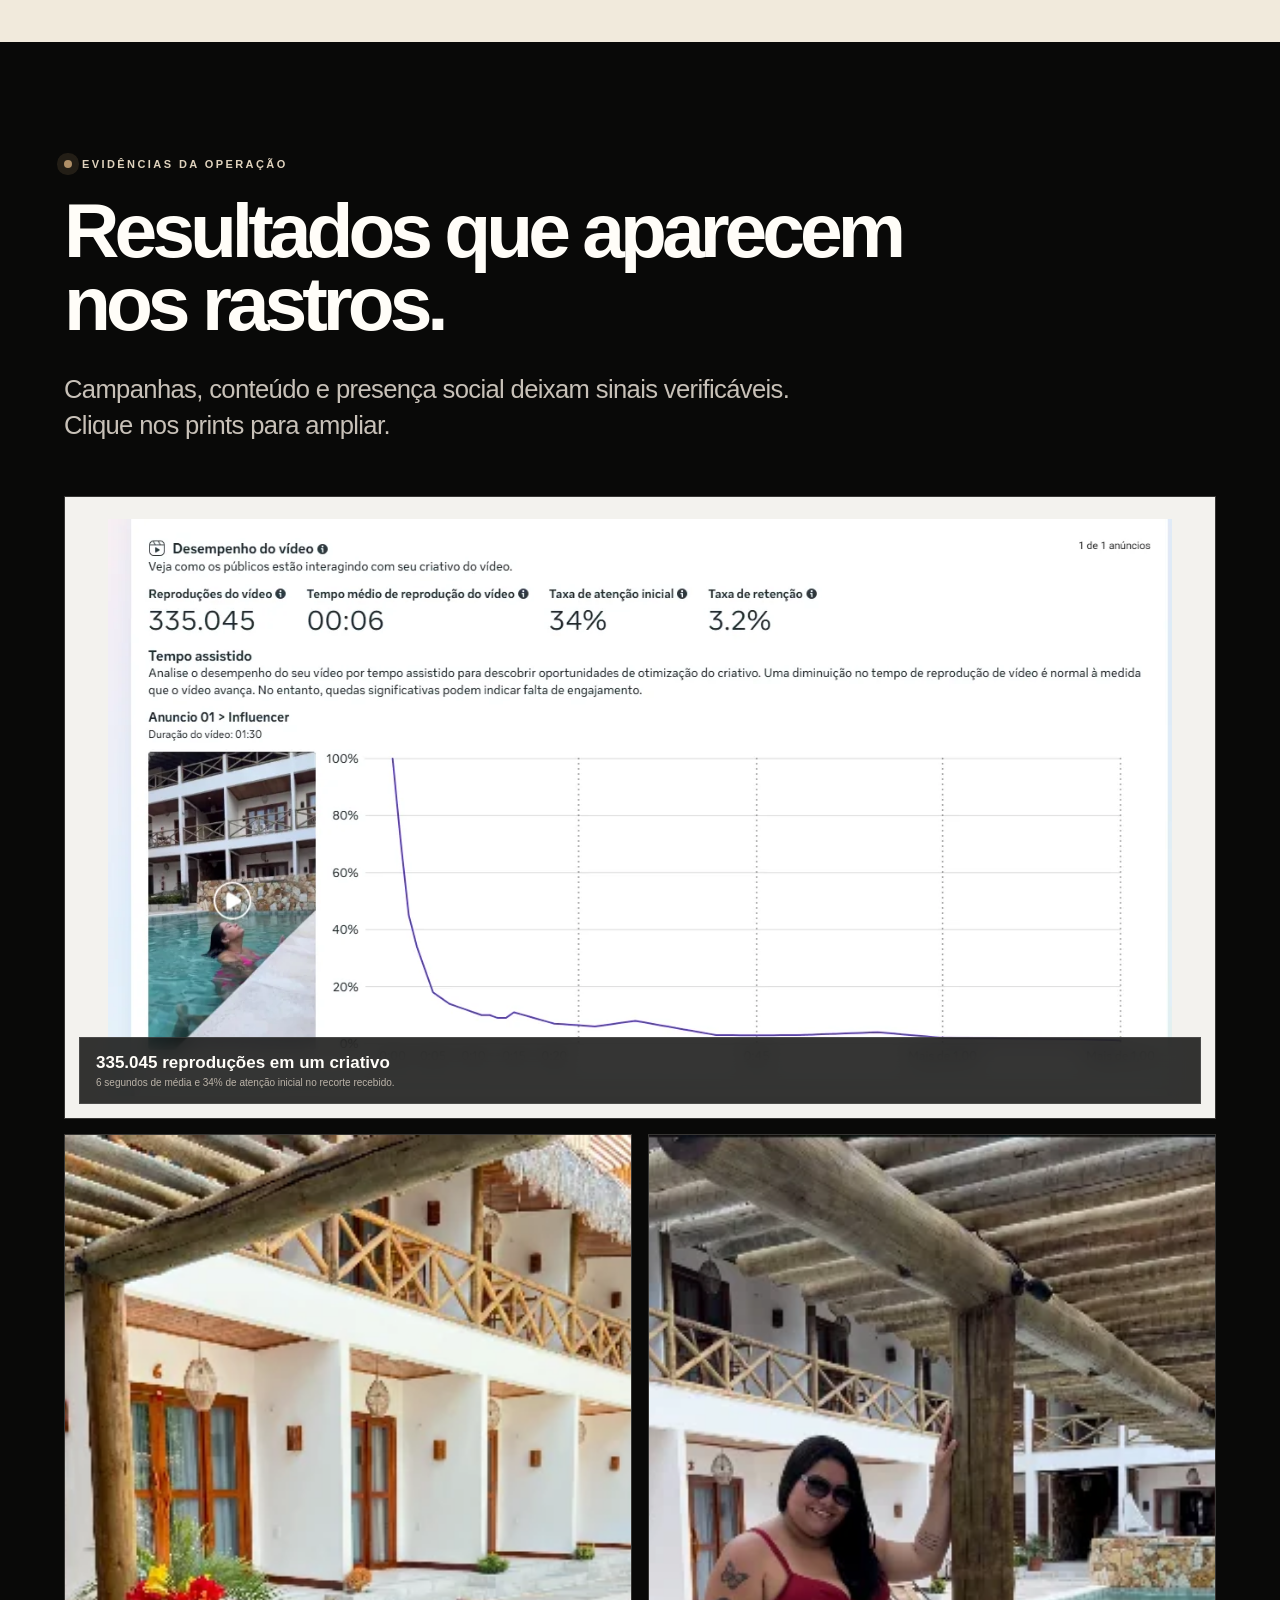
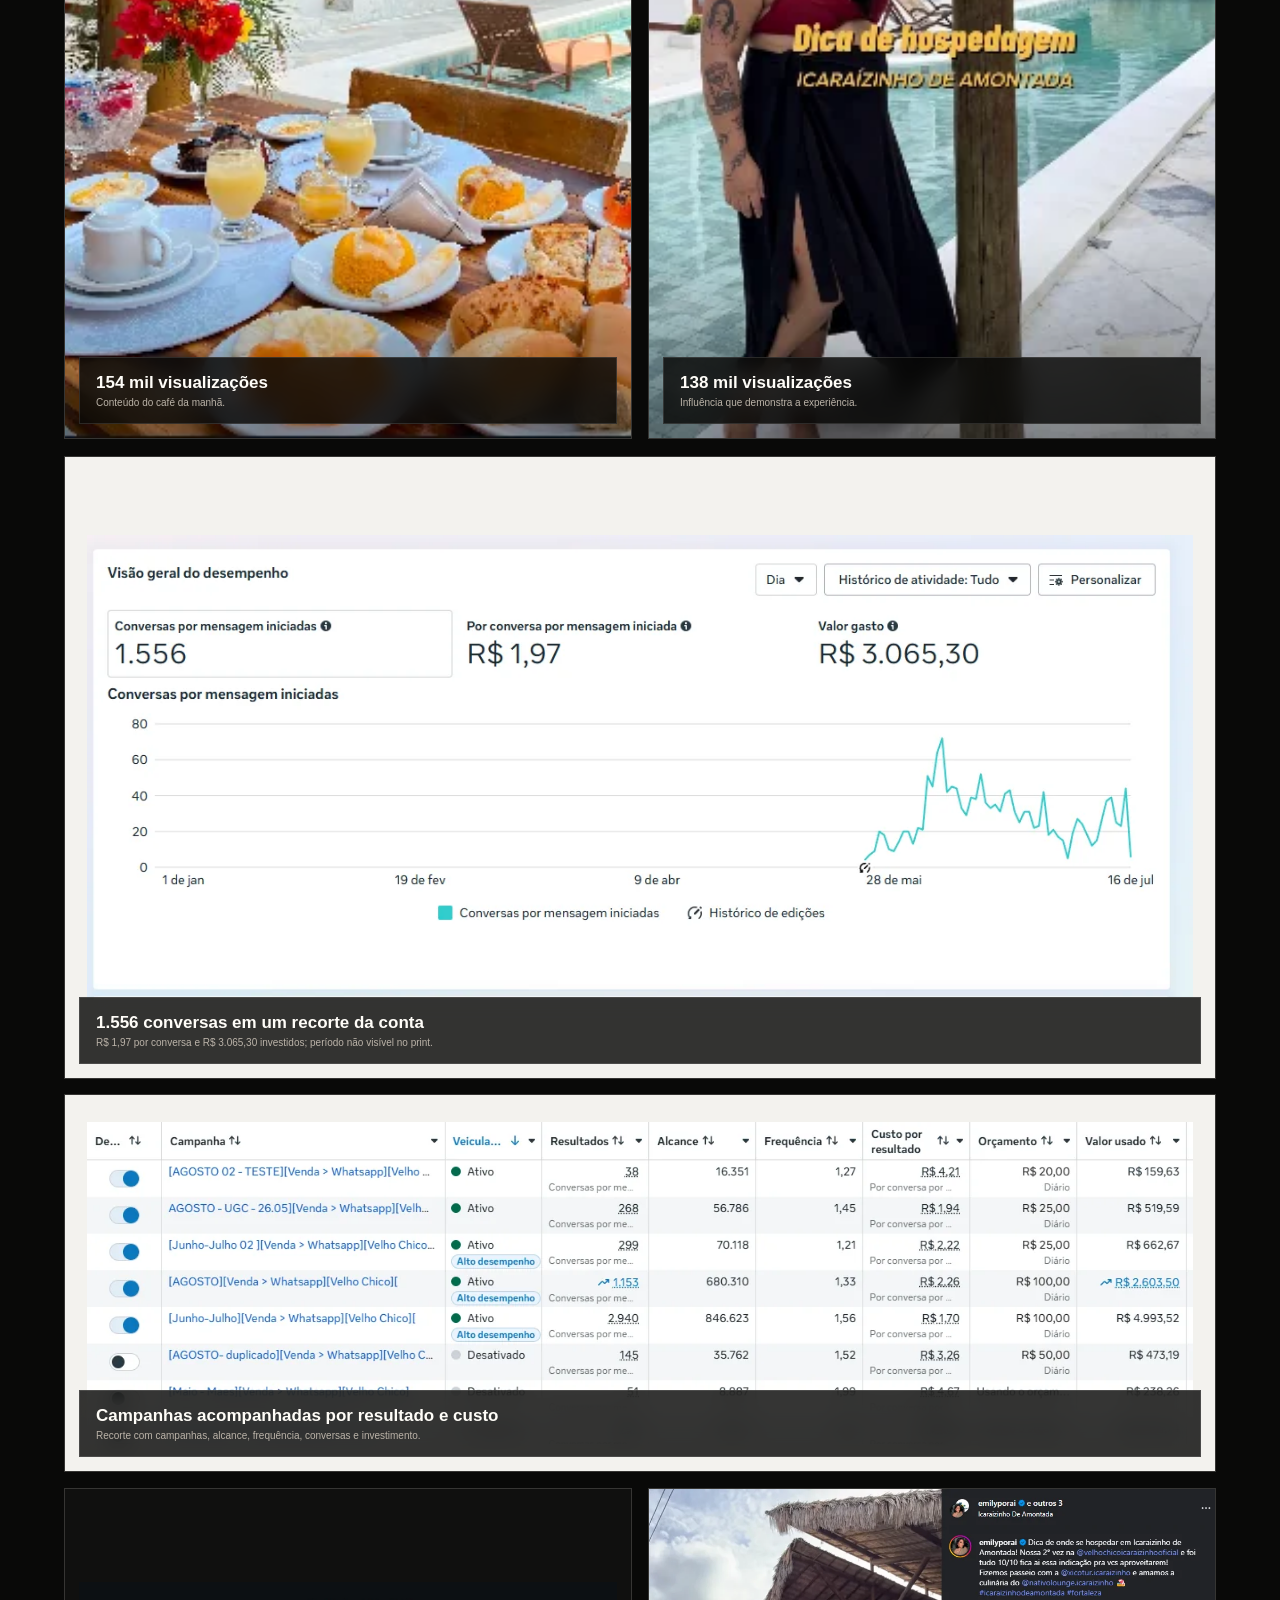
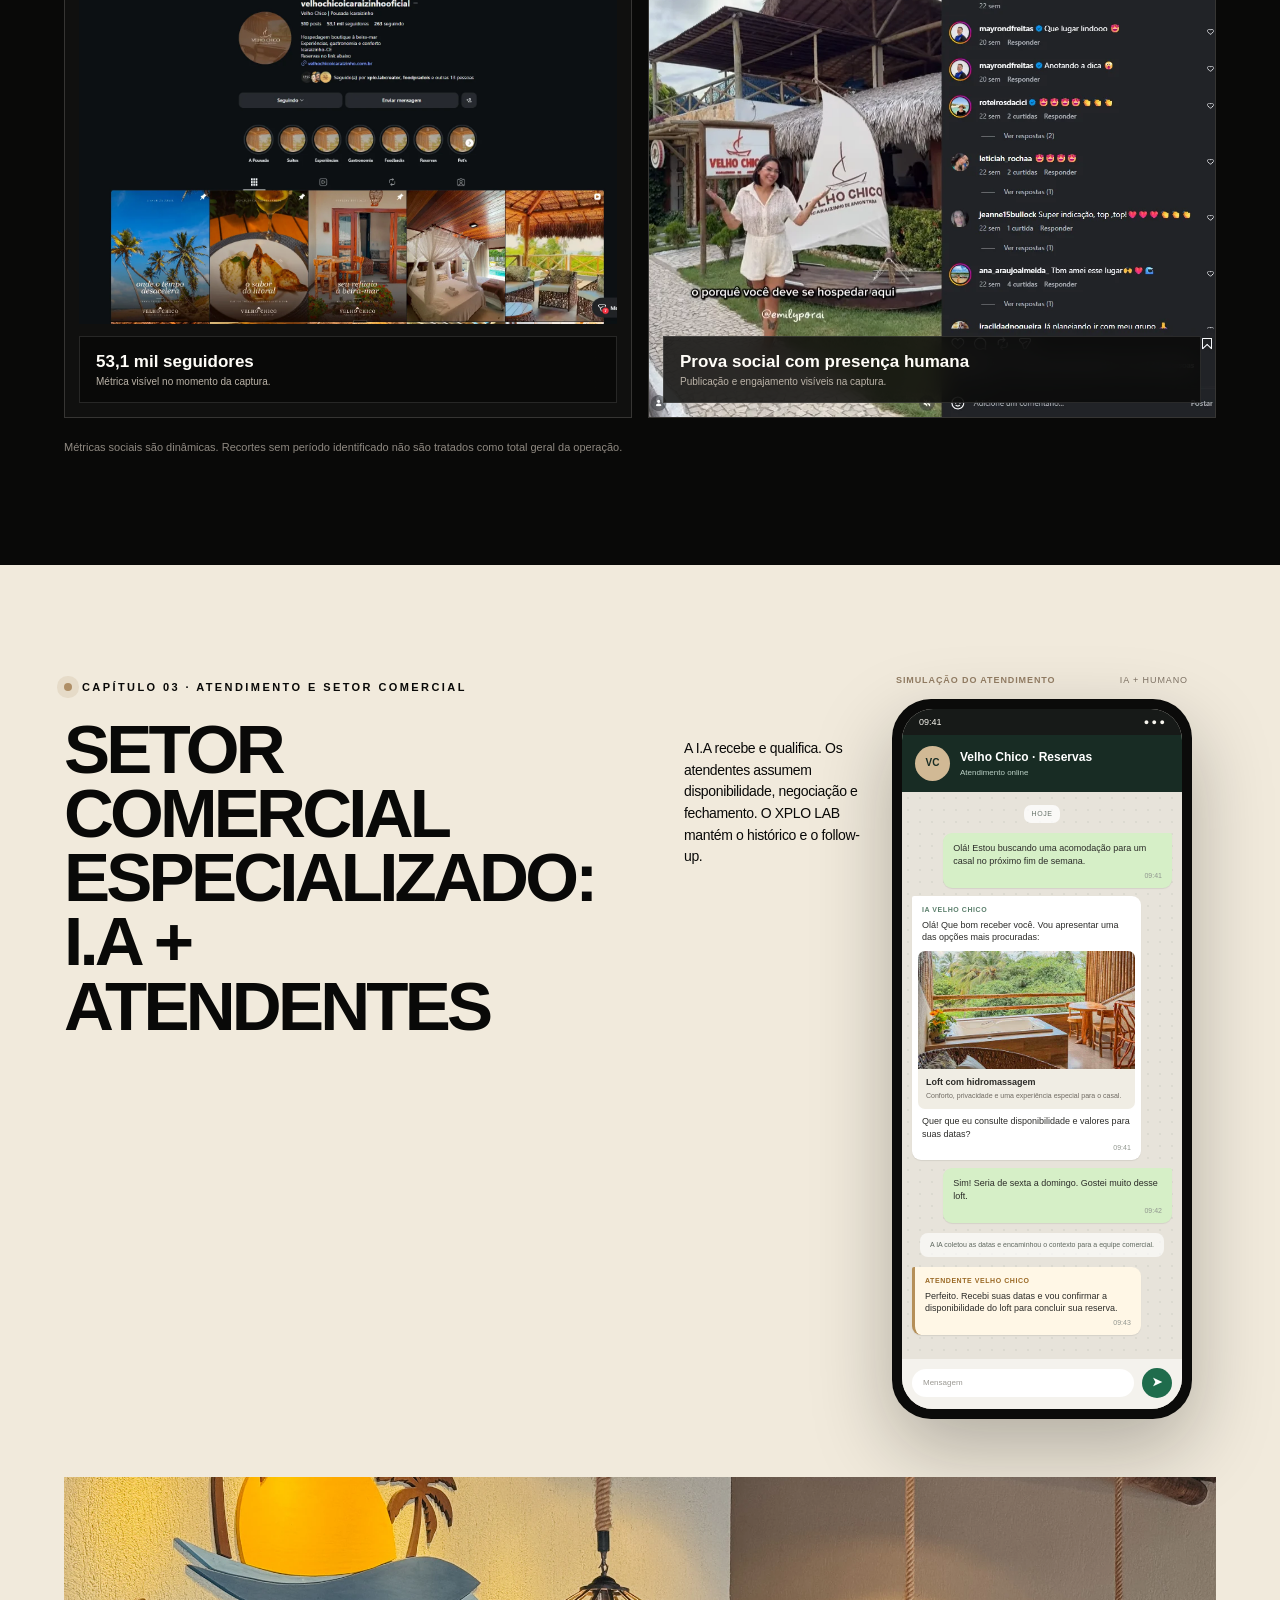
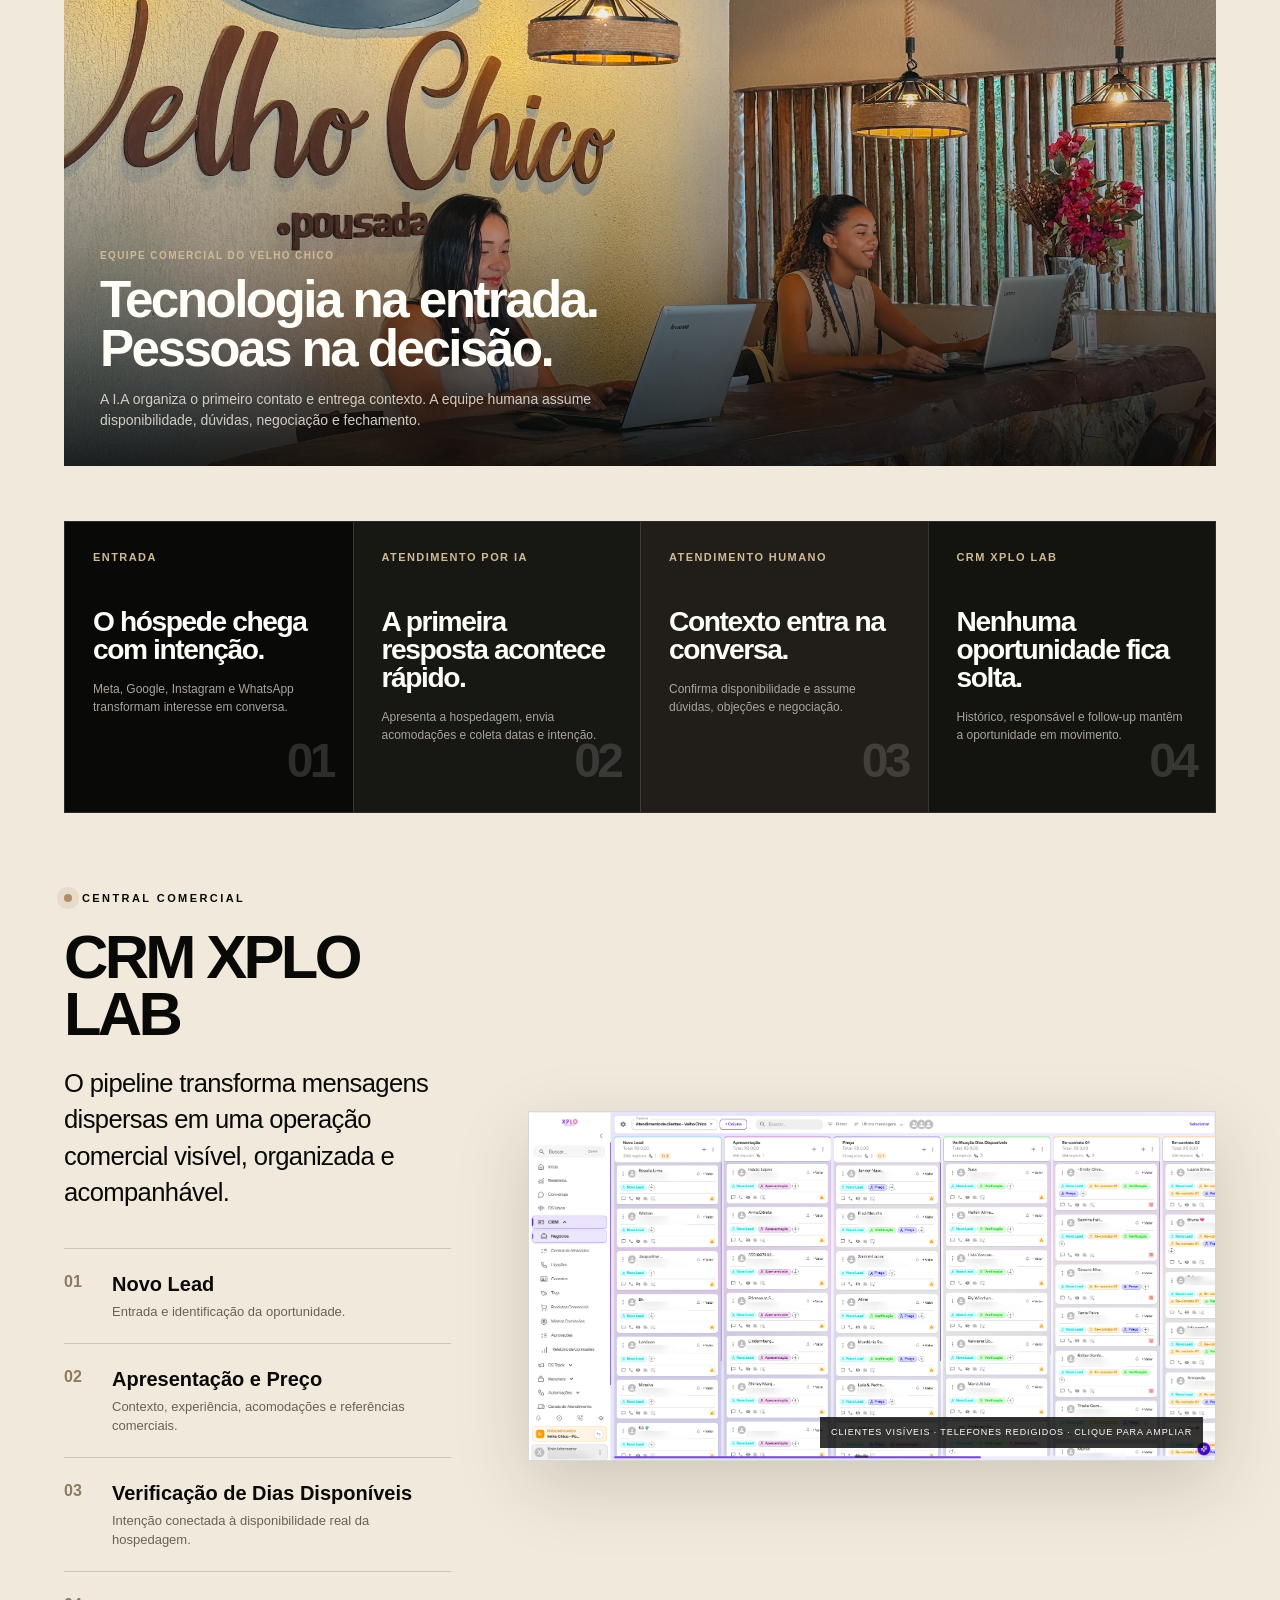
==== commit 6137ccc2: "restore Velho Chico client strip" ====
--- a/cases/velho-chico/index.html
+++ b/cases/velho-chico/index.html
@@ -10,7 +10,7 @@
   <meta property="og:description" content="O Velho Chico já tinha estrutura, conforto e experiências. A XPLO ajudou essa história a alcançar mais pessoas e gerar demanda." />
   <meta property="og:url" content="https://www.xplo.com.br/cases/velho-chico/" />
   <meta property="og:image" content="https://www.xplo.com.br/cases/velho-chico/assets/velho-chico-case.webp" />
-  <meta name="xplo-release" content="velho-chico-case-2026-07-16-v4" />
+  <meta name="xplo-release" content="velho-chico-case-2026-07-16-v5" />
   <title>Case Pousada Velho Chico — XPLO</title>
   <script>document.documentElement.classList.add('motion-ready')</script>
   <style>
@@ -186,6 +186,12 @@
     }
     .hero-client-logo img { width: 154px; height: 48px; object-fit: contain; }
     .hero-actions { display: flex; align-items: center; flex-wrap: wrap; gap: 18px; margin-top: 38px; }
+    .client-strip { border-top: 1px solid rgba(9,9,8,.12); border-bottom: 1px solid rgba(9,9,8,.12); }
+    .client-strip-inner { min-height: 145px; display: grid; grid-template-columns: .8fr 1.2fr 1fr; align-items: center; gap: 34px; }
+    .client-strip p { margin: 0; font-size: 11px; font-weight: 760; letter-spacing: .17em; text-transform: uppercase; }
+    .client-logo { width: 210px; height: 70px; object-fit: contain; object-position: left center; }
+    .case-meta { display: flex; justify-content: flex-end; gap: 34px; color: #62594e; font-size: 12px; }
+    .case-meta strong { display: block; margin-top: 4px; color: var(--ink); font-size: 15px; }
     .button {
       display: inline-flex;
       align-items: center;
@@ -579,6 +585,8 @@
       .hero-photo { inset-left: 28%; opacity: .56; }
       .hero-copy { width: 100%; }
       .hero-copy { max-width: 720px; }
+      .client-strip-inner { grid-template-columns: 1fr 1fr; padding: 26px 0; }
+      .case-meta { grid-column: 1 / -1; justify-content: flex-start; }
       .story-opening-head, .story-turn, .split-intro, .distribution-head, .channel-grid, .commercial-chapter-head, .next-stage, .result-hero, .revenue-head { grid-template-columns: 1fr; }
       .distribution-total { margin-top: 8px; }
       .story-showcase { grid-template-columns: 1fr 1fr; grid-template-rows: 500px 330px; grid-auto-rows: 330px; }
@@ -614,9 +622,10 @@
       .hero-photo { inset: 0; opacity: .42; background-position: 58% center; }
       .hero::after { background: linear-gradient(90deg, rgba(9,9,8,.96), rgba(9,9,8,.55)); }
       .hero-inner { padding: 116px 0 54px; }
-      .hero-client { align-items: flex-start; flex-direction: column; gap: 14px; margin-bottom: 24px; }
-      .hero-client-logo { width: 168px; height: 56px; }
-      .hero-client-logo img { width: 138px; height: 42px; }
+      .hero-client { margin-bottom: 24px; }
+      .client-strip-inner { grid-template-columns: 1fr; }
+      .client-logo { width: 190px; justify-self: start; }
+      .case-meta { display: grid; grid-template-columns: 1fr 1fr; gap: 18px; }
       .story-opening { padding-top: 86px; }
       .story-showcase { grid-template-columns: 1fr 1fr; grid-template-rows: 430px 300px; grid-auto-rows: 300px; gap: 8px; }
       .story-feature.main { grid-column: 1 / -1; }
@@ -717,7 +726,6 @@
         <div class="hero-copy" data-reveal>
           <div class="hero-client">
             <span class="hero-client-label">Case real · Hotelaria</span>
-            <span class="hero-client-logo"><img src="assets/velho-chico-logo-horizontal.png" alt="Pousada Velho Chico · Icaraizinho de Amontada" /></span>
           </div>
           <h1 class="display">A experiência já estava lá. Faltava fazê-la chegar <em>mais longe.</em></h1>
           <p class="lead">Como a XPLO ajudou o Velho Chico a transformar estrutura, conforto e experiências de Icaraizinho em uma mensagem capaz de despertar desejo e gerar demanda.</p>
@@ -725,6 +733,18 @@
             <a class="button button-light" href="#historia">Conhecer o Velho Chico <span>↓</span></a>
             <a class="button button-ghost" href="#desafio">Entender o desafio</a>
           </div>
+        </div>
+      </div>
+    </section>
+
+    <section class="client-strip sand" aria-label="Informações da Pousada Velho Chico">
+      <div class="shell client-strip-inner">
+        <p>Operação acelerada<br />pela XPLO</p>
+        <img class="client-logo" src="assets/velho-chico-logo-horizontal.png" alt="Pousada Velho Chico · Icaraizinho de Amontada" />
+        <div class="case-meta">
+          <div>Segmento<strong>Pousada boutique</strong></div>
+          <div>Local<strong>Icaraizinho · CE</strong></div>
+          <div>Início<strong>Abril · 2026</strong></div>
         </div>
       </div>
     </section>
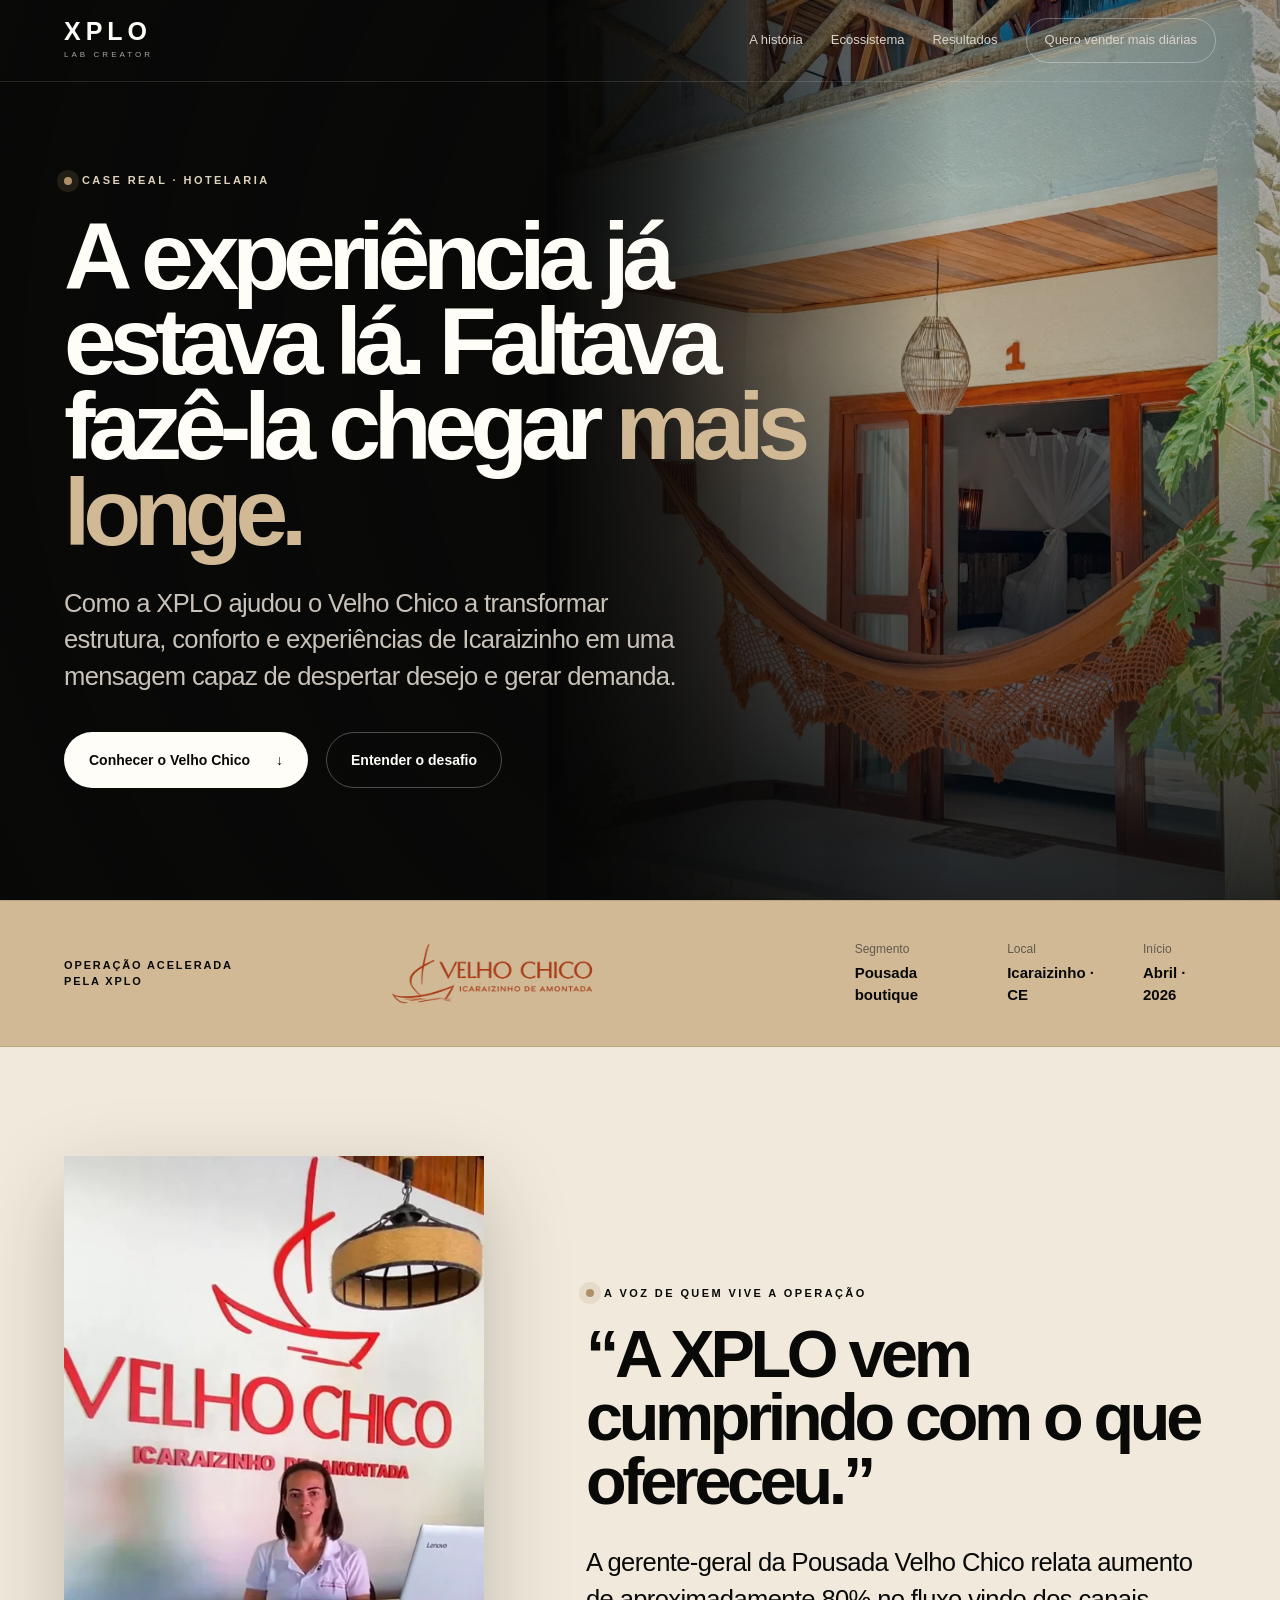
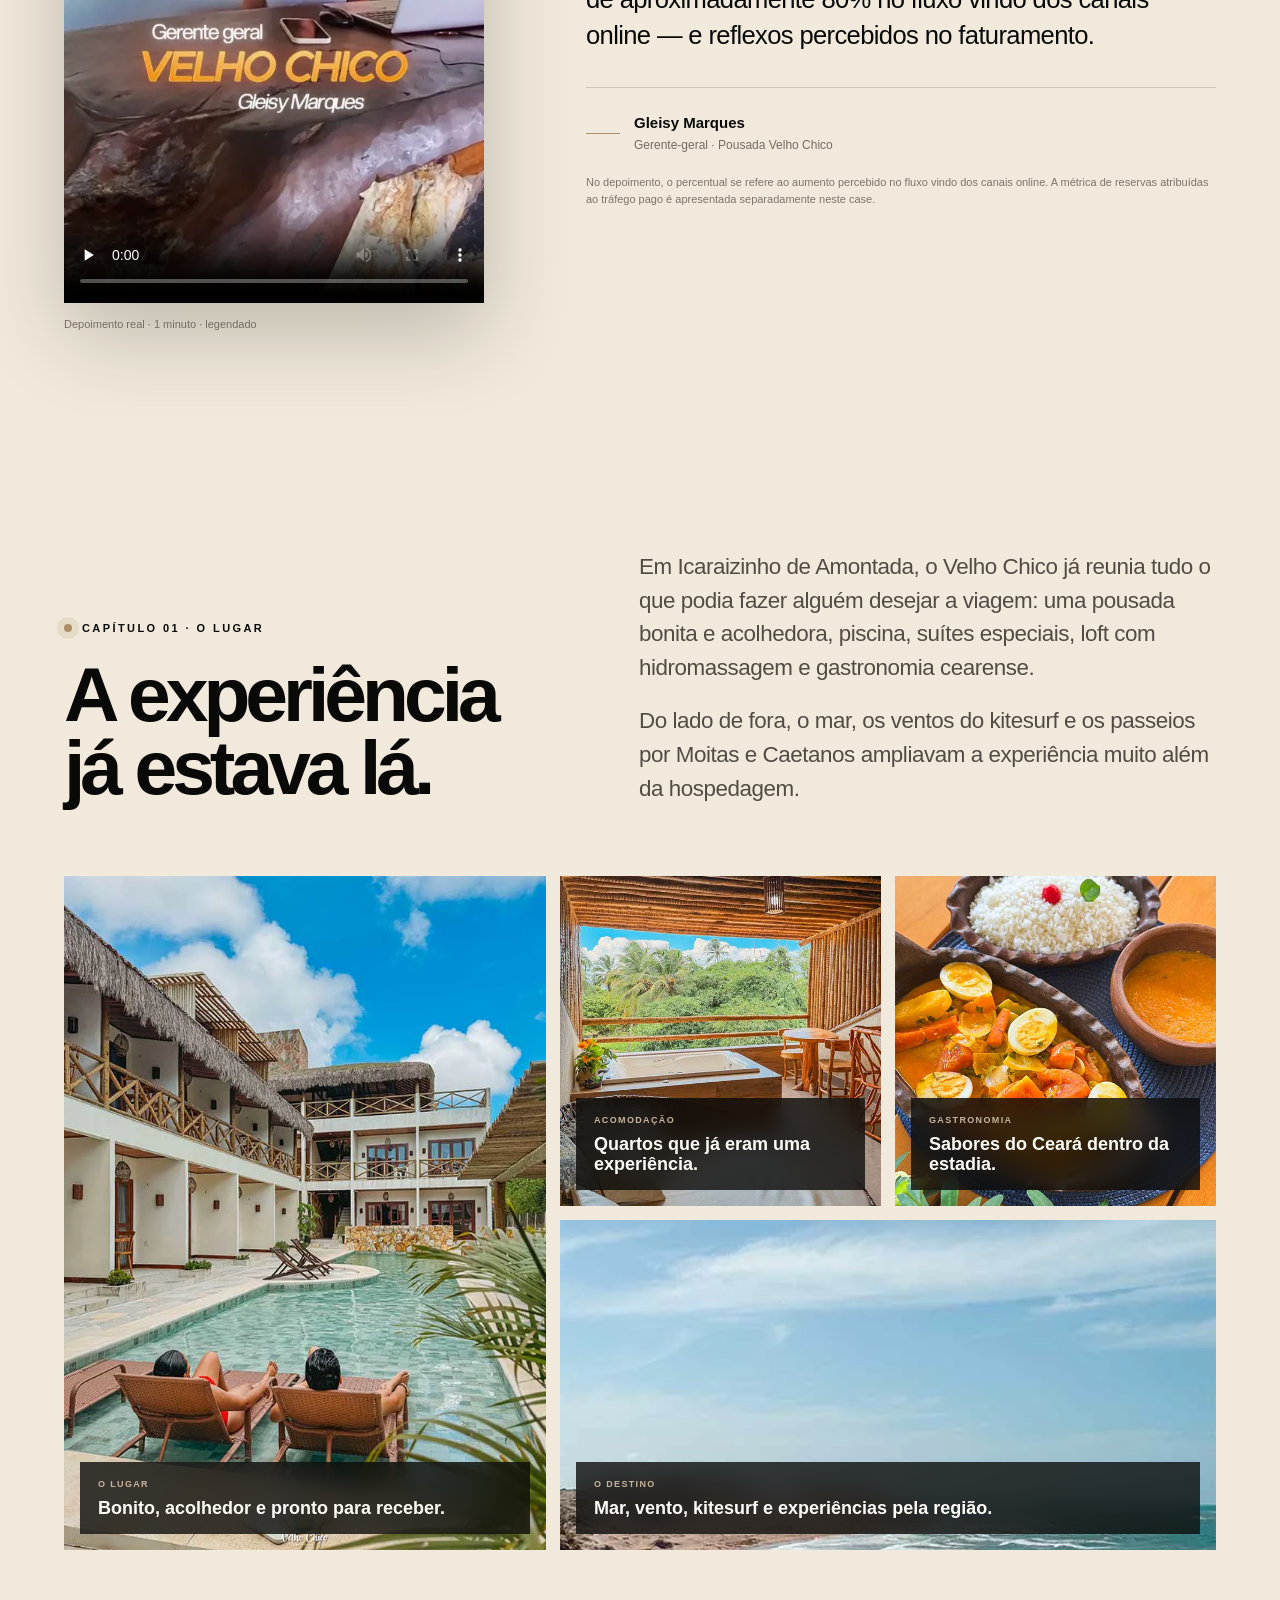
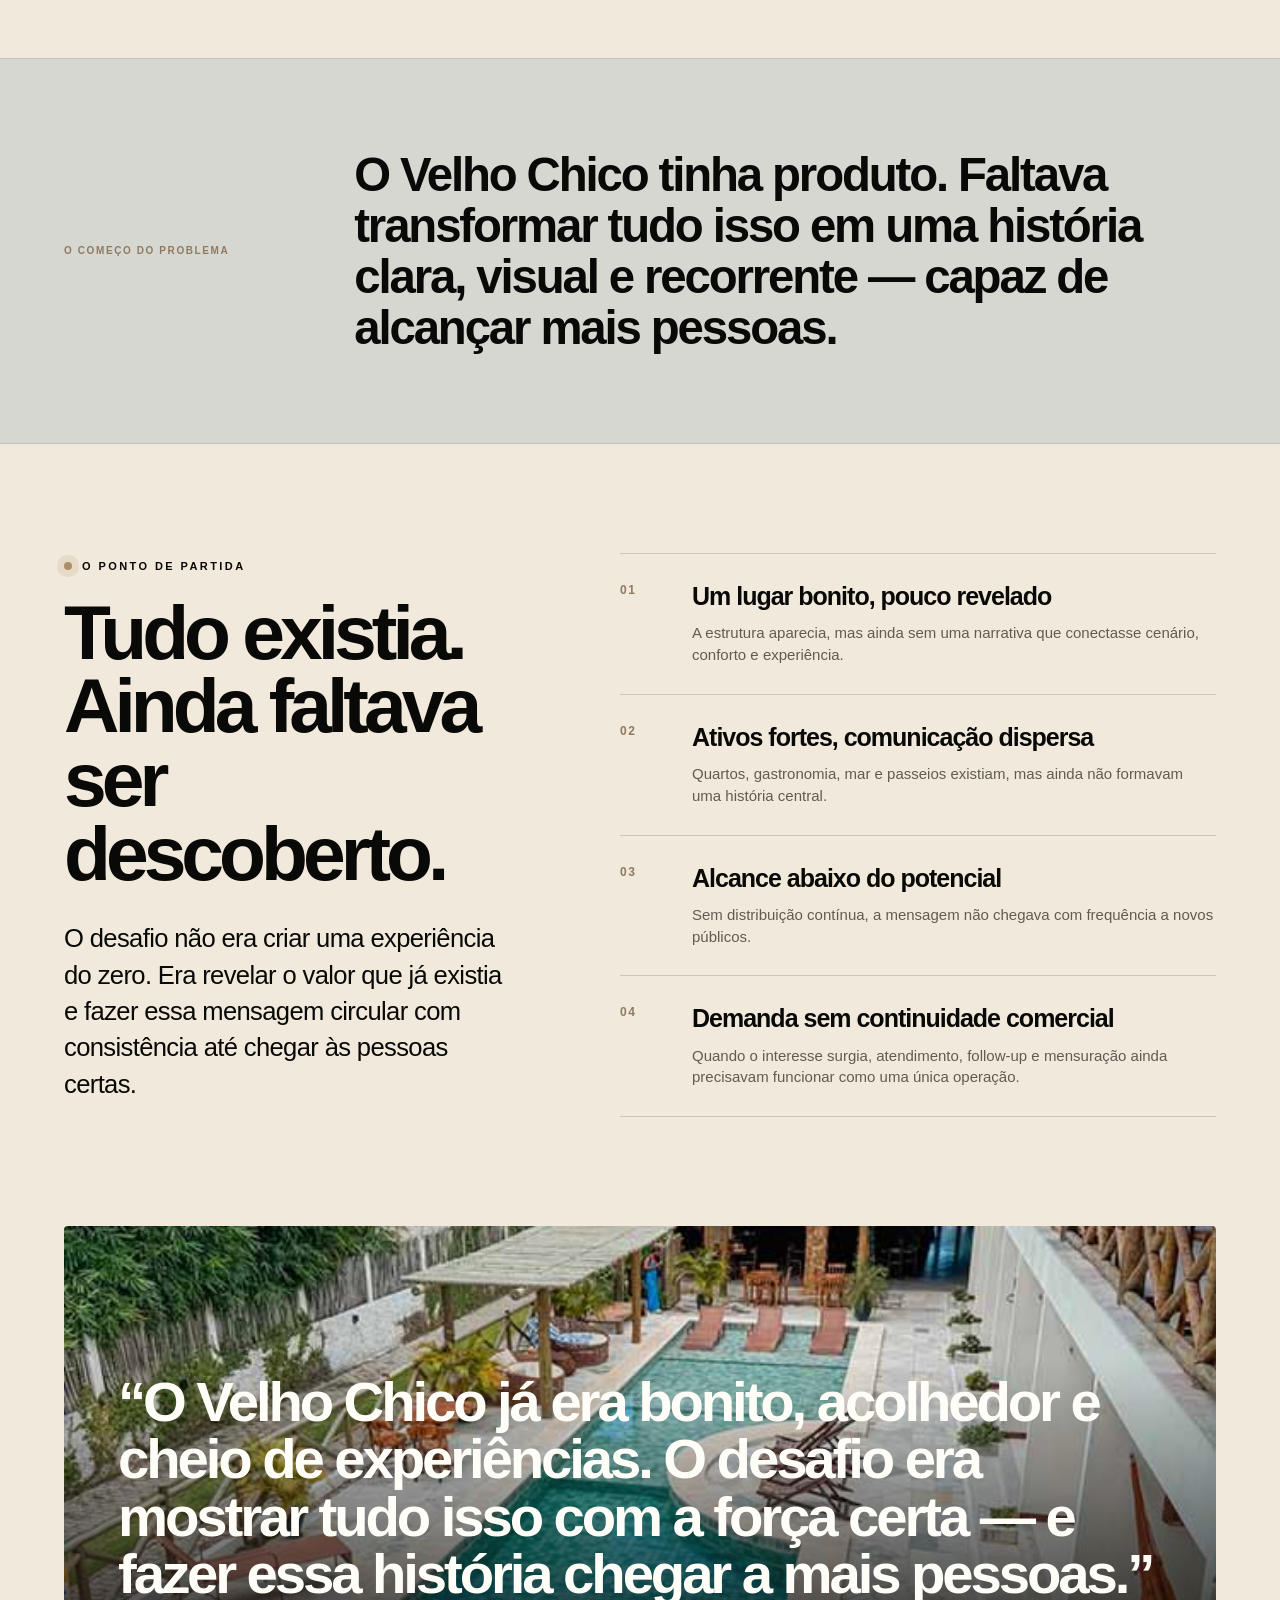
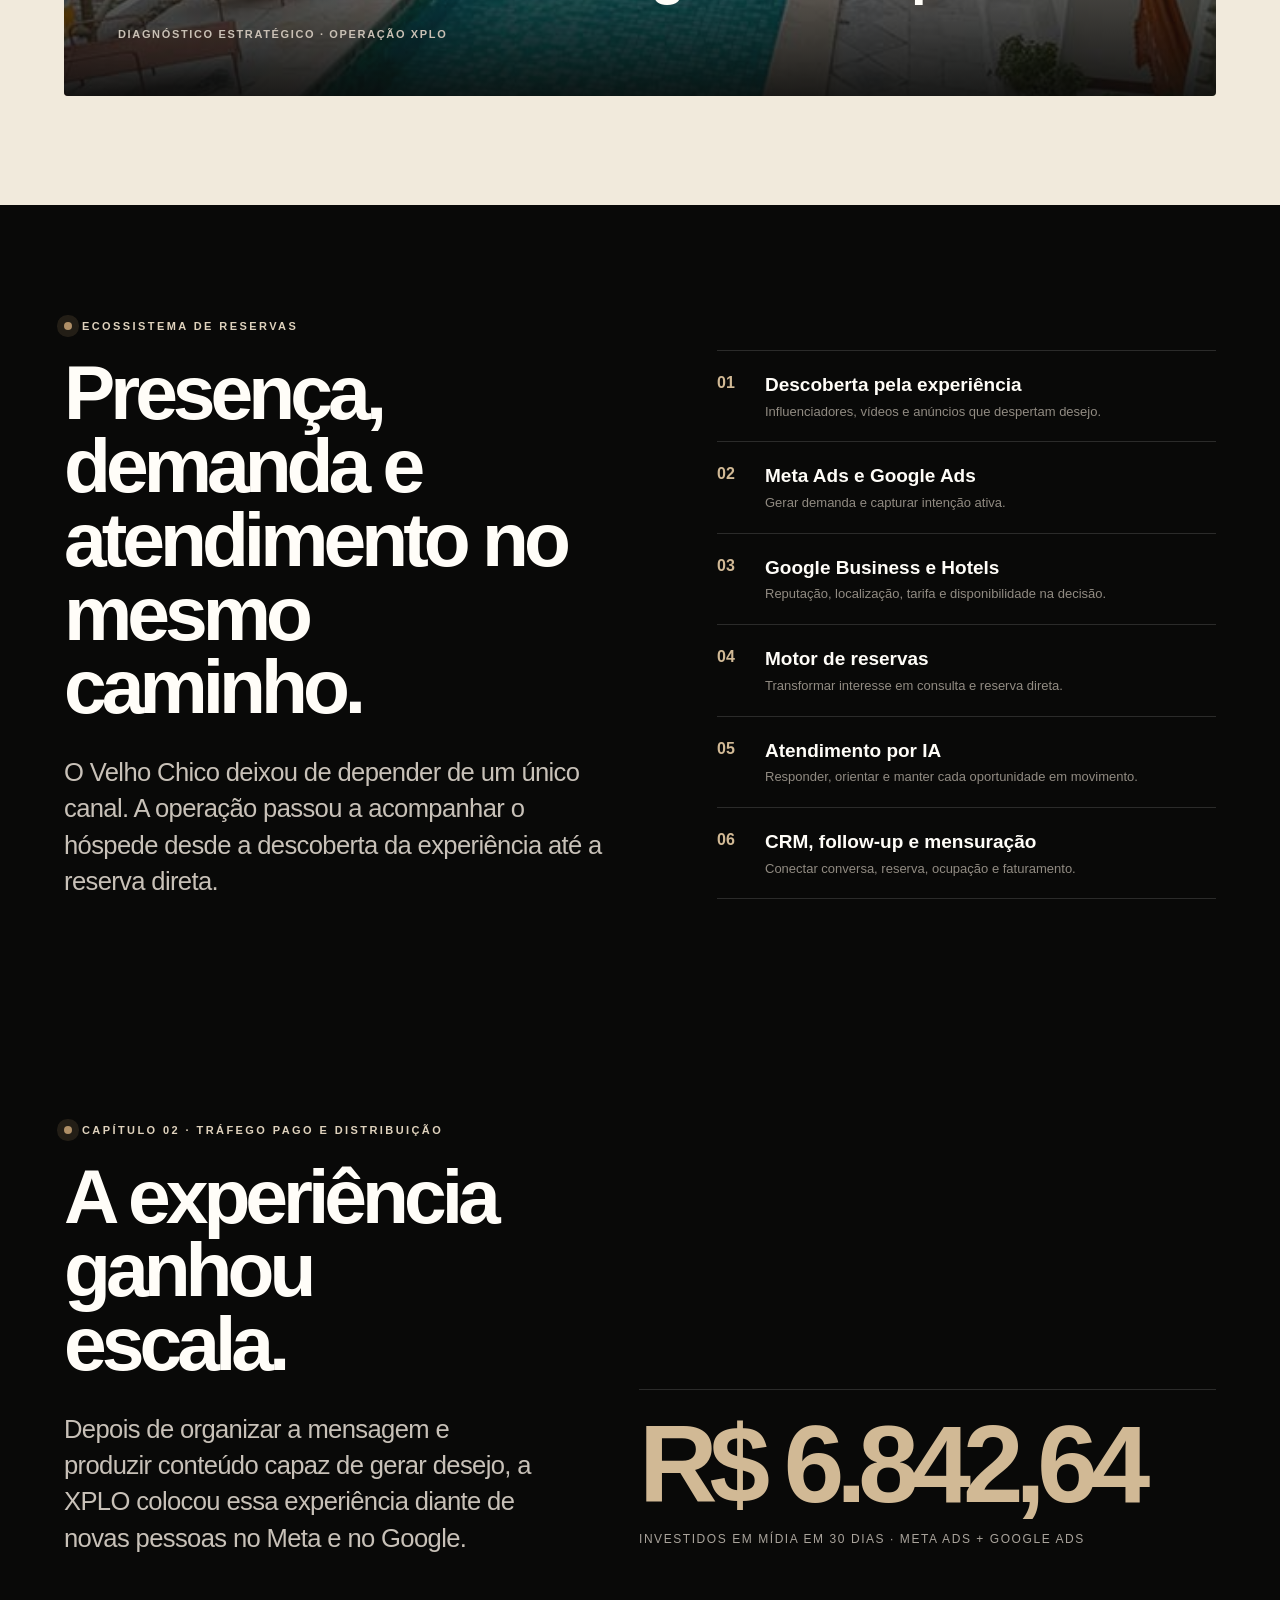
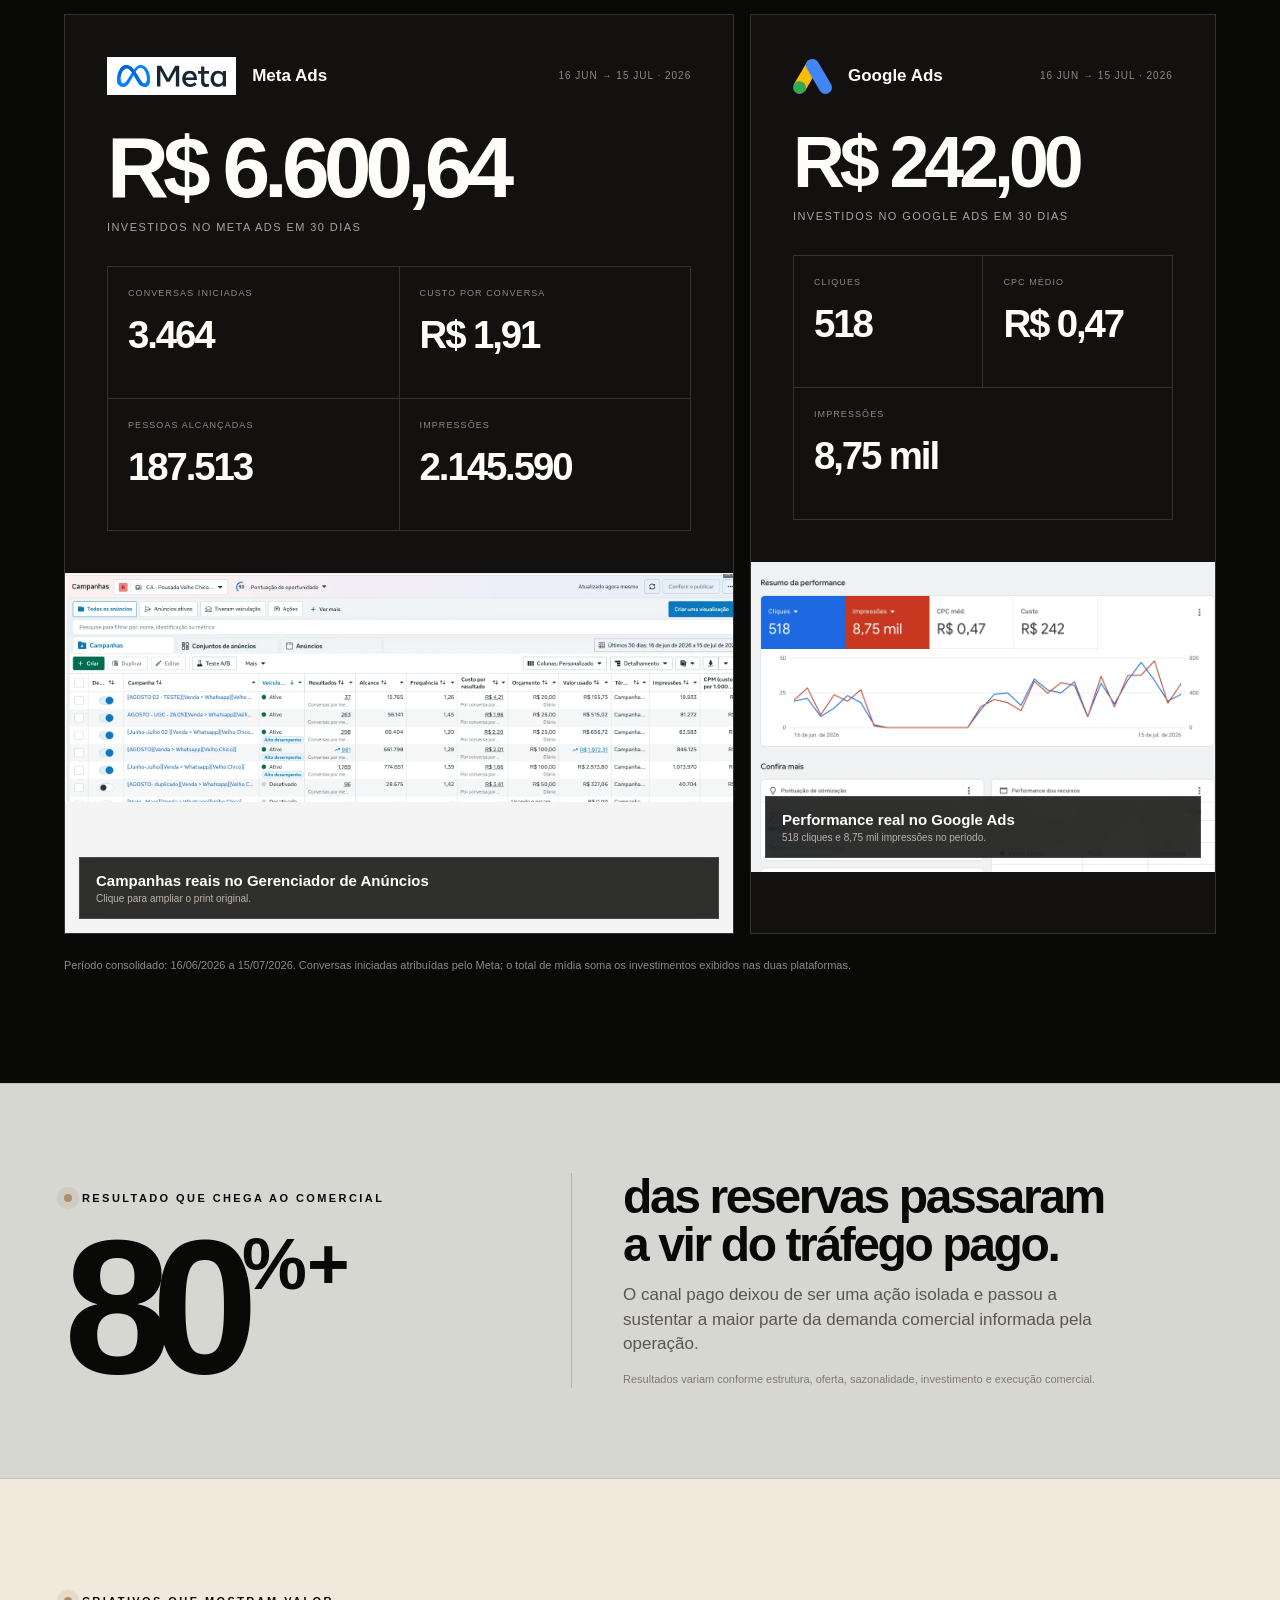
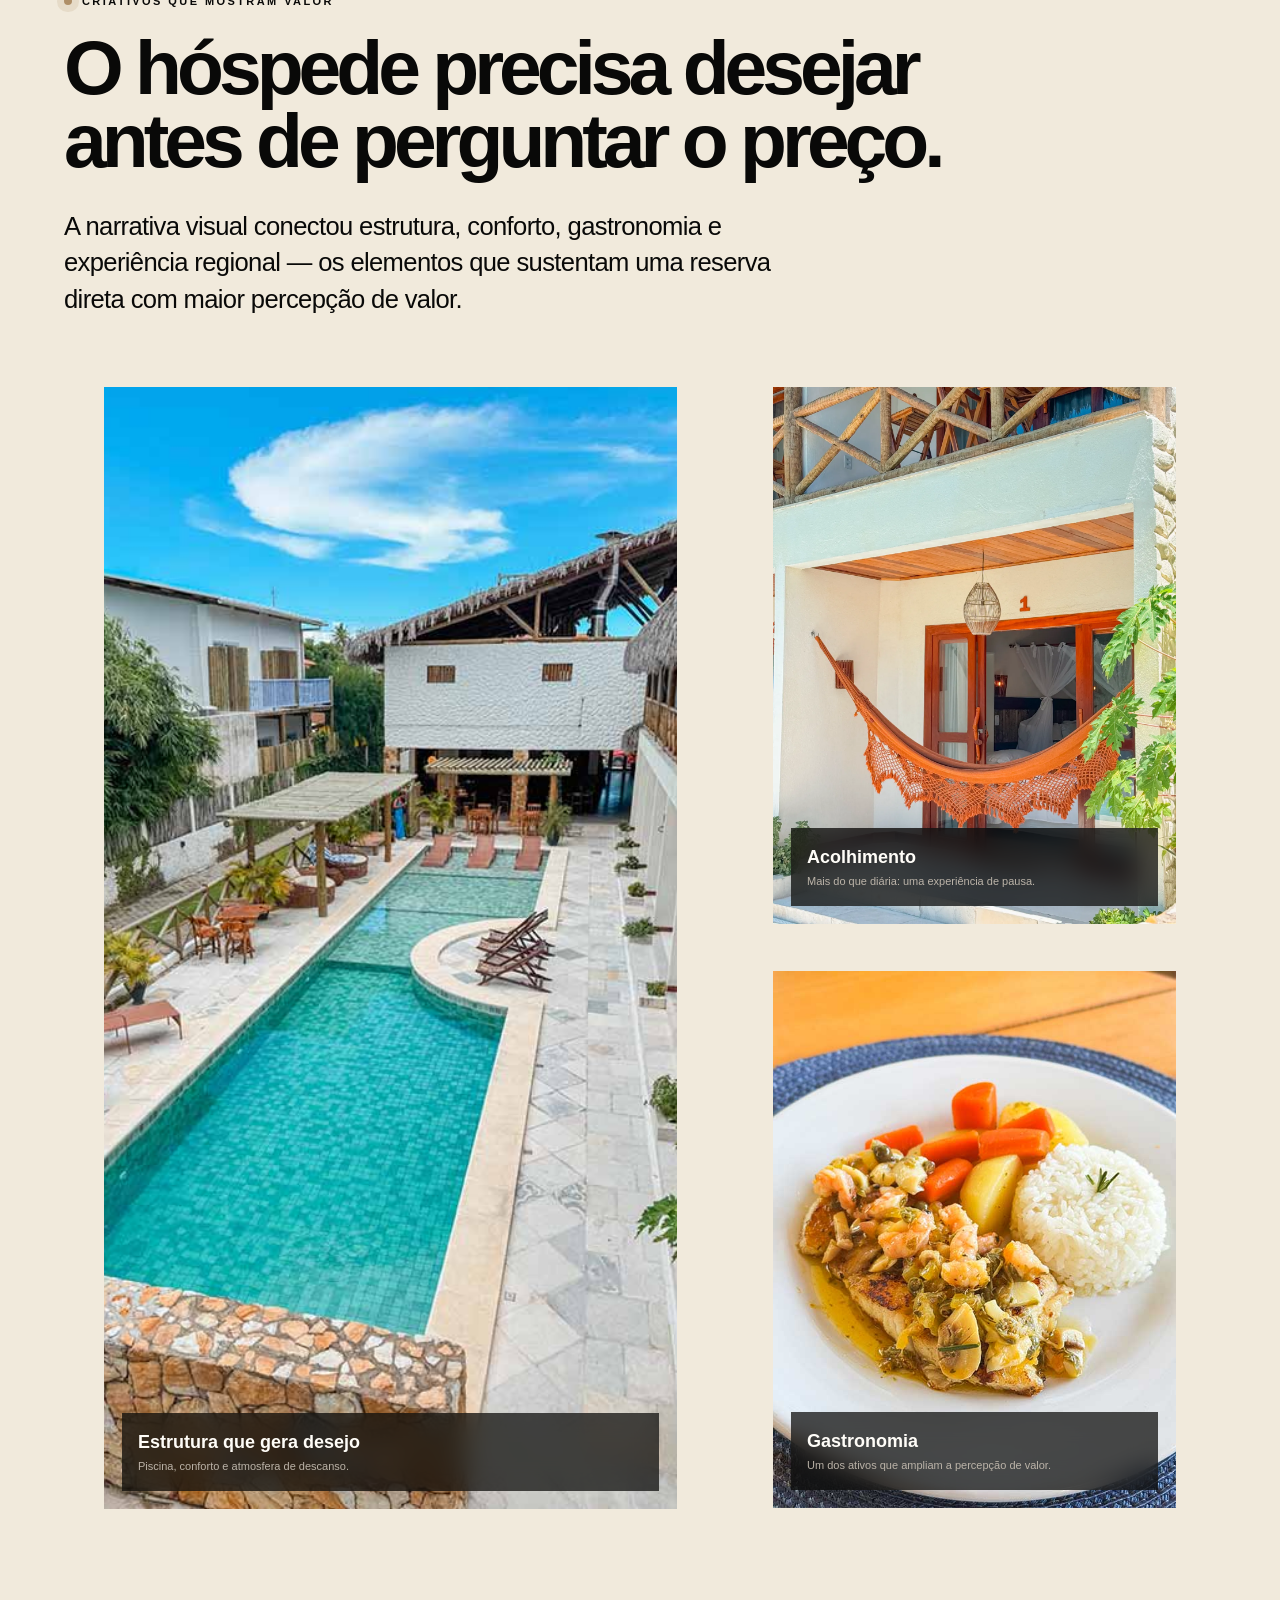
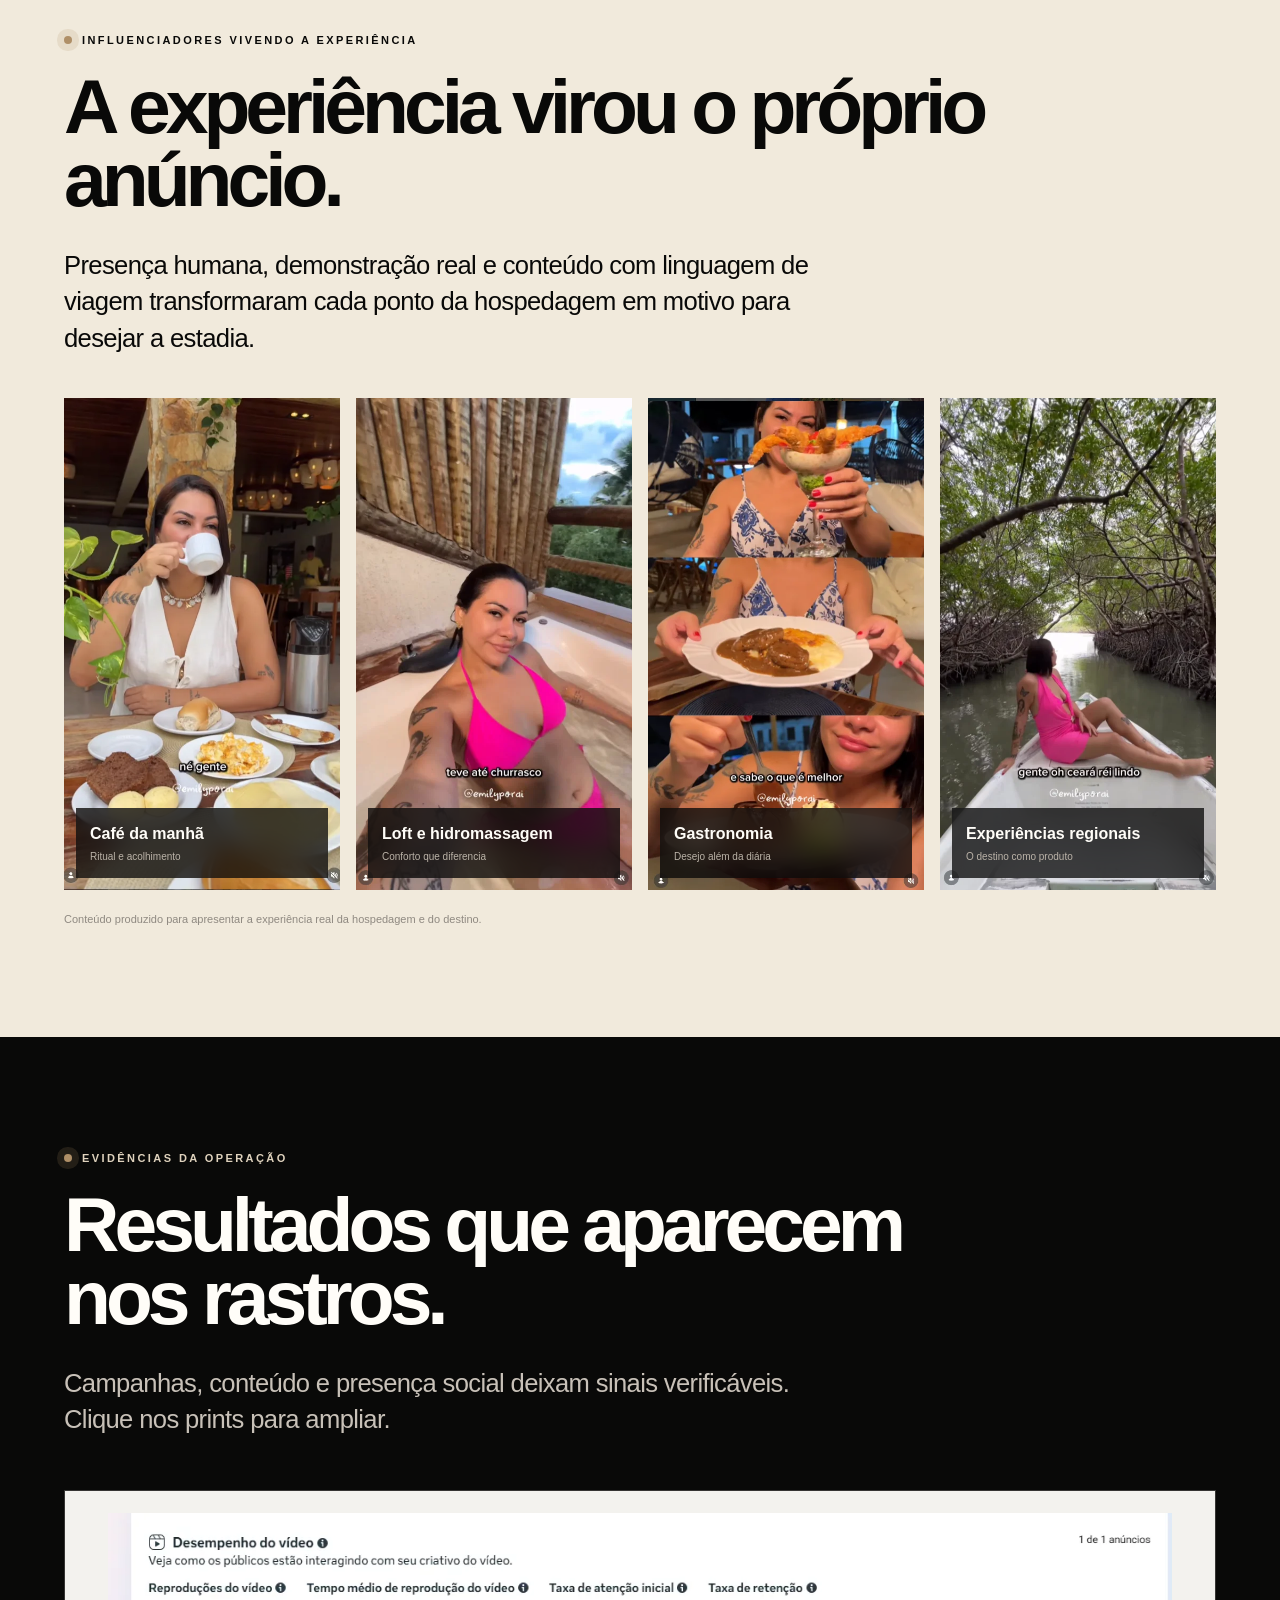
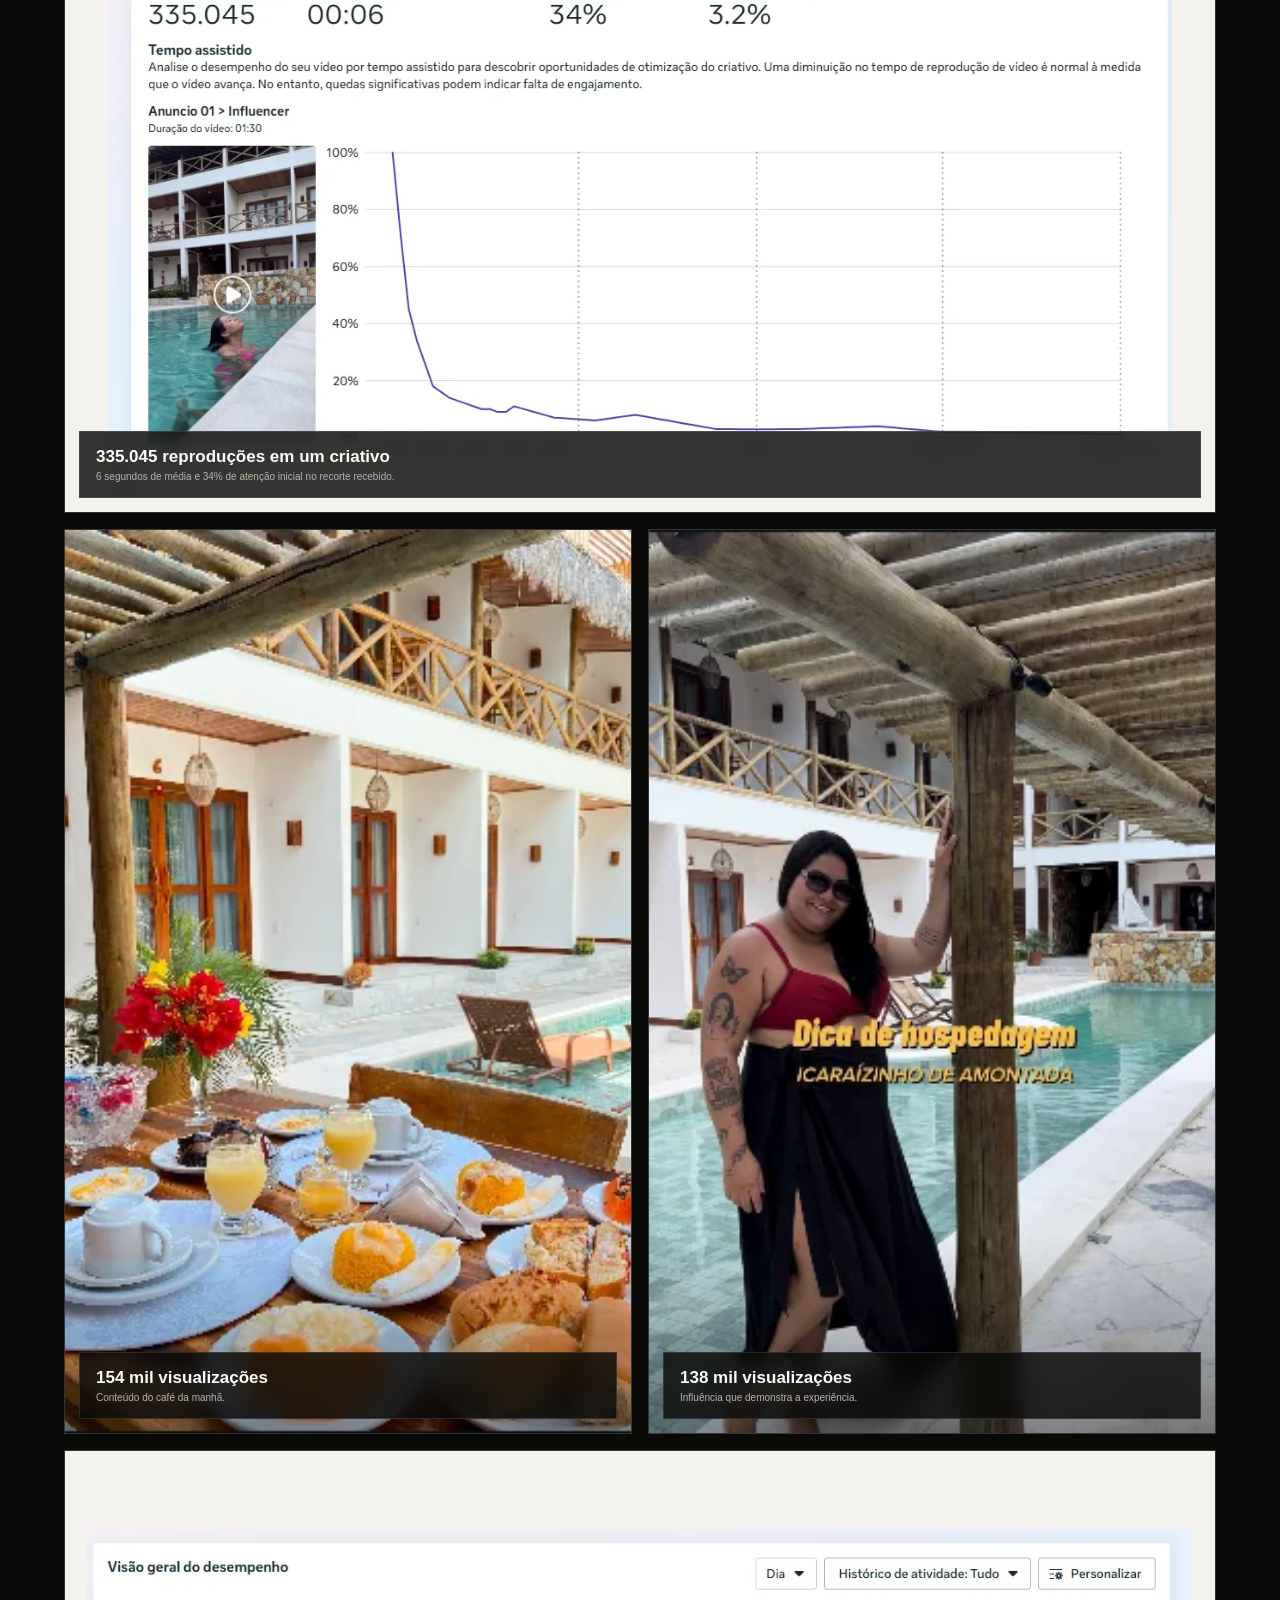
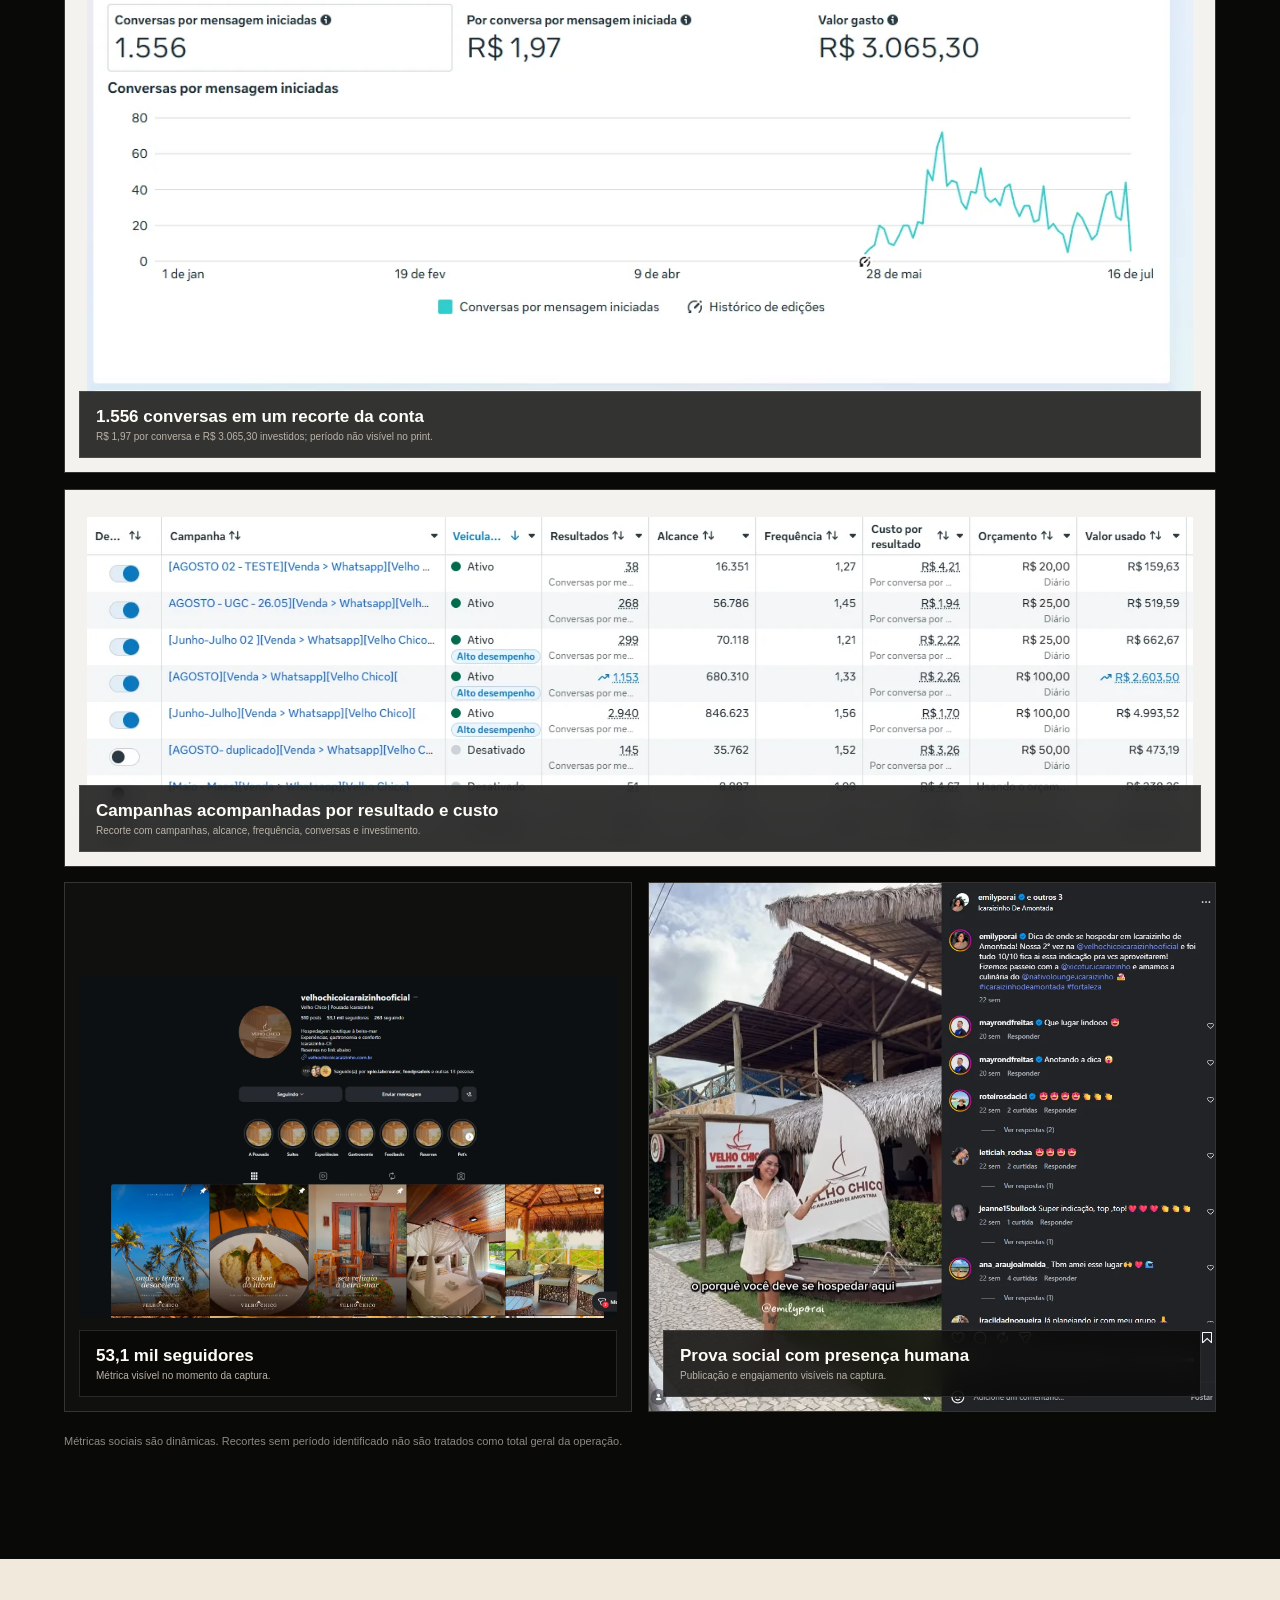
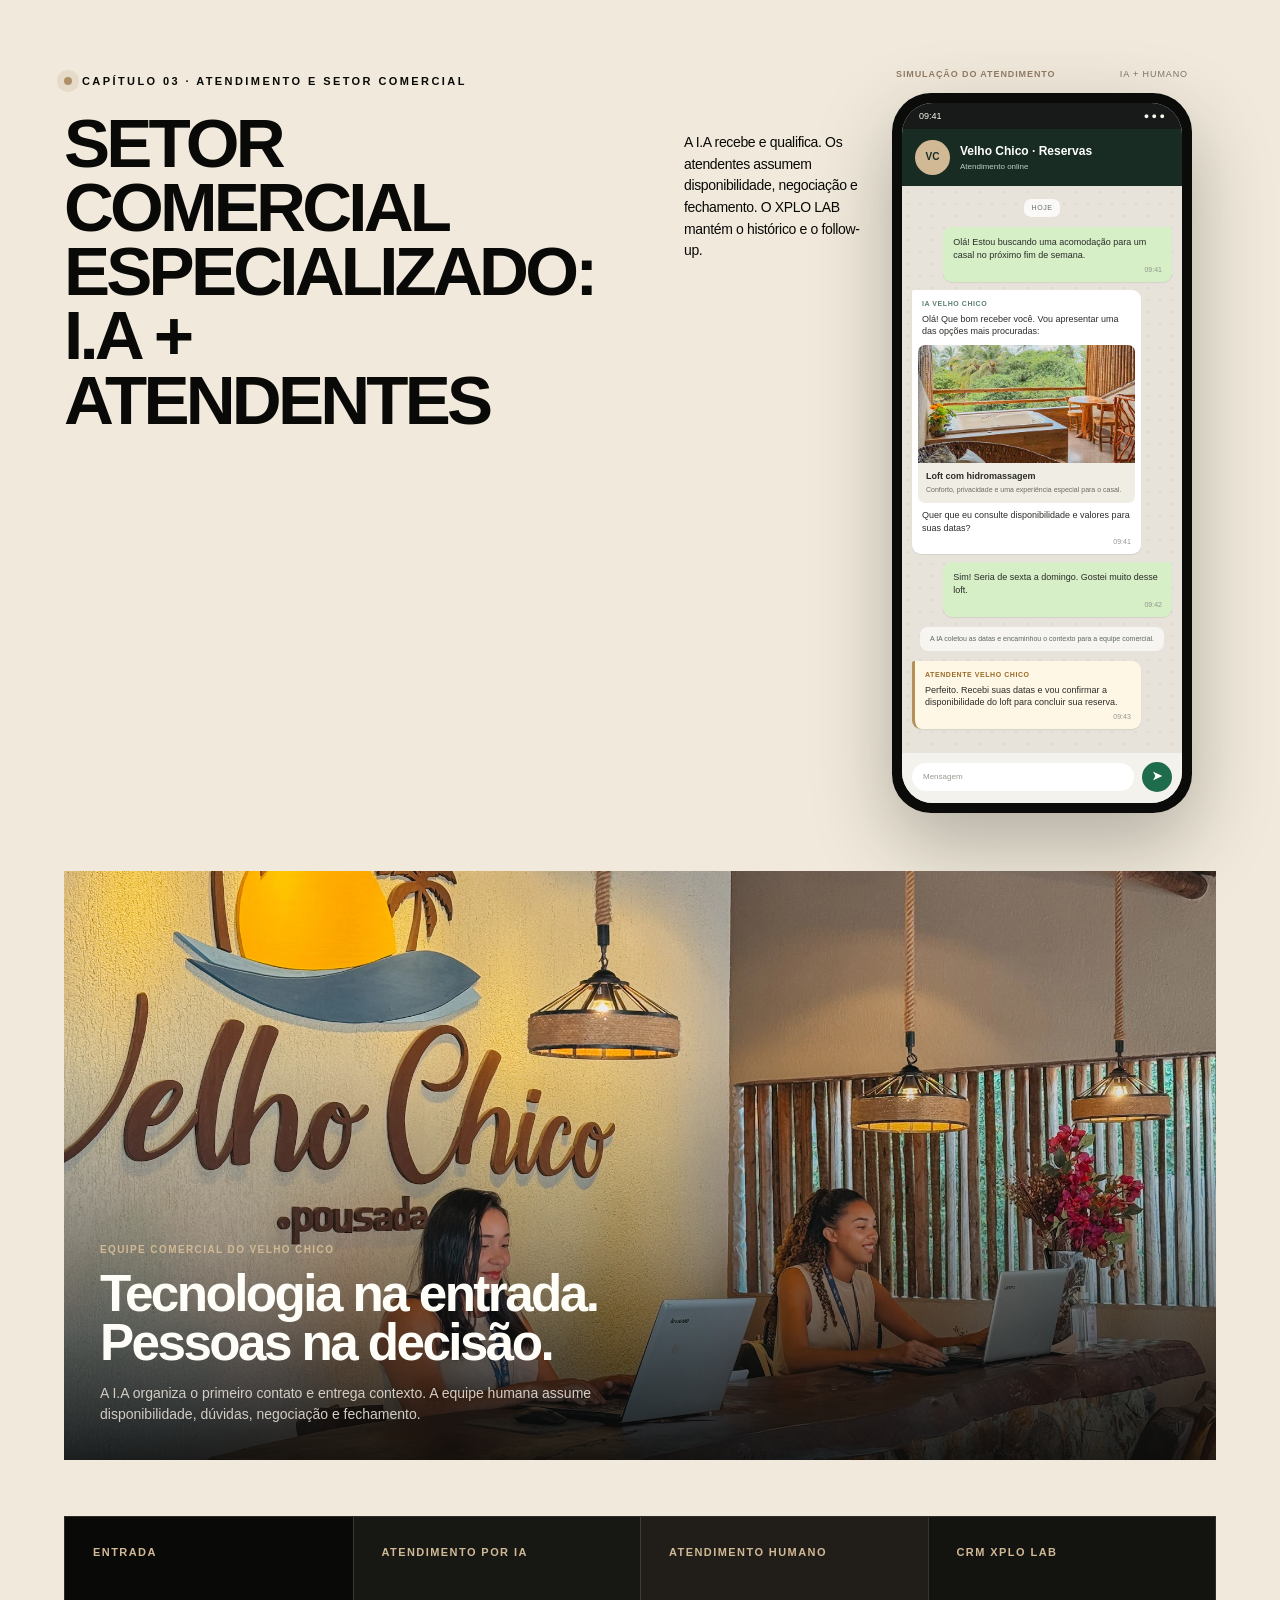
==== commit 85565ab4: "publish Velho Chico client testimonial" ====
--- a/cases/velho-chico/index.html
+++ b/cases/velho-chico/index.html
@@ -10,7 +10,7 @@
   <meta property="og:description" content="O Velho Chico já tinha estrutura, conforto e experiências. A XPLO ajudou essa história a alcançar mais pessoas e gerar demanda." />
   <meta property="og:url" content="https://www.xplo.com.br/cases/velho-chico/" />
   <meta property="og:image" content="https://www.xplo.com.br/cases/velho-chico/assets/velho-chico-case.webp" />
-  <meta name="xplo-release" content="velho-chico-case-2026-07-16-v5" />
+  <meta name="xplo-release" content="velho-chico-case-2026-08-11-testimonial-v1" />
   <title>Case Pousada Velho Chico — XPLO</title>
   <script>document.documentElement.classList.add('motion-ready')</script>
   <style>
@@ -192,6 +192,29 @@
     .client-logo { width: 210px; height: 70px; object-fit: contain; object-position: left center; }
     .case-meta { display: flex; justify-content: flex-end; gap: 34px; color: #62594e; font-size: 12px; }
     .case-meta strong { display: block; margin-top: 4px; color: var(--ink); font-size: 15px; }
+    .testimonial-section { padding: clamp(74px, 8.5vw, 122px) 0; }
+    .testimonial-grid {
+      display: grid;
+      grid-template-columns: minmax(280px, 420px) minmax(0, 1fr);
+      gap: clamp(48px, 8vw, 120px);
+      align-items: center;
+    }
+    .testimonial-media { margin: 0; }
+    .testimonial-video-frame {
+      overflow: hidden;
+      aspect-ratio: 9 / 16;
+      background: #12110f;
+      box-shadow: 0 30px 80px rgba(9,9,8,.22);
+    }
+    .testimonial-video-frame video { display: block; width: 100%; height: 100%; object-fit: contain; }
+    .testimonial-media figcaption { margin-top: 14px; color: #746b61; font-size: 11px; }
+    .testimonial-copy .section-title { max-width: 760px; font-size: clamp(40px, 5.2vw, 72px); }
+    .testimonial-copy .lead { max-width: 700px; }
+    .testimonial-person { display: flex; align-items: center; gap: 14px; margin-top: 34px; padding-top: 24px; border-top: 1px solid var(--line-light); }
+    .testimonial-person::before { content: ""; width: 34px; height: 1px; background: var(--sand-2); }
+    .testimonial-person strong { display: block; font-size: 15px; }
+    .testimonial-person span { display: block; margin-top: 3px; color: #746b61; font-size: 12px; }
+    .testimonial-clarity { display: block; margin-top: 20px; max-width: 650px; color: #7c7369; font-size: 11px; line-height: 1.55; }
     .button {
       display: inline-flex;
       align-items: center;
@@ -587,7 +610,8 @@
       .hero-copy { max-width: 720px; }
       .client-strip-inner { grid-template-columns: 1fr 1fr; padding: 26px 0; }
       .case-meta { grid-column: 1 / -1; justify-content: flex-start; }
-      .story-opening-head, .story-turn, .split-intro, .distribution-head, .channel-grid, .commercial-chapter-head, .next-stage, .result-hero, .revenue-head { grid-template-columns: 1fr; }
+      .story-opening-head, .story-turn, .split-intro, .distribution-head, .channel-grid, .commercial-chapter-head, .next-stage, .result-hero, .revenue-head, .testimonial-grid { grid-template-columns: 1fr; }
+      .testimonial-media { width: min(100%, 420px); margin: 0 auto; }
       .distribution-total { margin-top: 8px; }
       .story-showcase { grid-template-columns: 1fr 1fr; grid-template-rows: 500px 330px; grid-auto-rows: 330px; }
       .story-feature.main { grid-column: 1 / -1; grid-row: auto; }
@@ -626,6 +650,9 @@
       .client-strip-inner { grid-template-columns: 1fr; }
       .client-logo { width: 190px; justify-self: start; }
       .case-meta { display: grid; grid-template-columns: 1fr 1fr; gap: 18px; }
+      .testimonial-section { padding: 66px 0 78px; }
+      .testimonial-grid { gap: 42px; }
+      .testimonial-media { width: min(100%, 360px); }
       .story-opening { padding-top: 86px; }
       .story-showcase { grid-template-columns: 1fr 1fr; grid-template-rows: 430px 300px; grid-auto-rows: 300px; gap: 8px; }
       .story-feature.main { grid-column: 1 / -1; }
@@ -745,6 +772,39 @@
           <div>Segmento<strong>Pousada boutique</strong></div>
           <div>Local<strong>Icaraizinho · CE</strong></div>
           <div>Início<strong>Abril · 2026</strong></div>
+        </div>
+      </div>
+    </section>
+
+    <section class="testimonial-section cream" aria-labelledby="testimonial-title">
+      <div class="shell testimonial-grid">
+        <figure class="testimonial-media" data-reveal>
+          <div class="testimonial-video-frame">
+            <video
+              controls
+              playsinline
+              preload="none"
+              width="540"
+              height="960"
+              poster="assets/depoimento/velho-chico-xplo-poster.webp"
+              aria-label="Depoimento de Gleisy Marques, gerente-geral da Pousada Velho Chico, sobre o trabalho da XPLO"
+            >
+              <source src="assets/depoimento/velho-chico-xplo.mp4" type="video/mp4" />
+              <track kind="captions" src="assets/depoimento/velho-chico-xplo.pt-BR.vtt" srclang="pt-BR" label="Português" default />
+              <a href="assets/depoimento/velho-chico-xplo.mp4">Assistir ao depoimento</a>
+            </video>
+          </div>
+          <figcaption>Depoimento real · 1 minuto · legendado</figcaption>
+        </figure>
+
+        <div class="testimonial-copy" data-reveal>
+          <p class="eyebrow">A voz de quem vive a operação</p>
+          <h2 class="section-title" id="testimonial-title">“A XPLO vem cumprindo com o que ofereceu.”</h2>
+          <p class="lead">A gerente-geral da Pousada Velho Chico relata aumento de aproximadamente 80% no fluxo vindo dos canais online — e reflexos percebidos no faturamento.</p>
+          <div class="testimonial-person">
+            <div><strong>Gleisy Marques</strong><span>Gerente-geral · Pousada Velho Chico</span></div>
+          </div>
+          <small class="testimonial-clarity">No depoimento, o percentual se refere ao aumento percebido no fluxo vindo dos canais online. A métrica de reservas atribuídas ao tráfego pago é apresentada separadamente neste case.</small>
         </div>
       </div>
     </section>
